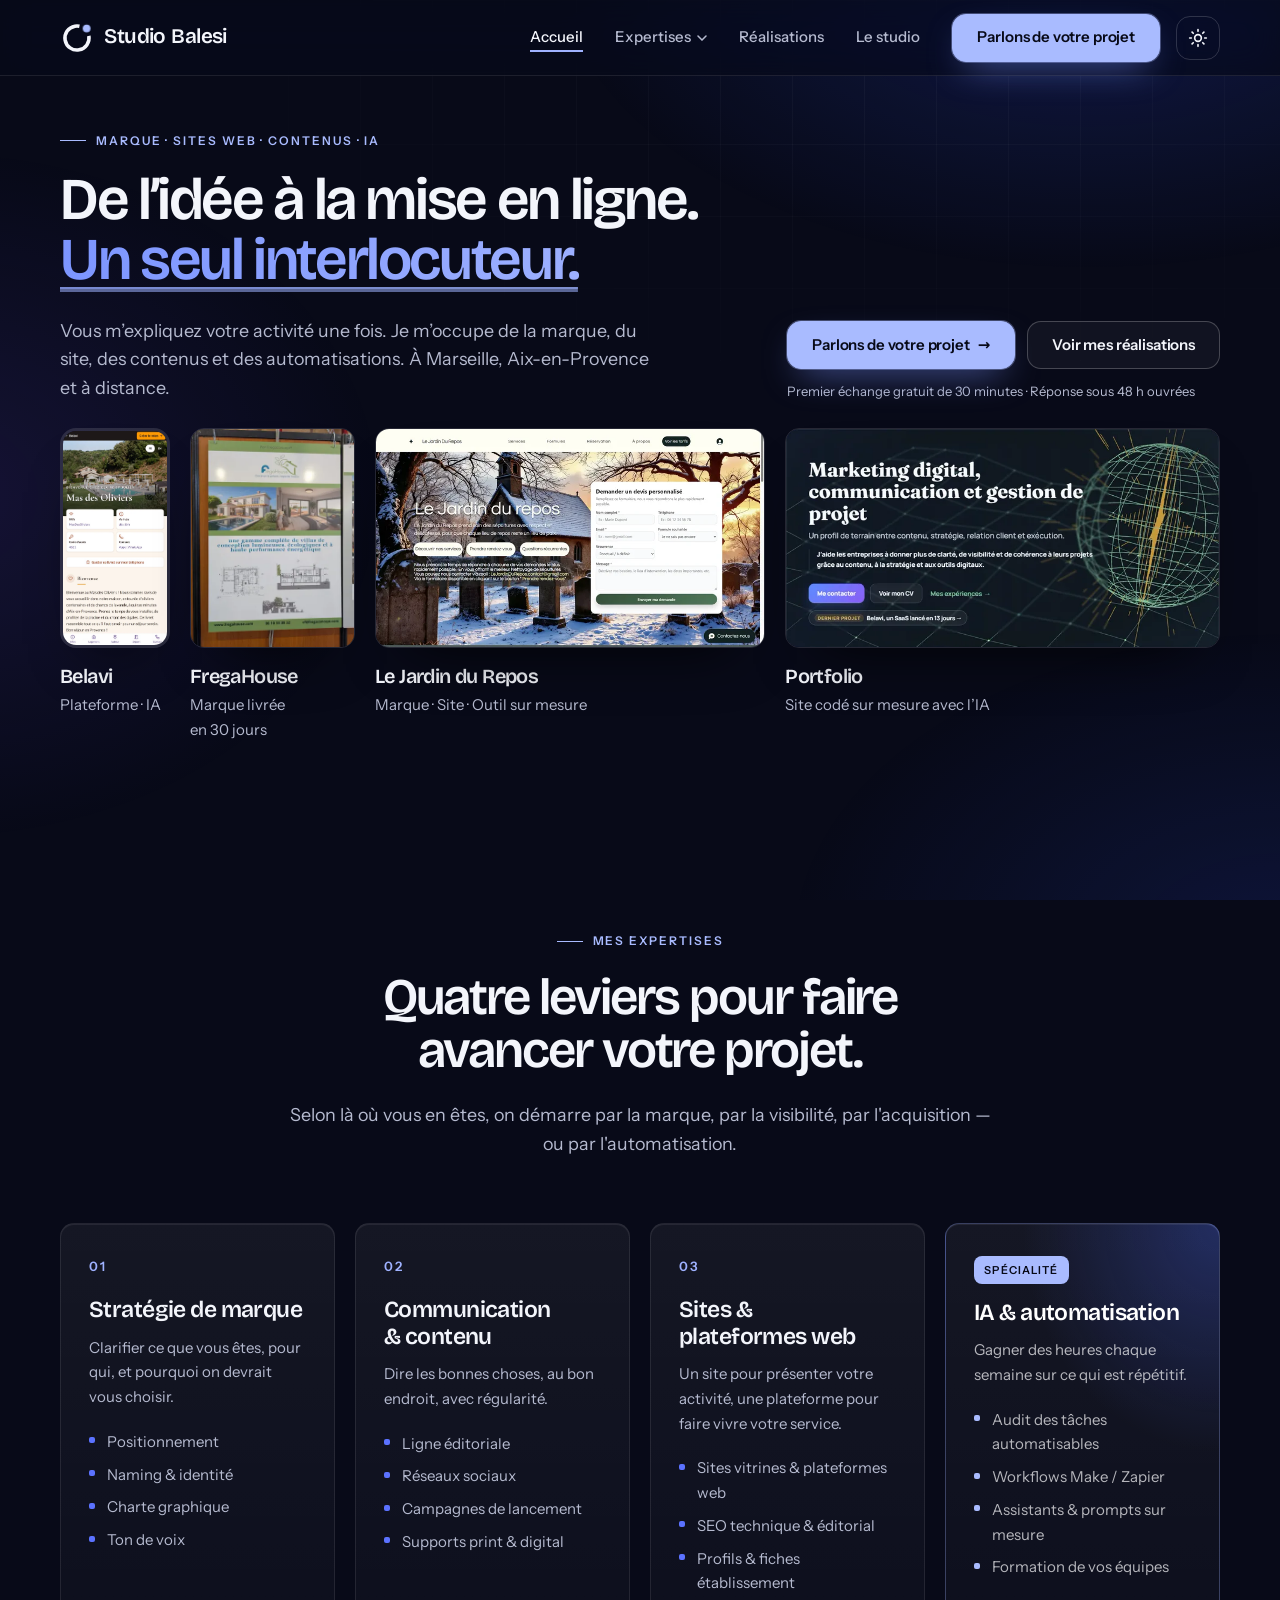
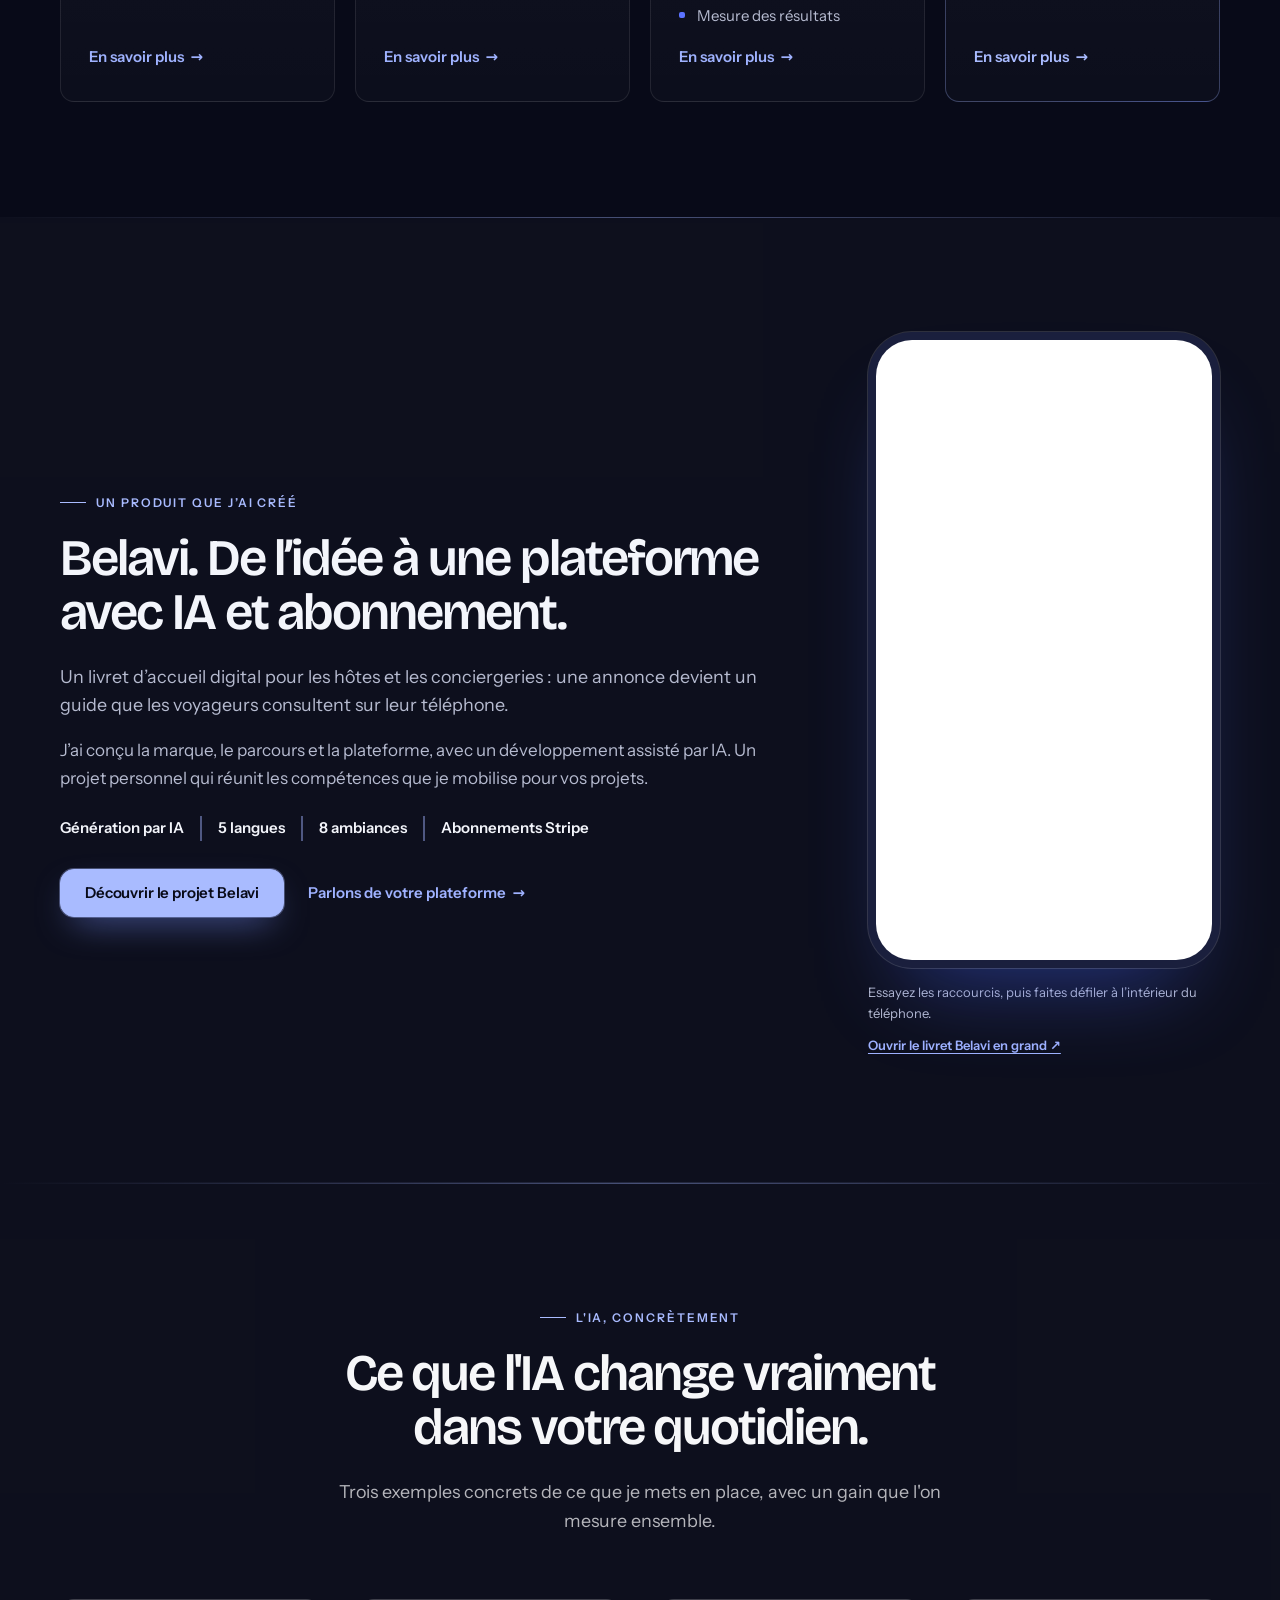
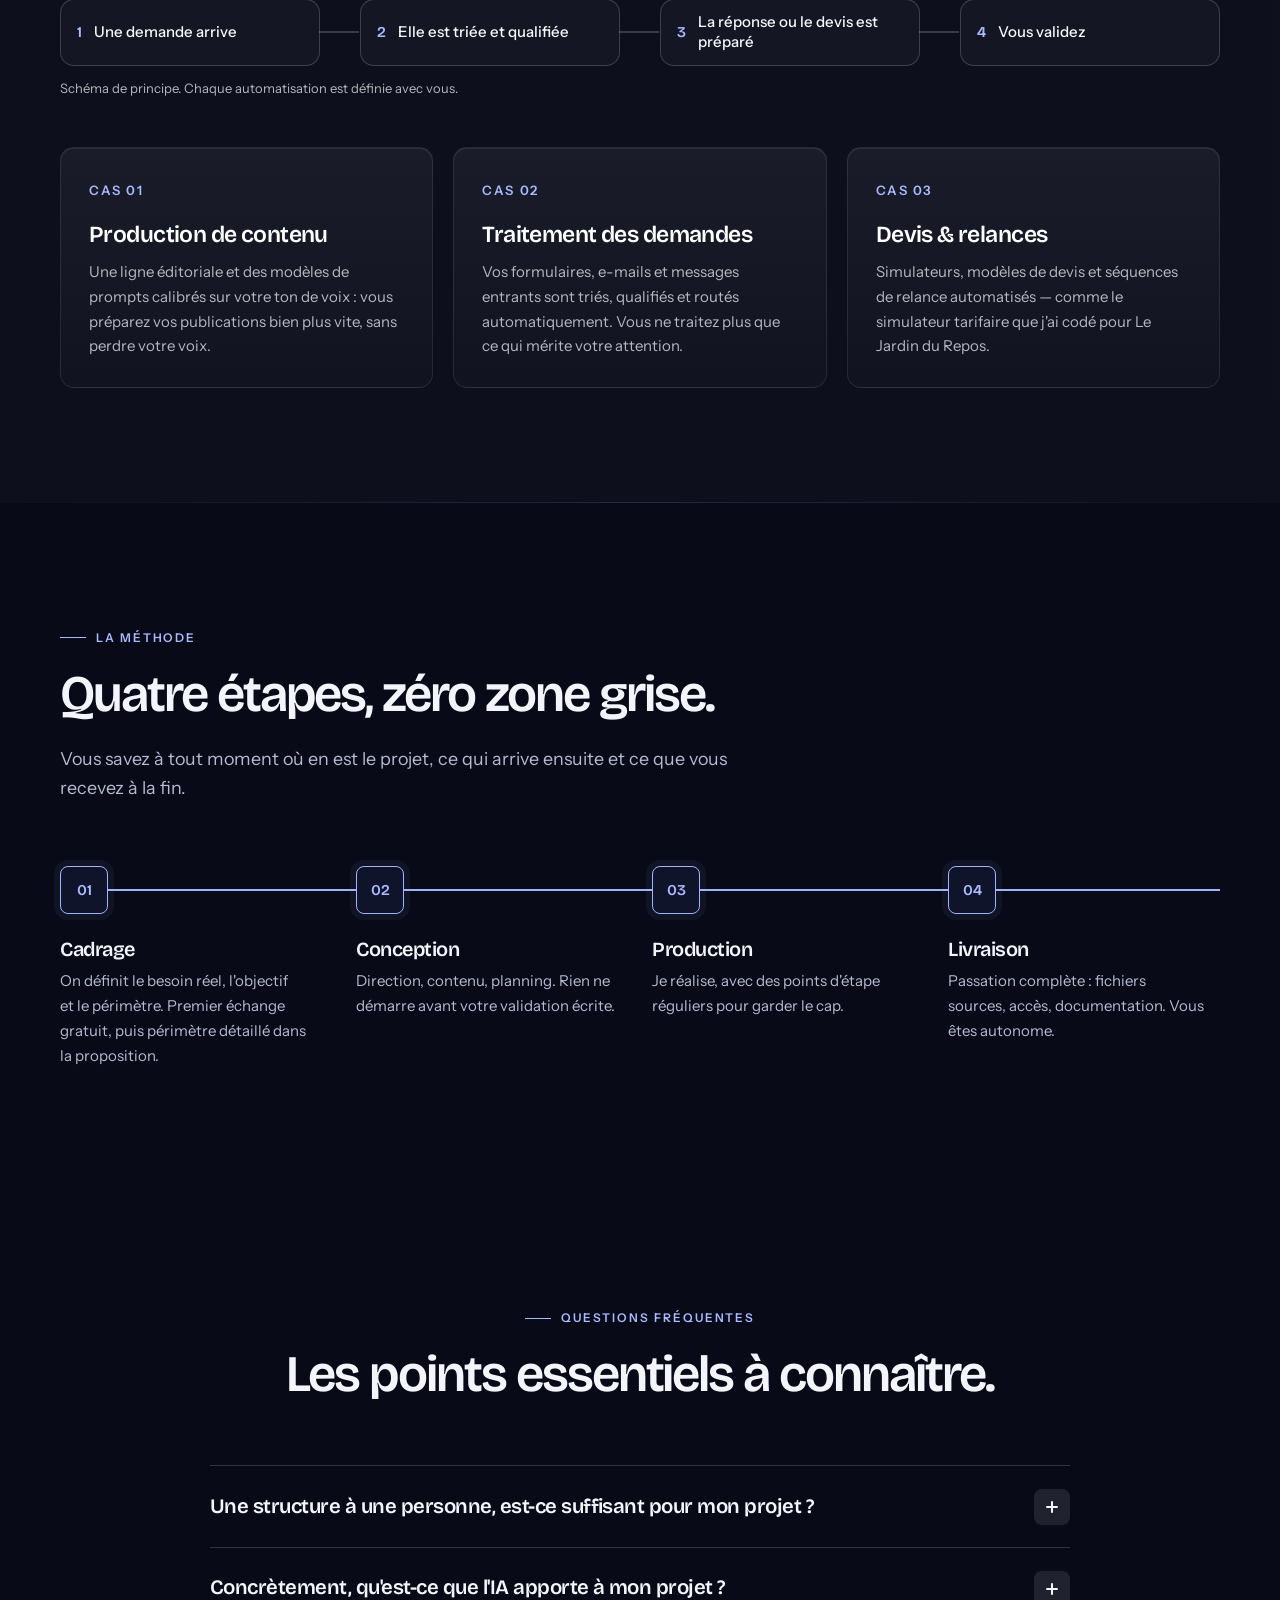
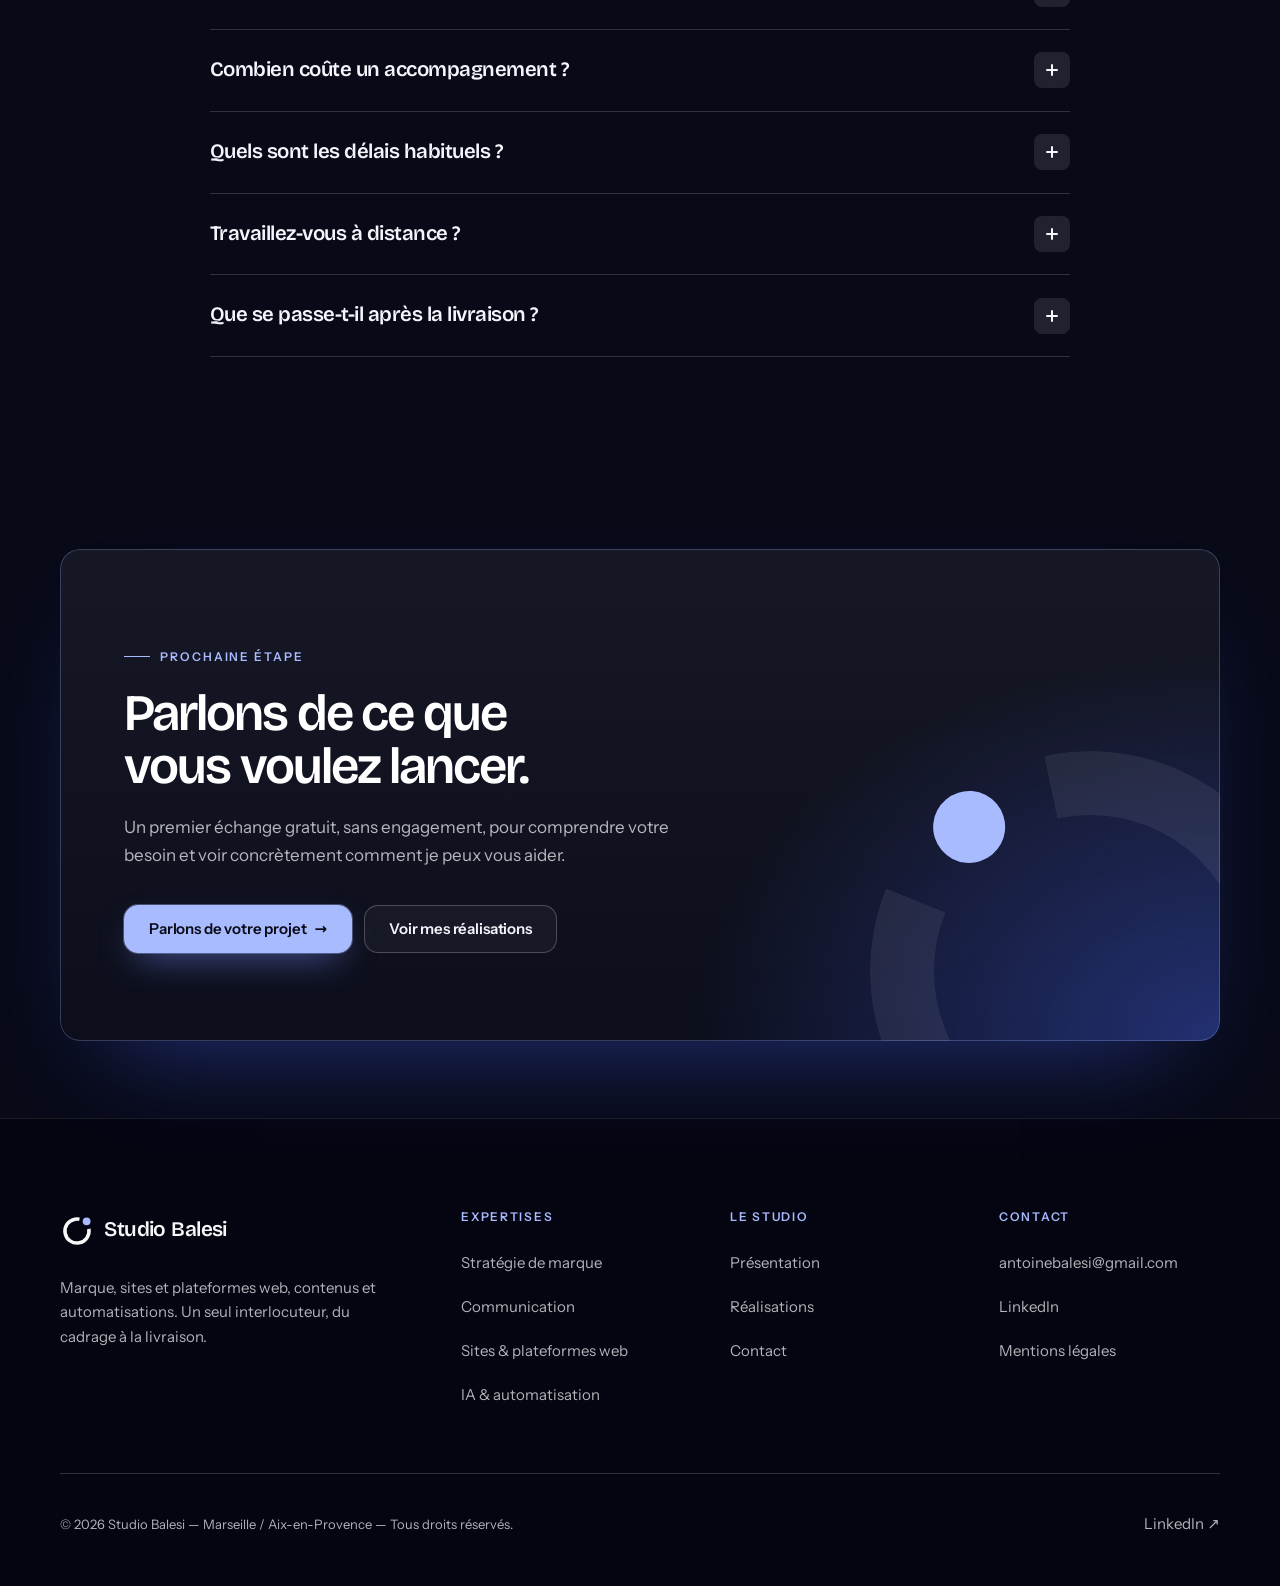
==== index.html @ a63b0336 "feat: section Outils en panneaux avec effet au survol, nouveau titre Co-Authored-By: Claude Fable 5." ====
<!DOCTYPE html>
<html lang="fr">
<head>
  <meta charset="UTF-8">
  <meta name="viewport" content="width=device-width, initial-scale=1">
  <title>Studio Balesi — Marque, sites web &amp; IA à Marseille</title>
  <meta name="description" content="Marque, sites et plateformes web, contenus et automatisations IA. Un seul interlocuteur, du cadrage à la livraison. Marseille, Aix et à distance.">
  <meta name="theme-color" content="#0A0D1F">

  <meta property="og:type" content="website">
  <meta property="og:url" content="https://studiobalesi.fr/">
  <meta property="og:title" content="Studio Balesi — Marque, sites web &amp; IA">
  <meta property="og:description" content="Stratégie de marque, sites et plateformes web, contenus et automatisations IA. Un seul interlocuteur, du cadrage à la livraison.">
  <meta property="og:image" content="https://studiobalesi.fr/assets/images/og-studio-balesi.png">
  <meta property="og:image:width" content="1200">
  <meta property="og:image:height" content="630">
  <meta property="og:image:alt" content="Studio Balesi — De l’idée à la mise en ligne. Un seul interlocuteur.">
  <meta property="og:locale" content="fr_FR">
  <meta property="og:site_name" content="Studio Balesi">
  <meta name="twitter:card" content="summary_large_image">
  <meta name="twitter:image" content="https://studiobalesi.fr/assets/images/og-studio-balesi.png">

  <link rel="icon" type="image/svg+xml" href="favicon.svg">
  <link rel="canonical" href="https://studiobalesi.fr/">

  <link rel="preload" href="assets/fonts/bricolage-grotesque-latin.woff2" as="font" type="font/woff2" crossorigin>
  <link rel="preload" href="assets/fonts/instrument-sans-latin.woff2" as="font" type="font/woff2" crossorigin>
  <link rel="stylesheet" href="assets/css/design-system.css?v=20261121a">
  <link rel="stylesheet" href="assets/css/components.css?v=20261121a">
  <link rel="stylesheet" href="assets/css/pages/home.css?v=20261121a">
  <link rel="stylesheet" href="assets/css/theme-nuit.css?v=20261121a" id="theme-nuit">
  <link rel="stylesheet" href="assets/css/theme-clair.css?v=20261121a">
  <script src="assets/js/theme.js?v=20261121a"></script>

  <script type="application/ld+json">
  {
    "@context": "https://schema.org",
    "@type": "ProfessionalService",
    "name": "Studio Balesi",
    "url": "https://studiobalesi.fr/",
    "@id": "https://studiobalesi.fr/#entreprise",
    "legalName": "Antoine Balesi EI",
    "identifier": { "@type": "PropertyValue", "propertyID": "SIREN", "value": "994187649" },
    "description": "Agence de marketing, communication et stratégie digitale, spécialisée dans l'intégration de l'intelligence artificielle.",
    "areaServed": "France",
    "address": { "@type": "PostalAddress", "addressLocality": "Marseille", "addressRegion": "PACA", "addressCountry": "FR" },
    "founder": { "@type": "Person", "name": "Antoine Balesi" },
    "sameAs": ["https://www.linkedin.com/in/antoine-balesi-203494299"]
  }
  </script>
  <noscript><style>
    .header { position: relative; height: auto; background: var(--nuit); }
    .header__inner { flex-wrap: wrap; padding-block: 1rem; height: auto; }
    .burger, .nav__trigger { display: none; }
    .nav { position: static; display: flex; visibility: visible; clip-path: none; max-height: none; width: 100%; }
    .nav__menu { position: static; display: block; visibility: visible; opacity: 1; transform: none; width: 100%; }
  </style></noscript>
</head>
<body>

<a href="#main" class="skip-link">Aller au contenu principal</a>

<!-- ══════════════════════════════ HEADER ══════════════════════════════ -->
<header class="header header--solid">
  <div class="header__inner">

    <a href="index.html" class="logo logo--light" aria-label="Studio Balesi — Accueil">
      <svg class="logo__mark" viewBox="0 0 48 48" aria-hidden="true"><circle class="logo__ring" cx="24" cy="24" r="17" fill="none" stroke="currentColor" stroke-width="5" stroke-dasharray="86 20.8" transform="rotate(-10 24 24)"/><circle class="logo__dot" cx="37.6" cy="10.4" r="5.5" fill="#2F55FF"/></svg>
      <span class="logo__word">
        <span class="logo__sub">Studio</span>
        <span class="logo__name">Balesi</span>
      </span>
    </a>

    <nav class="nav" id="nav" aria-label="Navigation principale">
      <ul class="nav__list">
        <li class="nav__item"><a href="index.html" class="nav__link">Accueil</a></li>

        <li class="nav__item nav__item--has-menu">
          <button class="nav__trigger nav__link" aria-expanded="false" aria-controls="menu-expertises">
            Expertises
            <svg class="nav__chevron" width="10" height="6" viewBox="0 0 10 6" fill="none" aria-hidden="true">
              <path d="M1 1L5 5L9 1" stroke="currentColor" stroke-width="1.5" stroke-linecap="round"/>
            </svg>
          </button>
          <div class="nav__menu" id="menu-expertises">
            <a href="expertises.html">Toutes les expertises<small>Les quatre offres, la méthode, le budget</small></a>
            <a href="expertises.html#strategie">Stratégie de marque<small>Positionnement, identité, plateforme</small></a>
            <a href="expertises.html#communication">Communication &amp; contenu<small>Ligne éditoriale, réseaux, campagnes</small></a>
            <a href="expertises.html#presence">Sites &amp; plateformes web<small>Sites, plateformes, SEO</small></a>
            <a href="expertises.html#ia">IA &amp; automatisation<small>Workflows, contenus, outils sur mesure</small></a>
          </div>
        </li>

        <li class="nav__item"><a href="realisations.html" class="nav__link">Réalisations</a></li>
        <li class="nav__item"><a href="presentation.html" class="nav__link">Le studio</a></li>
        <li class="nav__item nav__cta"><a href="contact.html" class="btn btn--primary">Parlons de votre projet</a></li>
      </ul>
    </nav>

    <button class="burger" aria-expanded="false" aria-controls="nav" aria-label="Ouvrir le menu">
      <span></span><span></span><span></span>
    </button>

  </div>
</header>

<main id="main">

  <!-- ══════════════════════════════ HÉROS ══════════════════════════════
       Le propos sur toute la largeur, puis trois projets réels. -->
  <section class="home-hero">

    <div class="container home-hero__top">
      <span class="eyebrow">Marque · Sites web · Contenus · IA</span>

      <h1>De l’idée à la mise en ligne. <span class="grad">Un seul interlocuteur.</span></h1>

      <div class="home-hero__row">
        <p class="home-hero__sub">Vous m’expliquez votre activité une fois. Je m’occupe de la marque, du site, des contenus et des automatisations. À Marseille, Aix-en-Provence et à distance.</p>

        <div class="home-hero__actions">
          <a href="contact.html" class="btn btn--primary">
            Parlons de votre projet
            <span class="btn__arrow" aria-hidden="true">→</span>
          </a>
          <a href="realisations.html" class="btn btn--ghost">Voir mes réalisations</a>
          <p class="home-hero__note">Premier échange gratuit de 30 minutes · Réponse sous 48 h ouvrées</p>
        </div>
      </div>
    </div>

    <!-- Quatre projets, chacun dans son format d'origine : aucune image n'est rognée -->
    <ul class="container home-hero__proofs">
      <li class="proof--belavi">
        <a class="hero-proof" href="projet-belavi.html">
          <img src="assets/images/realisations/belavi-livret-mas.webp" srcset="assets/images/realisations/belavi-livret-mas-180.webp 180w, assets/images/realisations/belavi-livret-mas-360.webp 360w, assets/images/realisations/belavi-livret-mas.webp 600w" sizes="(max-width: 800px) 42px, 150px" alt="Livret d’exemple Belavi sur téléphone : le Mas des Oliviers" width="600" height="1200" fetchpriority="high">
          <span class="hero-proof__txt"><strong>Belavi</strong><span>Plateforme · IA</span></span>
        </a>
      </li>
      <li class="proof--frega">
        <a class="hero-proof" href="realisations.html#fregahouse">
          <img src="assets/images/realisations/fregahouse-panneau.webp" srcset="assets/images/realisations/fregahouse-panneau-180.webp 180w, assets/images/realisations/fregahouse-panneau-360.webp 360w, assets/images/realisations/fregahouse-panneau.webp 760w" sizes="(max-width: 800px) 60px, 220px" alt="Panneau de salon FregaHouse, avec le logo, les villas et les plans" width="760" height="1009">
          <span class="hero-proof__txt"><strong>FregaHouse</strong><span>Marque livrée en 30 jours</span></span>
        </a>
      </li>
      <li class="proof--jardin">
        <a class="hero-proof" href="realisations.html#jardin">
          <img src="assets/images/realisations/jardin-site.webp" srcset="assets/images/realisations/jardin-site-360.webp 360w, assets/images/realisations/jardin-site-720.webp 720w, assets/images/realisations/jardin-site.webp 1200w" sizes="(max-width: 800px) 102px, 520px" alt="Page d’accueil du site Le Jardin du Repos" width="1200" height="675">
          <span class="hero-proof__txt"><strong>Le Jardin du Repos</strong><span>Marque · Site · Outil sur mesure</span></span>
        </a>
      </li>
      <li class="proof--portfolio">
        <a class="hero-proof" href="realisations.html#portfolio">
          <img src="assets/images/realisations/portfolio-globe.webp" srcset="assets/images/realisations/portfolio-globe-360.webp 360w, assets/images/realisations/portfolio-globe-720.webp 720w, assets/images/realisations/portfolio-globe.webp 1092w" sizes="(max-width: 800px) 102px, 580px" alt="Haut de la page d’accueil du portfolio d’Antoine Balesi" width="1092" height="551">
          <span class="hero-proof__txt"><strong>Portfolio</strong><span>Site codé sur mesure avec l’IA</span></span>
        </a>
      </li>
    </ul>

  </section>

  <!-- ══════════════════════════ EXPERTISES ══════════════════════════ -->
  <section class="section" id="expertises">
    <div class="container">

      <div class="section-head section-head--center">
        <span class="eyebrow">Mes expertises</span>
        <h2>Quatre leviers pour faire avancer votre projet.</h2>
        <p class="lead">Selon là où vous en êtes, on démarre par la marque, par la visibilité, par l'acquisition — ou par l'automatisation.</p>
      </div>

      <div class="grid grid--4">

        <article class="card expertise-card">
          <span class="card__num">01</span>
          <h3>Stratégie de marque</h3>
          <p>Clarifier ce que vous êtes, pour qui, et pourquoi on devrait vous choisir.</p>
          <ul>
            <li>Positionnement</li>
            <li>Naming &amp; identité</li>
            <li>Charte graphique</li>
            <li>Ton de voix</li>
          </ul>
          <a href="expertises.html#strategie" class="link-arrow">En savoir plus</a>
        </article>

        <article class="card expertise-card">
          <span class="card__num">02</span>
          <h3>Communication &amp; contenu</h3>
          <p>Dire les bonnes choses, au bon endroit, avec régularité.</p>
          <ul>
            <li>Ligne éditoriale</li>
            <li>Réseaux sociaux</li>
            <li>Campagnes de lancement</li>
            <li>Supports print &amp; digital</li>
          </ul>
          <a href="expertises.html#communication" class="link-arrow">En savoir plus</a>
        </article>

        <article class="card expertise-card">
          <span class="card__num">03</span>
          <h3>Sites &amp; plateformes web</h3>
          <p>Un site pour présenter votre activité, une plateforme pour faire vivre votre service.</p>
          <ul>
            <li>Sites vitrines &amp; plateformes web</li>
            <li>SEO technique &amp; éditorial</li>
            <li>Profils &amp; fiches établissement</li>
            <li>Mesure des résultats</li>
          </ul>
          <a href="expertises.html#presence" class="link-arrow">En savoir plus</a>
        </article>

        <article class="card expertise-card expertise-card--ai">
          <span class="badge">Spécialité</span>
          <h3>IA &amp; automatisation</h3>
          <p>Gagner des heures chaque semaine sur ce qui est répétitif.</p>
          <ul>
            <li>Audit des tâches automatisables</li>
            <li>Workflows Make / Zapier</li>
            <li>Assistants &amp; prompts sur mesure</li>
            <li>Formation de vos équipes</li>
          </ul>
          <a href="expertises.html#ia" class="link-arrow">En savoir plus</a>
        </article>

      </div>
    </div>
  </section>

  <!-- ══════════════════════════ BELAVI ══════════════════════════
       Le vrai livret se charge dans le téléphone : d'office sur ordinateur,
       au toucher sur mobile. Sans JavaScript, la capture et le lien restent. -->
  <section class="section section--paper" id="belavi">
    <div class="container belavi-feature">
      <div>
        <span class="eyebrow">Un produit que j’ai créé</span>
        <h2>Belavi. De l’idée à une plateforme avec IA et abonnement.</h2>
        <p class="lead">Un livret d’accueil digital pour les hôtes et les conciergeries : une annonce devient un guide que les voyageurs consultent sur leur téléphone.</p>
        <p>J’ai conçu la marque, le parcours et la plateforme, avec un développement assisté par IA. Un projet personnel qui réunit les compétences que je mobilise pour vos projets.</p>
        <ul class="belavi-facts"><li>Génération par IA</li><li>5 langues</li><li>8 ambiances</li><li>Abonnements Stripe</li></ul>
        <div class="belavi-actions"><a href="projet-belavi.html" class="btn btn--primary">Découvrir le projet Belavi</a><a href="contact.html?projet=plateforme" class="link-arrow">Parlons de votre plateforme</a></div>
      </div>
      <figure class="belavi-preview belavi-preview--live" data-belavi-demo>
        <div class="belavi-phone-shell">
          <img class="belavi-phone-poster" src="assets/images/realisations/belavi-livret-mas.webp" alt="Livret d’exemple Belavi : le Mas des Oliviers, avec le wifi, l’heure d’arrivée et le code d’accès" loading="lazy" width="600" height="1200">
          <button type="button" class="btn btn--primary belavi-demo-btn" hidden>Essayer la démo</button>
          <template><iframe class="belavi-phone" src="https://www.belavi.fr/demo/apercu/provence" title="Livret d’exemple Belavi — Mas des Oliviers, à faire défiler" loading="lazy" width="375" height="620" allow="clipboard-write" aria-describedby="belavi-scroll-hint"></iframe></template>
        </div>
        <figcaption id="belavi-scroll-hint"><span data-belavi-hint hidden>Essayez les raccourcis, puis faites défiler à l’intérieur du téléphone.<br></span><a href="https://www.belavi.fr/l/demo-mas-oliviers" target="_blank" rel="noopener noreferrer">Ouvrir le livret Belavi en grand ↗</a></figcaption>
      </figure>
    </div>
  </section>

  <!-- ══════════════════════════ IA CONCRÈTE ══════════════════════════ -->
  <section class="section is-dark stats-band">
    <div class="container">

      <div class="section-head section-head--center">
        <span class="eyebrow">L'IA, concrètement</span>
        <h2>Ce que l'IA change vraiment dans votre quotidien.</h2>
        <p class="lead">Trois exemples concrets de ce que je mets en place, avec un gain que l'on mesure ensemble.</p>
      </div>

      <figure class="flow" data-flow>
        <ol class="flow__track">
          <li class="flow__node"><span aria-hidden="true">1</span>Une demande arrive</li>
          <li class="flow__node"><span aria-hidden="true">2</span>Elle est triée et qualifiée</li>
          <li class="flow__node"><span aria-hidden="true">3</span>La réponse ou le devis est préparé</li>
          <li class="flow__node"><span aria-hidden="true">4</span>Vous validez</li>
        </ol>
        <figcaption>
          <span>Schéma de principe. Chaque automatisation est définie avec vous.</span>
        </figcaption>
      </figure>

      <div class="grid grid--3">
        <article class="card expertise-card expertise-card--ai">
          <span class="card__num">Cas 01</span>
          <h3>Production de contenu</h3>
          <p>Une ligne éditoriale et des modèles de prompts calibrés sur votre ton de voix&nbsp;: vous préparez vos publications bien plus vite, sans perdre votre voix.</p>
        </article>

        <article class="card expertise-card expertise-card--ai">
          <span class="card__num">Cas 02</span>
          <h3>Traitement des demandes</h3>
          <p>Vos formulaires, e-mails et messages entrants sont triés, qualifiés et routés automatiquement. Vous ne traitez plus que ce qui mérite votre attention.</p>
        </article>

        <article class="card expertise-card expertise-card--ai">
          <span class="card__num">Cas 03</span>
          <h3>Devis &amp; relances</h3>
          <p>Simulateurs, modèles de devis et séquences de relance automatisés — comme le simulateur tarifaire que j'ai codé pour Le Jardin du Repos.</p>
        </article>
      </div>

    </div>
  </section>

  <!-- ══════════════════════════ MÉTHODE ══════════════════════════ -->
  <section class="section">
    <div class="container">

      <div class="section-head">
        <span class="eyebrow">La méthode</span>
        <h2>Quatre étapes, zéro zone grise.</h2>
        <p class="lead">Vous savez à tout moment où en est le projet, ce qui arrive ensuite et ce que vous recevez à la fin.</p>
      </div>

      <div class="steps">
        <div class="step">
          <div class="step__dot">01</div>
          <h3>Cadrage</h3>
          <p>On définit le besoin réel, l'objectif et le périmètre. Premier échange gratuit, puis périmètre détaillé dans la proposition.</p>
        </div>
        <div class="step">
          <div class="step__dot">02</div>
          <h3>Conception</h3>
          <p>Direction, contenu, planning. Rien ne démarre avant votre validation écrite.</p>
        </div>
        <div class="step">
          <div class="step__dot">03</div>
          <h3>Production</h3>
          <p>Je réalise, avec des points d'étape réguliers pour garder le cap.</p>
        </div>
        <div class="step">
          <div class="step__dot">04</div>
          <h3>Livraison</h3>
          <p>Passation complète&nbsp;: fichiers sources, accès, documentation. Vous êtes autonome.</p>
        </div>
      </div>

    </div>
  </section>

  <!-- ══════════════════════════ FAQ ══════════════════════════ -->
  <section class="section">
    <div class="container">

      <div class="section-head section-head--center">
        <span class="eyebrow">Questions fréquentes</span>
        <h2>Les points essentiels à connaître.</h2>
      </div>

      <div class="faq">

        <details class="faq__item" name="faq">
          <summary class="faq__q">
            <span>Une structure à une personne, est-ce suffisant pour mon projet&nbsp;?</span>
            <span class="faq__icon" aria-hidden="true"></span>
          </summary>
          <div class="faq__a"><div>
            <p>Pour une marque, un site, une stratégie de contenu ou une automatisation&nbsp;: oui, et c'est même un avantage — rien ne se perd entre les intervenants. Côté site, je couvre les deux approches&nbsp;: un site codé sur mesure avec l'IA, ou un site Wix que vous modifiez vous-même. Quand un projet demande une compétence que je n'ai pas (tournage, motion design avancé), je le dis au cadrage et je m'entoure du bon profil.</p>
          </div></div>
        </details>

        <details class="faq__item" name="faq">
          <summary class="faq__q">
            <span>Concrètement, qu'est-ce que l'IA apporte à mon projet&nbsp;?</span>
            <span class="faq__icon" aria-hidden="true"></span>
          </summary>
          <div class="faq__a"><div>
            <p>Trois choses mesurables&nbsp;: de la vitesse sur la production de contenu, de l'automatisation sur les tâches répétitives (tri des demandes, relances, devis), et de la constance dans votre communication. Je commence toujours par un audit des tâches automatisables — s'il n'y a rien à gagner, je vous le dis.</p>
          </div></div>
        </details>

        <details class="faq__item" name="faq">
          <summary class="faq__q">
            <span>Combien coûte un accompagnement&nbsp;?</span>
            <span class="faq__icon" aria-hidden="true"></span>
          </summary>
          <div class="faq__a"><div>
            <p>Chaque projet étant différent, je travaille sur devis après un premier échange de cadrage — gratuit et sans engagement. Vous recevez ensuite une proposition claire&nbsp;: périmètre, planning, budget. Vous décidez ensuite, sans pression.</p>
          </div></div>
        </details>

        <details class="faq__item" name="faq">
          <summary class="faq__q">
            <span>Quels sont les délais habituels&nbsp;?</span>
            <span class="faq__icon" aria-hidden="true"></span>
          </summary>
          <div class="faq__a"><div>
            <p>Une identité de marque complète demande 3 à 5 semaines. Un site vitrine, 4 à 8 semaines selon l'ampleur. Une automatisation IA se met en place en 1 à 3 semaines. Le planning est arrêté pendant le cadrage, avant toute production.</p>
          </div></div>
        </details>

        <details class="faq__item" name="faq">
          <summary class="faq__q">
            <span>Travaillez-vous à distance&nbsp;?</span>
            <span class="faq__icon" aria-hidden="true"></span>
          </summary>
          <div class="faq__a"><div>
            <p>Oui. Je suis basé entre Marseille et Aix-en-Provence, où je rencontre volontiers les clients quand c'est utile. Mais la majorité des projets se mènent très bien en visio avec des points d'étape réguliers — la géographie n'a jamais bloqué une livraison.</p>
          </div></div>
        </details>

        <details class="faq__item" name="faq">
          <summary class="faq__q">
            <span>Que se passe-t-il après la livraison&nbsp;?</span>
            <span class="faq__icon" aria-hidden="true"></span>
          </summary>
          <div class="faq__a"><div>
            <p>Vous recevez tous les fichiers sources, les accès et une documentation de passation. Vous êtes autonome pour faire vivre le projet. Si vous préférez déléguer le suivi, on met en place un accompagnement mensuel — mais ce n'est jamais imposé.</p>
          </div></div>
        </details>

      </div>
    </div>
  </section>

  <!-- ══════════════════════════ CTA FINALE ══════════════════════════ -->
  <section class="section section--tight">
    <div class="container">
      <div class="cta is-dark">
        <span class="eyebrow">Prochaine étape</span>
        <h2>Parlons de ce que vous voulez lancer.</h2>
        <p>Un premier échange gratuit, sans engagement, pour comprendre votre besoin et voir concrètement comment je peux vous aider.</p>
        <div class="cta__actions">
          <a href="contact.html" class="btn btn--primary">Parlons de votre projet <span class="btn__arrow" aria-hidden="true">→</span></a>
          <a href="realisations.html" class="btn btn--ghost">Voir mes réalisations</a>
        </div>
      </div>
    </div>
  </section>

</main>

<!-- ══════════════════════════════ FOOTER ══════════════════════════════ -->
<footer class="footer">
  <div class="container">

    <div class="footer__grid">
      <div class="footer__brand">
        <a href="index.html" class="logo logo--light" aria-label="Studio Balesi — Accueil">
          <svg class="logo__mark" viewBox="0 0 48 48" aria-hidden="true"><circle class="logo__ring" cx="24" cy="24" r="17" fill="none" stroke="currentColor" stroke-width="5" stroke-dasharray="86 20.8" transform="rotate(-10 24 24)"/><circle class="logo__dot" cx="37.6" cy="10.4" r="5.5" fill="#2F55FF"/></svg>
          <span class="logo__word">
            <span class="logo__sub">Studio</span>
            <span class="logo__name">Balesi</span>
          </span>
        </a>
        <p>Marque, sites et plateformes web, contenus et automatisations. Un seul interlocuteur, du cadrage à la livraison.</p>
      </div>

      <div class="footer__col">
        <h2>Expertises</h2>
        <ul>
          <li><a href="expertises.html#strategie">Stratégie de marque</a></li>
          <li><a href="expertises.html#communication">Communication</a></li>
          <li><a href="expertises.html#presence">Sites &amp; plateformes web</a></li>
          <li><a href="expertises.html#ia">IA &amp; automatisation</a></li>
        </ul>
      </div>

      <div class="footer__col">
        <h2>Le studio</h2>
        <ul>
          <li><a href="presentation.html">Présentation</a></li>
          <li><a href="realisations.html">Réalisations</a></li>
          <li><a href="contact.html">Contact</a></li>
        </ul>
      </div>

      <div class="footer__col">
        <h2>Contact</h2>
        <ul>
          <li><a href="mailto:antoinebalesi@gmail.com">antoinebalesi@gmail.com</a></li>
          <li><a href="https://www.linkedin.com/in/antoine-balesi-203494299" target="_blank" rel="noopener noreferrer">LinkedIn</a></li>
          <li><a href="mentions-legales.html">Mentions légales</a></li>
        </ul>
      </div>
    </div>

    <div class="footer__bottom">
      <p>© <span data-year>2026</span> Studio Balesi — Marseille / Aix-en-Provence — Tous droits réservés.</p>
      <div class="footer__social">
        <a href="https://www.linkedin.com/in/antoine-balesi-203494299" target="_blank" rel="noopener noreferrer">LinkedIn ↗</a>
      </div>
    </div>

  </div>
</footer>

<script src="assets/js/main.js?v=20261121a" defer></script>
</body>
</html>
---- assets/css/design-system.css ----
/* ============================================================
   design-system.css — Studio Balesi
   Tokens · Reset · Typographie · Layout · Utilitaires
   ============================================================ */

/* ============================================================
   0. POLICES — hébergées sur le site (aucun appel à Google)
   Bricolage Grotesque (titres) et Instrument Sans (texte), fichiers
   variables Google Fonts, licence SIL OFL. Bricolage garde son axe de
   taille optique : les grands titres se resserrent d'eux-mêmes.
   ============================================================ */
@font-face {
  font-family: 'Instrument Sans';
  font-style: normal;
  font-weight: 400 600;
  font-display: swap;
  src: url('../fonts/instrument-sans-latin.woff2') format('woff2');
  unicode-range: U+0000-00FF, U+0131, U+0152-0153, U+02BB-02BC, U+02C6, U+02DA, U+02DC, U+0304, U+0308, U+0329, U+2000-206F, U+20AC, U+2122, U+2191, U+2193, U+2212, U+2215, U+FEFF, U+FFFD;
}
@font-face {
  font-family: 'Instrument Sans';
  font-style: normal;
  font-weight: 400 600;
  font-display: swap;
  src: url('../fonts/instrument-sans-latin-ext.woff2') format('woff2');
  unicode-range: U+0100-02BA, U+02BD-02C5, U+02C7-02CC, U+02CE-02D7, U+02DD-02FF, U+0304, U+0308, U+0329, U+1D00-1DBF, U+1E00-1E9F, U+1EF2-1EFF, U+2020, U+20A0-20AB, U+20AD-20C4, U+2113, U+2C60-2C7F, U+A720-A7FF;
}
@font-face {
  font-family: 'Bricolage Grotesque';
  font-style: normal;
  font-weight: 500 700;
  font-display: swap;
  src: url('../fonts/bricolage-grotesque-latin.woff2') format('woff2');
  unicode-range: U+0000-00FF, U+0131, U+0152-0153, U+02BB-02BC, U+02C6, U+02DA, U+02DC, U+0304, U+0308, U+0329, U+2000-206F, U+20AC, U+2122, U+2191, U+2193, U+2212, U+2215, U+FEFF, U+FFFD;
}
@font-face {
  font-family: 'Bricolage Grotesque';
  font-style: normal;
  font-weight: 500 700;
  font-display: swap;
  src: url('../fonts/bricolage-grotesque-latin-ext.woff2') format('woff2');
  unicode-range: U+0100-02BA, U+02BD-02C5, U+02C7-02CC, U+02CE-02D7, U+02DD-02FF, U+0304, U+0308, U+0329, U+1D00-1DBF, U+1E00-1E9F, U+1EF2-1EFF, U+2020, U+20A0-20AB, U+20AD-20C4, U+2113, U+2C60-2C7F, U+A720-A7FF;
}

/* ============================================================
   1. TOKENS — direction « Cobalt » (refonte de novembre 2026)
   Fond blanc froid, sections sombres bleu nuit, bleu cobalt vif,
   accent bleu ciel sur fond sombre. Contrastes calculés : CLAUDE.md, §4.
   ============================================================ */
:root {
  /* --- Palette --- */
  --givre:     #F6F7F9;  /* fond de page */
  --brume:     #E9ECF2;  /* sections de respiration */
  --nuage:     #EEF0F5;  /* encarts clairs */
  --encre:     #0B0E14;  /* titres — 18.0:1 sur givre */
  --ardoise:   #4A5060;  /* texte courant — 7.5:1 sur givre, 6.8:1 sur brume */
  --cobalt:    #2F55FF;  /* liens et bouton principal — 5.1:1 sur givre, 4.6:1 sur brume, blanc dessus 5.4:1 */
  --pervenche: #5B72FF;  /* filets et puces décoratifs, jamais du texte */
  --nuit:      #0A0D1F;  /* sections sombres — givre 18.0:1 */
  --abime:     #05071A;  /* fond le plus profond */
  --ciel:      #A9BBFF;  /* accent sur fond sombre — 10.3:1 sur nuit */
  --voile:     #C5C9DA;  /* texte secondaire sur nuit — 11.7:1 */

  /* --- Neutres --- */
  --white:  #FFFFFF;
  --line:   rgba(11, 14, 20, 0.10);
  --line-2: rgba(11, 14, 20, 0.20);

  /* --- Sur fond sombre --- */
  --on-dark:        #F6F7F9;
  --on-dark-muted:  rgba(246, 247, 249, 0.72);  /* 9.4:1 sur nuit */
  --on-dark-line:   rgba(246, 247, 249, 0.18);


  /* --- Typographie --- */
  --font-display: 'Bricolage Grotesque', system-ui, -apple-system, sans-serif;
  --font-body:    'Instrument Sans', system-ui, -apple-system, sans-serif;

  /* Échelle fluide */
  --fs-hero:    clamp(2.6rem, 5.8vw, 5.25rem);
  --fs-h2:      clamp(2rem, 4vw, 3.4rem);
  --fs-h3:      clamp(1.25rem, 1.8vw, 1.5rem);
  --fs-lead:    clamp(1.0625rem, 1.4vw, 1.25rem);
  --fs-body:    1.0625rem;
  --fs-sm:      0.9375rem;
  --fs-xs:      0.8125rem;
  --fs-eyebrow: 0.75rem;

  /* --- Rythme --- */
  --section-y: clamp(5rem, 9vw, 8.5rem);
  --gutter:    clamp(1.25rem, 4vw, 2.5rem);
  --maxw:      1240px;
  --maxw-text: 62ch;

  /* --- Formes --- */
  --r-sm:  8px;
  --r-md:  14px;
  --r-lg:  14px;
  --r-xl:  20px;
  --r-pill: 14px;

  /* --- Ombres --- */
  --shadow-sm: 0 2px 8px rgba(11, 14, 20, 0.05);
  --shadow-md: 0 12px 32px -10px rgba(11, 14, 20, 0.16);
  --shadow-lg: 0 30px 60px -20px rgba(11, 14, 20, 0.32);
  --shadow-blue: 0 14px 30px -14px rgba(47, 85, 255, 0.5);

  /* --- Transitions --- */
  --ease-out: cubic-bezier(0.22, 1, 0.36, 1);
  --ease-io:  cubic-bezier(0.65, 0, 0.35, 1);

  --header-h: 76px;
}

/* ============================================================
   2. RESET
   ============================================================ */
*, *::before, *::after { box-sizing: border-box; margin: 0; padding: 0; }

html {
  scroll-behavior: smooth;
  -webkit-text-size-adjust: 100%;
  scroll-padding-top: calc(var(--header-h) + 1.5rem);
}

body {
  background: var(--givre);
  color: var(--encre);
  font-family: var(--font-body);
  font-size: var(--fs-body);
  line-height: 1.65;
  -webkit-font-smoothing: antialiased;
  -moz-osx-font-smoothing: grayscale;
  /* `clip` et non `hidden` : `hidden` ferait du <body> un conteneur de
     défilement, ce qui gèle window.scrollY (parallaxe + header cassés). */
  overflow-x: clip;
}

img, svg, video, canvas { display: block; max-width: 100%; }
a { color: inherit; text-decoration: none; }
ul, ol { list-style: none; }
button { font: inherit; color: inherit; background: none; border: none; cursor: pointer; }
input, textarea, select { font: inherit; color: inherit; }
/* L'attribut hidden doit gagner sur les display: grid/flex des composants
   (sinon le formulaire de contact reste visible après l'envoi). */
[hidden] { display: none !important; }

/* ============================================================
   3. TYPOGRAPHIE
   ============================================================ */
h1, h2, h3, h4 {
  font-family: var(--font-display);
  font-weight: 600;
  line-height: 1;
  letter-spacing: -0.04em;
  color: var(--encre);
  text-wrap: balance;
}

h1 { font-size: var(--fs-hero); }
/* 1.14 plutôt que 1.1 : les titres de section passent souvent sur
   3–4 lignes, où un interlignage trop serré devient illisible. */
h2 { font-size: var(--fs-h2); line-height: 1.04; }
h3 { font-size: var(--fs-h3); line-height: 1.15; letter-spacing: -0.025em; }

p { color: var(--ardoise); text-wrap: pretty; }

/* Mot mis en valeur dans un titre : cobalt sur fond clair, bleu ciel sur
   fond sombre. Plus aucun dégradé. */
.grad {
  color: var(--cobalt);
  background: none;
  -webkit-text-fill-color: currentColor;
}
:is(.is-dark, .page-hero) .grad { color: var(--ciel); }

/* Eyebrow / surtitre */
.eyebrow {
  display: inline-flex;
  align-items: center;
  gap: 0.625rem;
  font-family: var(--font-body);
  font-size: var(--fs-eyebrow);
  font-weight: 600;
  letter-spacing: 0.16em;
  text-transform: uppercase;
  color: var(--cobalt);
  margin-bottom: 1.25rem;
}
.eyebrow::before {
  content: '';
  width: 26px;
  height: 1px;
  background: currentColor;
}
.is-dark .eyebrow { color: var(--ciel); }

.lead {
  font-size: var(--fs-lead);
  line-height: 1.6;
  color: var(--ardoise);
  max-width: var(--maxw-text);
}

/* Respiration titre → chapô, partout et pas seulement dans .section-head */
h1 + .lead,
h2 + .lead,
h3 + .lead { margin-top: 1.5rem; }
/* :where() n'ajoute aucune spécificité : ces valeurs par défaut du mode
   sombre restent à (0,1,0) et n'écrasent donc plus les composants qui
   définissent leur propre couleur (.stat__num, .pitch__stat-num…). */
.is-dark :where(.lead, p) { color: var(--on-dark-muted); }
.is-dark :where(h1, h2, h3) { color: var(--on-dark); }

/* ============================================================
   4. LAYOUT
   ============================================================ */
.container {
  width: 100%;
  max-width: var(--maxw);
  margin-inline: auto;
  padding-inline: var(--gutter);
}

.section { padding-block: var(--section-y); position: relative; }
.section--tight { padding-block: clamp(3.5rem, 6vw, 5.5rem); }
.section--paper { background: var(--brume); }

.is-dark { background: var(--nuit); color: var(--on-dark); }

/* Le contenu passe au-dessus des décors de fond éventuels */
.section > .container { position: relative; z-index: 1; }

.section-head { max-width: 720px; margin-bottom: clamp(2.5rem, 5vw, 4rem); }
.section-head--center { margin-inline: auto; text-align: center; }
.section-head--center .eyebrow { justify-content: center; }
.section-head--center .lead { margin-inline: auto; }

/* ============================================================
   6. ACCESSIBILITÉ
   ============================================================ */
/* Cobalt sur fond clair (5.1:1), bleu ciel sur fond sombre (10,3:1). */
:focus-visible {
  outline: 2px solid var(--cobalt);
  outline-offset: 3px;
  border-radius: 4px;
}
:is(.is-dark, .page-hero, .footer, .header:not(.is-stuck, .header--solid)) :focus-visible {
  outline-color: var(--ciel);
}

.skip-link {
  position: fixed;
  top: 0; left: 0;
  z-index: 999;
  padding: 0.875rem 1.5rem;
  background: var(--nuit);
  color: var(--white);
  font-size: var(--fs-sm);
  font-weight: 600;
  border-radius: 0 0 var(--r-sm) 0;
  transform: translateY(-110%);
  transition: transform 0.25s var(--ease-out);
}
.skip-link:focus { transform: none; outline: none; }

.u-center { text-align: center; }

.sr-only {
  position: absolute;
  width: 1px; height: 1px;
  padding: 0; margin: -1px;
  overflow: hidden;
  clip: rect(0 0 0 0);
  white-space: nowrap;
  border: 0;
}
---- assets/css/components.css ----
/* ============================================================
   components.css — Studio Balesi
   Logo · Boutons · En-tête · Cartes · Chiffres · FAQ · Appel final · Pied · Belavi
   ============================================================ */

/* ============================================================
   LOGO
   Mark SVG (« le repère » : cercle ouvert + point) + mot-marque en texte vivant
   → net à toute taille, thémable, accessible
   ============================================================ */
.logo {
  display: inline-flex;
  align-items: center;
  gap: 0.65rem;
  min-height: 44px;
  color: var(--encre);
  transition: opacity 0.25s var(--ease-out);
}
.logo:hover { opacity: 0.82; }

/* « Le repère » : un cercle ouvert (couleur du texte) et un point,
   cobalt sur fond clair, bleu ciel sur fond sombre */
.logo__mark { width: 34px; height: 34px; flex-shrink: 0; }
.logo__dot { fill: var(--cobalt); }

/* « Studio Balesi » sur une seule ligne */
.logo__word {
  display: flex;
  align-items: baseline;
  gap: 0.28em;
  font-family: var(--font-display);
  font-size: 1.3rem;
  font-weight: 600;
  line-height: 1;
  letter-spacing: -0.03em;
  white-space: nowrap;
}

/* Variante sur fond sombre */
.logo--light { color: var(--on-dark); }
.logo--light .logo__dot { fill: var(--ciel); }

/* ============================================================
   BOUTONS
   Rectangles aux angles doux, aplats francs. Sur fond clair le
   bouton principal est cobalt ; sur fond sombre il passe en bleu ciel.
   ============================================================ */
.btn {
  --btn-bg: var(--encre);
  --btn-fg: var(--white);
  --btn-bd: var(--btn-bg);
  position: relative;
  display: inline-flex;
  align-items: center;
  justify-content: center;
  gap: 0.5rem;
  min-height: 48px;
  max-width: 100%;
  padding: 0.75rem 1.5rem;
  border: 1.5px solid var(--btn-bd);
  border-radius: var(--r-md);
  font-family: var(--font-body);
  font-size: var(--fs-sm);
  font-weight: 600;
  letter-spacing: -0.01em;
  line-height: 1.25;
  white-space: normal;
  text-align: center;
  background: var(--btn-bg);
  color: var(--btn-fg);
  transition: transform 0.22s var(--ease-out), background 0.22s, color 0.22s, border-color 0.22s;
}
.btn:hover { transform: translateY(-2px); }
.btn:active { transform: translateY(0); }

.btn--primary { --btn-bg: var(--cobalt); }
.btn--primary:hover { --btn-bg: var(--encre); }

.btn--ghost {
  --btn-bg: transparent;
  --btn-fg: var(--encre);
  --btn-bd: var(--line-2);
}
.btn--ghost:hover { --btn-bg: var(--encre); --btn-fg: var(--givre); --btn-bd: var(--encre); }

/* Sur fond sombre : bleu ciel pour l'action principale (10,3:1 avec le texte nuit) */
:is(.is-dark, .page-hero, .footer) .btn--primary { --btn-bg: var(--ciel); --btn-fg: var(--nuit); }
:is(.is-dark, .page-hero, .footer) .btn--primary:hover { --btn-bg: var(--givre); }
:is(.is-dark, .page-hero, .footer) .btn--ghost { --btn-fg: var(--on-dark); --btn-bd: var(--on-dark-line); }
:is(.is-dark, .page-hero, .footer) .btn--ghost:hover { --btn-bg: var(--givre); --btn-fg: var(--nuit); --btn-bd: var(--givre); }

.btn__arrow { transition: transform 0.25s var(--ease-out); }
.btn:hover .btn__arrow { transform: translateX(4px); }

/* Lien texte fléché : zone cliquable de 44 px, soulignement qui se trace */
.link-arrow {
  display: inline-flex;
  align-items: center;
  gap: 0.4rem;
  min-height: 44px;
  font-size: var(--fs-sm);
  font-weight: 600;
  color: var(--cobalt);
  background: linear-gradient(currentColor, currentColor) no-repeat left bottom 0.6rem / 0 1.5px;
  transition: background-size 0.3s var(--ease-out);
}
.link-arrow::after { content: '→'; transition: transform 0.25s var(--ease-out); }
.link-arrow:hover { background-size: 100% 1.5px; }
.link-arrow:hover::after { transform: translateX(3px); }
:is(.is-dark, .page-hero, .footer, .expertise-card--ai) .link-arrow { color: var(--ciel); }

/* ============================================================
   HEADER
   Transparent sur le haut de page sombre, puis fond clair au défilement
   ============================================================ */
.header {
  position: fixed;
  top: 0; left: 0; right: 0;
  z-index: 100;
  height: var(--header-h);
  display: flex;
  align-items: center;
  transition: background 0.3s var(--ease-out), border-color 0.3s;
  border-bottom: 1px solid transparent;
}
.header__inner {
  width: 100%;
  max-width: var(--maxw);
  margin-inline: auto;
  padding-inline: var(--gutter);
  display: flex;
  align-items: center;
  justify-content: space-between;
  gap: 2rem;
}

/* État "scrollé" */
.header:is(.is-stuck, .header--solid) {
  background: rgba(246, 247, 249, 0.9);
  backdrop-filter: saturate(160%) blur(14px);
  -webkit-backdrop-filter: saturate(160%) blur(14px);
  border-bottom-color: var(--line);
}
.header:is(.is-stuck, .header--solid) .logo { color: var(--encre); }
.header:is(.is-stuck, .header--solid) .logo__dot { fill: var(--cobalt); }
.header:is(.is-stuck, .header--solid) .nav__link { color: var(--ardoise); }
.header:is(.is-stuck, .header--solid) .nav__link:hover,
.header:is(.is-stuck, .header--solid) .nav__link[aria-current="page"] { color: var(--encre); }
.header:is(.is-stuck, .header--solid) .burger span { background: var(--encre); }

/* Au-dessus du haut de page sombre : tout en clair */
.header:not(.is-stuck, .header--solid) .nav__link { color: var(--voile); }
.header:not(.is-stuck, .header--solid) .nav__link:hover,
.header:not(.is-stuck, .header--solid) .nav__link[aria-current="page"] { color: var(--white); }
.header:not(.is-stuck, .header--solid) .burger span { background: var(--white); }

/* --- Navigation --- */
.nav { display: flex; align-items: center; gap: 2.25rem; }
.nav__list { display: flex; align-items: center; gap: 2rem; }

.nav__link {
  position: relative;
  display: inline-flex;
  align-items: center;
  min-height: 44px;
  font-size: var(--fs-sm);
  font-weight: 500;
  color: var(--ardoise);
  transition: color 0.25s;
}
.nav__link::after {
  content: '';
  position: absolute;
  left: 0; right: 0; bottom: 8px;
  height: 2px;
  background: var(--cobalt);
  transform: scaleX(0);
  transform-origin: left;
  transition: transform 0.3s var(--ease-out);
}
.header:not(.is-stuck, .header--solid) .nav__link::after { background: var(--ciel); }
.nav__link:hover::after,
.nav__link[aria-current="page"]::after { transform: scaleX(1); }

/* --- Dropdown --- */
.nav__item--has-menu { position: relative; }

.nav__trigger { gap: 0.4rem; }
.nav__chevron { transition: transform 0.3s var(--ease-out); }
.nav__trigger[aria-expanded="true"] .nav__chevron { transform: rotate(180deg); }

.nav__menu {
  position: absolute;
  top: calc(100% + 0.5rem);
  left: 50%;
  width: 300px;
  padding: 0.5rem;
  background: var(--white);
  border: 1px solid var(--line);
  border-radius: var(--r-md);
  box-shadow: var(--shadow-lg);
  opacity: 0;
  visibility: hidden;
  transform: translate(-50%, -8px);
  transition: opacity 0.25s var(--ease-out), transform 0.25s var(--ease-out), visibility 0s linear 0.25s;
}
/* Ouverture : visible tout de suite, pour qu'un Tab immédiat atteigne les liens */
.nav__trigger[aria-expanded="true"] + .nav__menu {
  opacity: 1;
  visibility: visible;
  transform: translate(-50%, 0);
  transition: opacity 0.25s var(--ease-out), transform 0.25s var(--ease-out), visibility 0s;
}
.nav__menu a {
  display: block;
  padding: 0.75rem 0.875rem;
  border-radius: var(--r-sm);
  font-size: var(--fs-sm);
  font-weight: 600;
  color: var(--encre);
  transition: background 0.2s, color 0.2s;
}
.nav__menu a small {
  display: block;
  font-size: var(--fs-xs);
  font-weight: 400;
  color: var(--ardoise);
  margin-top: 0.15rem;
}
.nav__menu a:hover { background: var(--nuage); color: var(--cobalt); }

/* Bouton du menu : bleu ciel tant que l'en-tête est sur le fond sombre (ordinateur) */
@media (min-width: 941px) {
  .header:not(.is-stuck, .header--solid) .nav__cta .btn { --btn-bg: var(--ciel); --btn-fg: var(--nuit); }
  .header:not(.is-stuck, .header--solid) .nav__cta .btn:hover { --btn-bg: var(--givre); }
}

/* --- Burger --- */
.burger {
  display: none;
  flex-direction: column;
  gap: 5px;
  padding: 0.5rem;
  margin-right: -0.5rem;
  min-width: 44px; min-height: 44px;
  align-items: center; justify-content: center;
}
.burger span {
  display: block;
  width: 24px; height: 2px;
  border-radius: 2px;
  background: var(--encre);
  transition: transform 0.35s var(--ease-out), opacity 0.25s;
}
.burger[aria-expanded="true"] span:nth-child(1) { transform: translateY(7px) rotate(45deg); }
.burger[aria-expanded="true"] span:nth-child(2) { opacity: 0; }
.burger[aria-expanded="true"] span:nth-child(3) { transform: translateY(-7px) rotate(-45deg); }

@media (max-width: 940px) {
  .burger { display: flex; }

  .nav {
    position: fixed;
    inset: var(--header-h) 0 auto 0;
    flex-direction: column;
    align-items: stretch;
    gap: 0;
    padding: 0.5rem var(--gutter) 2rem;
    background: var(--givre);
    border-bottom: 1px solid var(--line);
    box-shadow: var(--shadow-lg);
    clip-path: inset(0 0 100% 0);
    /* Menu fermé : masqué aussi pour le clavier et les lecteurs d'écran,
       une fois l'animation de fermeture terminée */
    visibility: hidden;
    transition: clip-path 0.4s var(--ease-out), visibility 0s linear 0.4s;
    max-height: calc(100dvh - var(--header-h));
    overflow-y: auto;
  }
  .nav.is-open {
    clip-path: inset(0 0 0 0);
    visibility: visible;
    transition: clip-path 0.4s var(--ease-out), visibility 0s;
  }

  .nav__list { flex-direction: column; align-items: stretch; gap: 0; width: 100%; }
  .nav__item { border-bottom: 1px solid var(--line); }
  .nav__item.nav__cta { border-bottom: 0; }
  .nav__link, .nav__trigger {
    display: flex;
    width: 100%;
    padding-block: 1rem;
    font-family: var(--font-display);
    font-size: 1.25rem;
    font-weight: 600;
    letter-spacing: -0.02em;
    color: var(--encre) !important;
  }
  .nav__link::after { display: none; }
  .nav__trigger { justify-content: space-between; }

  .nav__menu {
    position: static;
    width: 100%;
    opacity: 1;
    visibility: visible;
    transform: none;
    border: none;
    box-shadow: none;
    background: transparent;
    padding: 0 0 0.75rem;
    display: none;
  }
  .nav__trigger[aria-expanded="true"] + .nav__menu { display: block; transform: none; }

  .nav__cta { margin-top: 1.25rem; }
  .nav__cta .btn { width: 100%; }
  /* Le panneau du menu est clair : anneau de focus cobalt, pas bleu ciel */
  .header .nav :focus-visible { outline-color: var(--cobalt); }
}

/* ============================================================
   CARTES
   ============================================================ */
.card {
  position: relative;
  padding: 2rem 1.75rem 1.75rem;
  background: var(--white);
  border: 1px solid var(--line);
  border-radius: var(--r-lg);
  overflow: hidden;
  transition: transform 0.35s var(--ease-out), border-color 0.35s, box-shadow 0.35s var(--ease-out);
}
.card:hover, .card:focus-within {
  transform: translateY(-2px);
  border-color: var(--cobalt);
  box-shadow: var(--shadow-md);
}

.card > * { position: relative; }

.card__num {
  display: inline-block;
  font-family: var(--font-body);
  font-size: var(--fs-xs);
  font-weight: 600;
  letter-spacing: 0.12em;
  text-transform: uppercase;
  color: var(--cobalt);
  margin-bottom: 1.25rem;
}
.card h3 { margin-bottom: 0.75rem; }
.card p { font-size: var(--fs-sm); }
.card .link-arrow { margin-top: 1rem; }

/* --- Carte d'expertise : accueil, Expertises (méthode), Agence (réflexes) --- */
.expertise-card { display: flex; flex-direction: column; }
.expertise-card ul { margin-top: 1.25rem; display: grid; gap: 0.5rem; }
.expertise-card li {
  position: relative;
  padding-left: 1.125rem;
  font-size: var(--fs-sm);
  color: var(--ardoise);
}
.expertise-card li::before {
  content: '';
  position: absolute;
  left: 0; top: 0.5em;
  width: 6px; height: 6px;
  border-radius: 2px;
  background: var(--pervenche);
}
.expertise-card .link-arrow { margin-top: auto; padding-top: 0.75rem; }

/* Variante sombre (carte IA, cartes sur bandes sombres) */
.expertise-card--ai {
  background: var(--nuit);
  border-color: var(--on-dark-line);
}
.expertise-card--ai:hover, .expertise-card--ai:focus-within { border-color: var(--ciel); }
.expertise-card--ai h3 { color: var(--white); }
.expertise-card--ai p, .expertise-card--ai li { color: var(--on-dark-muted); }
.expertise-card--ai .card__num { color: var(--ciel); }
.expertise-card--ai li::before { background: var(--ciel); }
/* Sur une bande déjà sombre, la carte se détache par un voile clair */
.is-dark .expertise-card--ai { background: rgba(246, 247, 249, 0.04); }

.badge {
  display: inline-flex;
  align-self: flex-start;
  align-items: center;
  gap: 0.4rem;
  padding: 0.3rem 0.65rem;
  border-radius: var(--r-sm);
  background: var(--ciel);
  font-size: 0.6875rem;
  font-weight: 600;
  letter-spacing: 0.1em;
  text-transform: uppercase;
  color: var(--nuit);
  margin-bottom: 1rem;
}


.grid { display: grid; gap: 1.25rem; }
.grid--2 { grid-template-columns: repeat(2, 1fr); }
.grid--3 { grid-template-columns: repeat(3, 1fr); }
.grid--4 { grid-template-columns: repeat(4, 1fr); }
@media (max-width: 980px) {
  .grid--3, .grid--4 { grid-template-columns: repeat(2, 1fr); }
}
@media (max-width: 620px) {
  .grid--2, .grid--3, .grid--4 { grid-template-columns: 1fr; }
}

/* ============================================================
   STATS — bande sombre de chiffres (Réalisations)
   ============================================================ */
.stats-band { position: relative; overflow: hidden; }
.stats-band > * { position: relative; }

.stats { display: grid; grid-template-columns: repeat(3, 1fr); gap: 3rem; }
@media (max-width: 780px) { .stats { grid-template-columns: 1fr; gap: 2.5rem; } }

.stat { border-top: 2px solid var(--ciel); padding-top: 1.5rem; }
.stat__num {
  font-family: var(--font-display);
  font-size: clamp(3rem, 6vw, 4.75rem);
  font-weight: 600;
  line-height: 1;
  letter-spacing: -0.05em;
  color: var(--white);
  display: flex;
  align-items: baseline;
  gap: 0.15em;
}
.stat__suffix { font-size: 0.42em; font-weight: 600; color: var(--ciel); letter-spacing: -0.02em; }
.stat__label { margin-top: 1rem; font-size: var(--fs-sm); font-weight: 600; color: var(--on-dark); }
.stat__desc  { margin-top: 0.4rem; font-size: var(--fs-xs); color: var(--on-dark-muted); max-width: 30ch; }

/* ============================================================
   FAQ
   ============================================================ */
.faq { max-width: 860px; margin-inline: auto; }
.faq__item { border-top: 1px solid var(--line-2); }
.faq__item:last-child { border-bottom: 1px solid var(--line-2); }

.faq__q {
  width: 100%;
  display: flex;
  align-items: center;
  justify-content: space-between;
  gap: 1.5rem;
  padding: 1.4rem 0;
  text-align: left;
  font-family: var(--font-display);
  font-size: clamp(1.125rem, 1.6vw, 1.3125rem);
  font-weight: 600;
  line-height: 1.2;
  letter-spacing: -0.025em;
  color: var(--encre);
  cursor: pointer;
  list-style: none;
  transition: color 0.25s;
}
.faq__q::-webkit-details-marker { display: none; }
.faq__q:hover { color: var(--cobalt); }

.faq__icon {
  position: relative;
  flex-shrink: 0;
  width: 36px; height: 36px;
  border-radius: var(--r-sm);
  background: var(--brume);
  transition: background 0.3s var(--ease-out), transform 0.3s var(--ease-out);
}
.faq__icon::before, .faq__icon::after {
  content: '';
  position: absolute;
  top: 50%; left: 50%;
  width: 12px; height: 2px;
  border-radius: 2px;
  background: var(--encre);
  transform: translate(-50%, -50%);
  transition: transform 0.3s var(--ease-out), background 0.3s;
}
.faq__icon::after { transform: translate(-50%, -50%) rotate(90deg); }

.faq__item[open] > .faq__q .faq__icon { background: var(--cobalt); }
.faq__item[open] > .faq__q .faq__icon::before,
.faq__item[open] > .faq__q .faq__icon::after { background: var(--white); }
.faq__item[open] > .faq__q .faq__icon::after { transform: translate(-50%, -50%) rotate(0deg); }

.faq__a { display: block; }
.faq__a > div { overflow: hidden; }
.faq__a p { padding-bottom: 1.75rem; padding-right: clamp(0rem, 6vw, 3.5rem); max-width: 68ch; }

/* ============================================================
   APPEL FINAL — partagé par l'accueil et les pages internes
   Le motif du logo (cercle ouvert + point bleu ciel) en très grand.
   ============================================================ */
.cta {
  position: relative;
  padding: clamp(3rem, 7vw, 5.5rem) clamp(1.5rem, 5vw, 4.5rem);
  border-radius: var(--r-xl);
  background: var(--nuit);
  overflow: hidden;
}
/* Géométrie du motif : le rayon se mesure au milieu du trait */
.cta {
  --ring-size: 440px;
  --ring-border: 64px;
  --ring-right: -90px;
  --ring-bottom: -150px;
  --ring-dot: 72px;
  --ring-radius: calc((var(--ring-size) - var(--ring-border)) / 2);
}
/* Le cercle, ouvert en haut à gauche comme sur le logo */
.cta::before {
  content: '';
  position: absolute;
  right: var(--ring-right); bottom: var(--ring-bottom);
  width: var(--ring-size); height: var(--ring-size);
  border: var(--ring-border) solid rgba(246, 247, 249, 0.07);
  border-radius: 50%;
  -webkit-mask: conic-gradient(from -68deg, transparent 0 56deg, #000 56deg);
          mask: conic-gradient(from -68deg, transparent 0 56deg, #000 56deg);
  pointer-events: none;
}
/* Le point bleu ciel, logé dans l'ouverture. Il pivote autour du centre du cercle. */
.cta::after {
  content: '';
  position: absolute;
  right: calc(var(--ring-right) + (var(--ring-size) - var(--ring-dot)) / 2);
  bottom: calc(var(--ring-bottom) + var(--ring-size) / 2 + var(--ring-radius) - var(--ring-dot) / 2);
  width: var(--ring-dot); height: var(--ring-dot);
  border-radius: 50%;
  background: var(--ciel);
  transform-origin: 50% calc(50% + var(--ring-radius));
  transform: rotate(-40deg);
  pointer-events: none;
}
.cta > * { position: relative; z-index: 1; }
.cta h2 { color: var(--white); max-width: 16ch; }
.cta p { margin: 1.25rem 0 2.25rem; max-width: 50ch; color: var(--on-dark-muted); }
.cta__actions { display: flex; flex-wrap: wrap; gap: 0.75rem; }
@media (max-width: 900px) {
  .cta { --ring-size: 320px; --ring-border: 46px; --ring-right: -150px; --ring-bottom: -200px; }
  .cta::after { display: none; }
}

/* ============================================================
   FOOTER
   ============================================================ */
.footer {
  position: relative;
  background: var(--abime);
  color: var(--on-dark);
  padding-block: clamp(4rem, 7vw, 6rem) 2.5rem;
  overflow: hidden;
}
.footer > * { position: relative; }

.footer__grid {
  display: grid;
  grid-template-columns: 1.6fr 1fr 1fr 1fr;
  gap: 3rem;
  padding-bottom: 3.5rem;
  border-bottom: 1px solid var(--on-dark-line);
}
@media (max-width: 900px) { .footer__grid { grid-template-columns: 1fr 1fr; gap: 2.5rem; } }
@media (max-width: 520px) { .footer__grid { grid-template-columns: 1fr; } }

.footer__brand p {
  margin-top: 1.25rem;
  font-size: var(--fs-sm);
  color: var(--on-dark-muted);
  max-width: 34ch;
}

.footer__col h2 {
  font-family: var(--font-body);
  font-size: var(--fs-eyebrow);
  font-weight: 600;
  line-height: 1.4;
  letter-spacing: 0.14em;
  text-transform: uppercase;
  color: var(--ciel);
  margin-bottom: 1rem;
}
.footer__col a {
  display: inline-flex;
  align-items: center;
  min-height: 44px;
  font-size: var(--fs-sm);
  color: var(--on-dark-muted);
  overflow-wrap: anywhere;
  transition: color 0.25s;
}
.footer__col a:hover { color: var(--white); }

.footer__bottom {
  display: flex;
  align-items: center;
  justify-content: space-between;
  flex-wrap: wrap;
  gap: 0.5rem 1rem;
  margin-top: 1.75rem;
}
.footer__bottom p { font-size: var(--fs-xs); color: var(--on-dark-muted); }
.footer__social { display: flex; gap: 1.5rem; }
.footer__social a {
  display: inline-flex;
  align-items: center;
  min-height: 44px;
  font-size: var(--fs-sm);
  color: var(--on-dark-muted);
  transition: color 0.25s;
}
.footer__social a:hover { color: var(--ciel); }

/* ============================================================
   BELAVI — preuve produit, partagée entre accueil et étude de cas
   ============================================================ */
.belavi-feature { display: grid; grid-template-columns: minmax(0, 1.35fr) minmax(336px, .65fr); gap: clamp(2rem, 6vw, 6rem); align-items: center; }
.belavi-feature h2 { margin-bottom: 1.5rem; }
.belavi-feature p + p { margin-top: 1rem; }
.belavi-actions { display: flex; flex-wrap: wrap; align-items: center; gap: 0.75rem 1.5rem; margin-top: 1.75rem; }
/* Faits vérifiés : du texte séparé par des filets, pas de faux boutons */
.belavi-facts { display: flex; flex-wrap: wrap; gap: 0.4rem 0; margin: 1.5rem 0; padding: 0; list-style: none; }
.belavi-facts li { padding: 0 1rem; border-left: 2px solid var(--pervenche); font-size: var(--fs-sm); font-weight: 600; color: var(--encre); }
.belavi-facts li:first-child { padding-left: 0; border-left: 0; }
.belavi-preview { width: 100%; max-width: 310px; margin: 0 auto; }
.belavi-preview img, .belavi-preview video { display: block; width: 100%; height: auto; border: 6px solid var(--encre); border-radius: 1.75rem; box-shadow: var(--shadow-lg); }
.belavi-preview img { max-height: 540px; object-fit: cover; object-position: top; }
.belavi-preview--live { max-width: 391px; }
.belavi-phone-shell { padding: 8px; border-radius: 2.75rem; background: var(--encre); box-shadow: var(--shadow-lg); }
.belavi-phone { display: block; width: 100%; height: 700px; border: 0; border-radius: 2.25rem; background: #fff; }
.belavi-phone:focus-visible { outline: 3px solid var(--cobalt); outline-offset: 4px; }
/* Démo au toucher : capture réelle, bouton, puis le vrai livret */
.belavi-phone-shell { position: relative; }
.belavi-phone-poster { display: block; width: 100%; height: 620px; object-fit: cover; object-position: top; border-radius: 2.25rem; }
[data-belavi-demo] .belavi-phone { height: 620px; }
.belavi-demo-btn { position: absolute; left: 50%; bottom: 1.75rem; transform: translateX(-50%); white-space: nowrap; box-shadow: 0 12px 30px -8px rgba(11, 14, 20, 0.55); }
.belavi-demo-btn:hover { transform: translateX(-50%) translateY(-2px); }
@media (max-width: 940px) {
  .belavi-phone-poster { height: auto; aspect-ratio: 4 / 5; }
  [data-belavi-demo] .belavi-phone { height: 560px; }
}
.belavi-preview figcaption, .belavi-editor figcaption { margin-top: .85rem; font-size: var(--fs-xs); color: var(--ardoise); line-height: 1.6; }
.belavi-preview figcaption a { display: inline-flex; align-items: center; min-height: 44px; color: var(--cobalt); font-weight: 600; text-decoration: underline; text-underline-offset: 3px; }
.belavi-journey { display: grid; grid-template-columns: repeat(3, minmax(0, 1fr)); gap: 2rem; list-style: none; padding: 0; }
.belavi-journey strong { display: block; font-family: var(--font-display); font-size: 1.25rem; letter-spacing: -0.025em; color: var(--encre); margin-bottom: .75rem; }
.belavi-editor { max-width: 900px; margin: 3rem auto 0; }
.belavi-editor img { width: 100%; height: auto; border: 1px solid var(--line); border-radius: var(--r-md); }
.belavi-technical { margin-top: 2rem; font-size: var(--fs-sm); color: var(--ardoise); max-width: 72ch; }
@media (max-width: 940px) {
  .belavi-feature, .belavi-journey { grid-template-columns: minmax(0, 1fr); }
  .belavi-actions .btn { width: 100%; }
  .belavi-preview { max-width: 270px; }
  .belavi-preview--live { max-width: 391px; }
}

/* ============================================================
   DIVERS — petits éléments partagés
   ============================================================ */
.page-hero .eyebrow { color: var(--ciel); }
.contact__intro { margin-bottom: 1.5rem; }
.contact__intro a { color: var(--cobalt); text-decoration: underline; overflow-wrap: anywhere; }
@media (max-width: 620px) {
  .section { padding-block: 3.5rem; }
  .cta { padding: 2.5rem 1.25rem; }
  .cta__actions .btn { width: 100%; }
  .belavi-phone { height: 620px; }
}

/* ============================================================
   BOUTON DE THÈME — clair / sombre (ajouté par main.js)
   Le soleil propose le thème clair, la lune le retour au sombre.
   ============================================================ */
.theme-toggle {
  flex: none;
  display: inline-grid;
  place-items: center;
  width: 44px; height: 44px;
  border: 1px solid var(--line-2);
  border-radius: var(--r-md);
  color: var(--encre);
  cursor: pointer;
  transition: background-color 0.25s, border-color 0.25s, transform 0.25s var(--ease-out);
}
.theme-toggle:hover { border-color: currentColor; transform: rotate(12deg); }
.theme-toggle__lune { display: none; }
[data-theme="clair"] .theme-toggle__soleil { display: none; }
[data-theme="clair"] .theme-toggle__lune { display: block; }
/* Au-dessus d'un haut de page sombre, le bouton passe en clair */
.header:not(.is-stuck, .header--solid) .theme-toggle { color: #fff; border-color: rgba(255, 255, 255, 0.3); }
/* Sans en-tête (page 404) : le bouton flotte en haut à droite */
.theme-toggle--flottant { position: fixed; top: 1rem; right: 1rem; z-index: 10; margin: 0 !important; }
@media (min-width: 941px) {
  .header__inner .nav { margin-left: auto; }
  .theme-toggle { margin-left: -1rem; }
}
@media (max-width: 940px) {
  .theme-toggle { margin-left: auto; margin-right: -1.25rem; }
}

/* ============================================================
   MOUVEMENT — partagé par toutes les pages
   Règles : le texte n'attend jamais une animation ; tout est visible
   sans JavaScript ; la règle « mouvement réduit » ci-dessous coupe tout.
   ============================================================ */

/* Logo de l'en-tête : le cercle se trace, puis le point se pose (une fois) */
.header .logo__ring { animation: logo-draw 0.9s var(--ease-out) both; }
.header .logo__dot {
  transform-box: fill-box;
  transform-origin: center;
  animation: logo-dot 0.5s 0.55s var(--ease-out) both;
  transition: transform 0.3s var(--ease-out);
}
.logo:hover .logo__dot { transform: scale(1.25); }
@keyframes logo-draw { from { stroke-dashoffset: 86; } }
@keyframes logo-dot { from { transform: scale(0); } }

/* Images : elles finissent de se découvrir à l'entrée dans la fenêtre.
   Classes posées par main.js ; l'image reste visible aux 5/6 avant. */
:is(.offer2__shots, .project__shot, .belavi-editor img).is-armed {
  clip-path: inset(0 0 16% 0 round var(--r-md));
  transform: translateY(18px);
}
:is(.offer2__shots, .project__shot, .belavi-editor img).is-armed.is-inview {
  clip-path: inset(0 0 0 0 round var(--r-md));
  transform: none;
  transition: clip-path 0.9s var(--ease-out), transform 0.9s var(--ease-out);
}

/* Appel final : le cercle apparaît, le point en fait le tour puis se loge
   dans l'ouverture (2,6 s, une seule fois, à l'entrée dans la fenêtre) */
.cta.is-armed::before { opacity: 0; }
.cta.is-armed::after { transform: rotate(-400deg); }
.cta.is-armed.is-inview::before { opacity: 1; transition: opacity 0.8s; }
.cta.is-armed.is-inview::after { transform: rotate(-40deg); transition: transform 2.6s var(--ease-io); }

/* Schéma d'automatisation (accueil) : une impulsion passe d'étape en étape.
   L'animation ne démarre qu'avec JavaScript, quand le schéma entre dans la fenêtre. */
.flow { margin-bottom: clamp(2rem, 4vw, 3rem); }
.flow__track {
  --flow-gap: 2.5rem;
  display: grid;
  grid-template-columns: repeat(4, 1fr);
  gap: var(--flow-gap);
  list-style: none;
  padding: 0;
}
.flow__node {
  position: relative;
  display: flex;
  align-items: center;
  gap: 0.75rem;
  min-height: 64px;
  padding: 0.75rem 1rem;
  border: 1px solid var(--on-dark-line);
  border-radius: var(--r-md);
  font-size: var(--fs-sm);
  font-weight: 500;
  line-height: 1.35;
  color: var(--on-dark);
}
.flow__node span { font-family: var(--font-display); font-weight: 600; color: var(--ciel); }
/* Le lien vers l'étape suivante, et l'impulsion qui le parcourt */
.flow__node:not(:last-child)::after {
  content: '';
  position: absolute;
  left: 100%; top: 50%;
  width: var(--flow-gap); height: 2px;
  margin-top: -1px;
  background: var(--on-dark-line);
}
.flow__node:not(:last-child)::before {
  content: '';
  position: absolute;
  left: 100%; top: 50%;
  width: 10px; height: 10px;
  margin: -5px 0 0 -5px;
  border-radius: 50%;
  background: var(--ciel);
  opacity: 0;
  z-index: 1;
}
/* Une seule lecture, de 4,7 s : pas de boucle, donc pas besoin de bouton pause */
.flow.is-running .flow__node { animation: flow-node 4.8s linear 1; }
.flow.is-running .flow__node::before { animation: flow-dot-x 4.8s linear 1; }
.flow.is-running .flow__node:nth-child(2), .flow.is-running .flow__node:nth-child(2)::before { animation-delay: 1.1s; }
.flow.is-running .flow__node:nth-child(3), .flow.is-running .flow__node:nth-child(3)::before { animation-delay: 2.2s; }
.flow.is-running .flow__node:nth-child(4) { animation-delay: 3.3s; }
/* Le halo passe par une ombre, pour ne pas toucher au fond ni au filet de l'étape */
@keyframes flow-node {
  0%, 22% { box-shadow: 0 0 0 1.5px var(--ciel), inset 0 0 0 100px rgba(169, 187, 255, 0.09); }
  30%, 100% { box-shadow: 0 0 0 1.5px transparent, inset 0 0 0 100px transparent; }
}
@keyframes flow-dot-x {
  0%, 12% { opacity: 0; transform: none; }
  14% { opacity: 1; transform: none; }
  24% { opacity: 1; transform: translateX(var(--flow-gap)); }
  26%, 100% { opacity: 0; transform: translateX(var(--flow-gap)); }
}
@keyframes flow-dot-y {
  0%, 12% { opacity: 0; transform: none; }
  14% { opacity: 1; transform: none; }
  24% { opacity: 1; transform: translateY(var(--flow-gap)); }
  26%, 100% { opacity: 0; transform: translateY(var(--flow-gap)); }
}
.flow figcaption {
  display: flex;
  flex-wrap: wrap;
  align-items: center;
  justify-content: space-between;
  gap: 0.25rem 1.5rem;
  margin-top: 0.75rem;
  font-size: var(--fs-xs);
  color: var(--on-dark-muted);
}
@media (max-width: 860px) {
  .flow__track { --flow-gap: 1.25rem; grid-template-columns: 1fr; }
  .flow__node { min-height: 52px; }
  .flow__node:not(:last-child)::after { left: 1.5rem; top: 100%; width: 2px; height: var(--flow-gap); margin: 0 0 0 -1px; }
  .flow__node:not(:last-child)::before { left: 1.5rem; top: 100%; }
  .flow.is-running .flow__node::before { animation-name: flow-dot-y; }
}

/* ============================================================
   MOUVEMENT RÉDUIT — réglage système respecté partout
   ============================================================ */
@media (prefers-reduced-motion: reduce) {
  html { scroll-behavior: auto; }
  *, *::before, *::after { animation: none !important; transition: none !important; }
  .card:hover, .card:focus-within, .btn:hover, .btn__arrow, [data-reveal] { transform: none !important; }
}
---- assets/css/pages/home.css ----
/* ============================================================
   pages/home.css — Studio Balesi · Accueil
   Héros · Méthode
   ============================================================ */

/* ============================================================
   HÉROS — le propos sur toute la largeur, puis trois projets réels.
   Tout est visible sans JavaScript.
   ============================================================ */
.home-hero {
  padding-top: var(--header-h);
  background: var(--givre);
}
.home-hero__top { padding-top: clamp(2rem, 5vh, 3rem); }
.home-hero .eyebrow { margin-bottom: 1.25rem; }
.home-hero h1 {
  font-size: clamp(2.125rem, 4vw + 0.5rem, 4.5rem);
  margin-bottom: clamp(1.25rem, 2.4vw, 1.75rem);
}
/* La seconde phrase passe toujours à la ligne, d'un seul bloc… */
.home-hero h1 .grad { display: block; }
/* …et se souligne de bleu ciel une fois la page chargée (le texte, lui, est là d'emblée) */
.home-hero h1 .grad {
  text-decoration: underline 0.09em var(--ciel);
  text-underline-offset: 0.14em;
  text-decoration-skip-ink: none;
  animation: underline-in 0.7s 0.5s var(--ease-out) both;
}
@keyframes underline-in { from { text-decoration-color: transparent; } }
.home-hero__row {
  display: flex;
  flex-wrap: wrap;
  align-items: flex-end;
  justify-content: space-between;
  gap: 1.5rem 3rem;
}
.home-hero__sub {
  font-size: var(--fs-lead);
  line-height: 1.6;
  color: var(--ardoise);
  max-width: 50ch;
}
.home-hero__actions { display: grid; grid-template-columns: auto auto; justify-content: start; gap: 0.75rem; }
/* Ce qui se passe après le clic, dit au moment où l'on hésite */
.home-hero__note { grid-column: 1 / -1; font-size: var(--fs-xs); color: var(--ardoise); }

/* Les quatre projets : une rangée où chaque image garde son format
   d'origine (téléphone, panneau, captures d'écran). La largeur de chaque
   case est proportionnelle au format : toutes les images ont donc la même
   hauteur, et aucune n'est rognée. */
.home-hero__proofs {
  display: flex;
  align-items: flex-start;
  gap: 1.25rem;
  list-style: none;
  padding-block: clamp(1.25rem, 2vw, 1.75rem) clamp(2.5rem, 5vw, 4rem);
}
.home-hero__proofs li { flex: var(--ratio) 1 0; min-width: 0; }
.proof--belavi    { --ratio: 0.5; }     /* 600 × 1200 */
.proof--frega     { --ratio: 0.7532; }  /* 760 × 1009 */
.proof--jardin    { --ratio: 1.7778; }  /* 1200 × 675 */
.proof--portfolio { --ratio: 1.9819; }  /* 1092 × 551 */
.hero-proof { display: block; color: inherit; }
.hero-proof img {
  display: block;
  width: 100%;
  height: auto;
  aspect-ratio: var(--ratio);
  object-fit: cover;
  border: 1px solid var(--line);
  border-radius: var(--r-md);
  transition: transform 0.4s var(--ease-out);
  /* Elles montent en place une fois, sans jamais être masquées */
  animation: proof-rise 0.9s 0.1s var(--ease-out) both;
}
/* Le livret Belavi se présente comme un téléphone */
.proof--belavi img { border: 3px solid #1B2040; border-radius: 16px; }
.home-hero__proofs li:nth-child(2) img { animation-delay: 0.2s; }
.home-hero__proofs li:nth-child(3) img { animation-delay: 0.3s; }
.home-hero__proofs li:nth-child(4) img { animation-delay: 0.4s; }
@keyframes proof-rise { from { transform: translateY(24px); } }
.hero-proof:hover img { transform: translateY(-4px); }
.hero-proof__txt { display: block; padding-top: 0.75rem; }
.hero-proof__txt strong {
  display: block;
  font-family: var(--font-display);
  font-size: 1.25rem;
  font-weight: 600;
  letter-spacing: -0.03em;
  color: var(--encre);
}
.hero-proof__txt span { display: block; font-size: var(--fs-sm); color: var(--ardoise); text-wrap: balance; }
.hero-proof:hover strong { color: var(--cobalt); }

/* Étroit : quatre lignes compactes. La vignette montre l'image entière,
   posée sur un fond, au lieu de la rogner. */
@media (max-width: 800px) {
  .home-hero__proofs { display: block; }
  .hero-proof {
    display: grid;
    grid-template-columns: 112px 1fr;
    align-items: center;
    gap: 1rem;
    padding: 0.75rem 0;
    border-top: 1px solid var(--line);
  }
  .hero-proof img, .proof--belavi img {
    width: 112px;
    height: 84px;
    aspect-ratio: auto;
    object-fit: contain;
    padding: 5px;
    background: var(--nuage);
    border: 1px solid var(--line);
    border-radius: var(--r-sm);
  }
  .hero-proof__txt { padding-top: 0; }
  .hero-proof:hover img { transform: none; }
}
@media (max-width: 540px) {
  .home-hero__actions { width: 100%; grid-template-columns: 1fr; }
  .home-hero__actions .btn { width: 100%; }
}

/* Les cartes d'expertise (.expertise-card, --ai, .badge) servent aussi
   aux pages internes : elles vivent dans components.css. */

/* ============================================================
   MÉTHODE — quatre étapes sur une ligne
   ============================================================ */
.steps { position: relative; display: grid; grid-template-columns: repeat(4, 1fr); gap: 1.5rem; }
.steps::before {
  content: '';
  position: absolute;
  top: 24px; left: 0; right: 0;
  height: 1px;
  background: var(--line-2);
}
.step { position: relative; }
.step__dot {
  position: relative;
  z-index: 1;
  width: 48px; height: 48px;
  border-radius: var(--r-sm);
  background: var(--white);
  border: 1.5px solid var(--cobalt);
  display: grid;
  place-items: center;
  font-family: var(--font-display);
  font-size: var(--fs-sm);
  font-weight: 600;
  color: var(--cobalt);
  margin-bottom: 1.5rem;
  transition: border-color 0.35s;
}
.step h3 { font-size: 1.25rem; margin-bottom: 0.5rem; }
.step p { font-size: var(--fs-sm); }

@media (max-width: 900px) {
  .steps { grid-template-columns: repeat(2, 1fr); gap: 2.5rem 1.5rem; }
  .steps::before { display: none; }
}
@media (max-width: 540px) {
  .steps { grid-template-columns: 1fr; gap: 1.75rem; }
  .step { padding-left: 4rem; }
  .step__dot { position: absolute; left: 0; top: 0; width: 42px; height: 42px; margin: 0; }
  .steps::before { display: block; left: 21px; top: 0; bottom: 0; right: auto; width: 1px; height: auto; }
}

/* La ligne se trace à l'entrée dans la fenêtre (classes posées par main.js).
   Décoratif : sans JavaScript ou en mouvement réduit, la ligne est déjà
   pleine et les pastilles déjà cerclées de cobalt. */
.steps::after {
  content: '';
  position: absolute;
  top: 23px; left: 0; right: 0;
  height: 2px;
  background: var(--cobalt);
  transform-origin: left center;
}
.steps.is-armed::after { transform: scaleX(0); }
.steps.is-armed .step__dot { border-color: var(--line-2); }
.steps.is-armed.is-inview::after { transform: scaleX(1); transition: transform 1.6s var(--ease-out); }
.steps.is-armed.is-inview .step__dot { border-color: var(--cobalt); }
.steps.is-armed.is-inview .step:nth-child(2) .step__dot { transition-delay: 0.4s; }
.steps.is-armed.is-inview .step:nth-child(3) .step__dot { transition-delay: 0.8s; }
.steps.is-armed.is-inview .step:nth-child(4) .step__dot { transition-delay: 1.2s; }
@media (max-width: 900px) { .steps::after { display: none; } }
@media (max-width: 540px) {
  .steps::after { display: block; left: 20.5px; top: 0; bottom: 0; right: auto; width: 2px; height: auto; transform-origin: center top; }
  .steps.is-armed::after { transform: scaleY(0); }
  .steps.is-armed.is-inview::after { transform: scaleY(1); }
}

/* Fenêtres basses (ordinateurs portables) : le héros se resserre pour que
   la rangée de projets et ses légendes tiennent dans le premier écran */
@media (min-width: 801px) and (max-height: 780px) {
  .home-hero__top { padding-top: 1.5rem; }
  .home-hero .eyebrow { margin-bottom: 0.875rem; }
  .home-hero h1 { font-size: clamp(2.125rem, 3.4vw + 0.4rem, 3.5rem); margin-bottom: 1rem; }
  .home-hero__proofs { padding-top: 1rem; }
  .hero-proof__txt { padding-top: 0.5rem; }
}
---- assets/css/theme-nuit.css ----
/* ============================================================
   theme-nuit.css — Studio Balesi · essai « tout sombre »
   Chargé en dernier. Il redéfinit les couleurs de base, puis ajoute
   la profondeur : halos fixes, surfaces en verre, reliefs au survol.
   Aucune animation en boucle ; le contenu reste visible sans JavaScript.
   ============================================================ */

/* ---------- 1. Couleurs de base ---------- */
:root {
  --givre:   #080A18;  /* fond de page */
  --brume:   #0C0F22;  /* sections de respiration */
  --nuage:   #111530;  /* encarts */
  --encre:   #F3F5FB;  /* titres — 18:1 sur le fond */
  --ardoise: #B6BBD0;  /* texte courant — 10:1 sur le fond */
  --cobalt:  #9FB2FF;  /* liens et repères — 9,5:1 sur le fond */
  --nuit:    #0C0F22;
  --white:   #10142B;  /* surface des cartes */
  --line:    rgba(255, 255, 255, 0.09);
  --line-2:  rgba(255, 255, 255, 0.16);

  --surface:        rgba(255, 255, 255, 0.035);
  --surface-hover:  rgba(255, 255, 255, 0.06);
  --glow:           rgba(72, 104, 255, 0.45);

  --shadow-sm: 0 2px 8px rgba(0, 0, 0, 0.3);
  --shadow-md: 0 24px 50px -24px var(--glow);
  --shadow-lg: 0 40px 80px -30px rgba(0, 0, 0, 0.8);

  color-scheme: dark;
}

html { background: var(--givre); }
body { background: transparent; }

/* ---------- 2. Profondeur : deux halos fixes derrière la page ---------- */
body::before {
  content: '';
  position: fixed;
  inset: 0;
  z-index: -1;
  pointer-events: none;
  background:
    radial-gradient(60vw 50vh at 85% -5%, rgba(47, 85, 255, 0.22), transparent 70%),
    radial-gradient(50vw 55vh at -5% 55%, rgba(110, 80, 255, 0.13), transparent 70%),
    radial-gradient(55vw 50vh at 100% 105%, rgba(47, 85, 255, 0.14), transparent 70%);
}

/* Les sections ne se distinguent plus par clair/sombre, mais par un voile
   et un filet lumineux */
.section--paper, .is-dark { background: rgba(255, 255, 255, 0.022); }
.section--paper, .section.is-dark { position: relative; }
:is(.section--paper, .section.is-dark)::before {
  content: '';
  position: absolute;
  top: 0; left: 0; right: 0;
  height: 1px;
  background: linear-gradient(90deg, transparent, rgba(159, 178, 255, 0.4), transparent);
}
:is(.section--paper, .section.is-dark)::after {
  content: '';
  position: absolute;
  bottom: 0; left: 0; right: 0;
  height: 1px;
  background: linear-gradient(90deg, transparent, rgba(159, 178, 255, 0.16), transparent);
}

/* ---------- 3. En-tête ---------- */
.header:is(.is-stuck, .header--solid) {
  background: rgba(8, 10, 24, 0.72);
  backdrop-filter: saturate(160%) blur(16px);
  -webkit-backdrop-filter: saturate(160%) blur(16px);
}
.header .logo__dot, .logo .logo__dot { fill: var(--ciel) !important; }
.header:not(.is-stuck, .header--solid) .nav__link:hover,
.header:not(.is-stuck, .header--solid) .nav__link[aria-current="page"] { color: #fff; }
.header:not(.is-stuck, .header--solid) .burger span { background: #fff; }

/* ---------- 4. Boutons ---------- */
.btn { --btn-bg: transparent; --btn-fg: var(--encre); }
.btn--primary,
:is(.is-dark, .page-hero, .footer) .btn--primary,
.header .nav__cta .btn {
  --btn-bg: var(--ciel);
  --btn-fg: #080A18;
  box-shadow: 0 0 0 1px rgba(169, 187, 255, 0.35), 0 14px 36px -14px rgba(120, 146, 255, 0.75);
}
.btn--primary:hover,
:is(.is-dark, .page-hero, .footer) .btn--primary:hover,
.header .nav__cta .btn:hover { --btn-bg: #fff; --btn-fg: #080A18; }
.btn--ghost,
:is(.is-dark, .page-hero, .footer) .btn--ghost {
  --btn-bg: rgba(255, 255, 255, 0.04);
  --btn-fg: var(--encre);
  --btn-bd: rgba(255, 255, 255, 0.22);
}
.btn--ghost:hover,
:is(.is-dark, .page-hero, .footer) .btn--ghost:hover {
  --btn-bg: rgba(255, 255, 255, 0.1);
  --btn-fg: #fff;
  --btn-bd: rgba(255, 255, 255, 0.45);
}

/* ---------- 5. Titres : le mot mis en valeur prend un dégradé froid ---------- */
.grad, :is(.is-dark, .page-hero) .grad {
  color: var(--ciel);
  background: linear-gradient(95deg, #7C95FF 0%, #C4D0FF 100%);
  -webkit-background-clip: text;
          background-clip: text;
  -webkit-text-fill-color: transparent;
}
.home-hero h1 .grad { text-decoration-color: rgba(159, 178, 255, 0.55); }
.eyebrow, .is-dark .eyebrow { color: var(--ciel); }

/* ---------- 6. Cartes : surfaces en verre, relief au survol ---------- */
.card, .expertise-card--ai, .is-dark .expertise-card--ai {
  background: linear-gradient(180deg, rgba(255, 255, 255, 0.055), rgba(255, 255, 255, 0.02));
  border-color: var(--line);
  box-shadow: inset 0 1px 0 rgba(255, 255, 255, 0.07);
}
.card:hover, .card:focus-within,
.expertise-card--ai:hover, .expertise-card--ai:focus-within {
  transform: translateY(-4px);
  border-color: rgba(159, 178, 255, 0.55);
  box-shadow: inset 0 1px 0 rgba(255, 255, 255, 0.12), 0 28px 60px -28px var(--glow);
}
.expertise-card--ai h3, .cta h2 { color: #fff; }
/* La carte « Spécialité » garde un halo propre */
.expertise-card--ai {
  background:
    radial-gradient(120% 80% at 100% 0%, rgba(72, 104, 255, 0.28), transparent 60%),
    linear-gradient(180deg, rgba(255, 255, 255, 0.055), rgba(255, 255, 255, 0.02));
  border-color: rgba(159, 178, 255, 0.3);
}
.badge { color: #080A18; }

/* ---------- 7. Héros de l'accueil ---------- */
.home-hero { position: relative; background: transparent; overflow: hidden; }
/* Une trame fine qui s'efface vers le bas */
.home-hero::before {
  content: '';
  position: absolute;
  inset: 0;
  pointer-events: none;
  background-image:
    linear-gradient(rgba(255, 255, 255, 0.045) 1px, transparent 1px),
    linear-gradient(90deg, rgba(255, 255, 255, 0.045) 1px, transparent 1px);
  background-size: 72px 72px;
  -webkit-mask-image: radial-gradient(80% 70% at 70% 0%, #000 0%, transparent 75%);
          mask-image: radial-gradient(80% 70% at 70% 0%, #000 0%, transparent 75%);
}
.home-hero > * { position: relative; }
.hero-proof img {
  border-color: rgba(255, 255, 255, 0.12);
  box-shadow: 0 30px 60px -34px rgba(0, 0, 0, 0.9);
}
.hero-proof:hover img {
  border-color: rgba(159, 178, 255, 0.6);
  box-shadow: 0 30px 70px -30px var(--glow);
}
.hero-proof:hover strong { color: #fff; }
@media (max-width: 800px) { .hero-proof { border-top-color: var(--line); } }

/* ---------- 8. Belavi : le cadre du téléphone reste sombre ---------- */
.belavi-phone-shell { background: #1A1F3D; box-shadow: 0 0 0 1px rgba(255, 255, 255, 0.14), 0 50px 90px -40px var(--glow); }
.belavi-preview img, .belavi-preview video { border-color: #1A1F3D; }
.belavi-phone-shell .belavi-phone-poster { border: 0; }
.belavi-facts li { border-left-color: rgba(159, 178, 255, 0.45); }

/* ---------- 9. Méthode ---------- */
.steps::before { background: linear-gradient(90deg, rgba(159, 178, 255, 0.5), rgba(159, 178, 255, 0.08)); }
.step__dot {
  background: #10142B;
  border-color: rgba(159, 178, 255, 0.6);
  color: var(--ciel);
  box-shadow: 0 0 0 6px rgba(159, 178, 255, 0.06);
}

/* ---------- 10. Schéma d'automatisation ---------- */
.flow__node { background: rgba(255, 255, 255, 0.03); }

/* ---------- 11. FAQ ---------- */
.faq__icon { background: rgba(255, 255, 255, 0.1) !important; }
.faq__icon::before, .faq__icon::after { background: var(--encre) !important; }
.faq__item[open] > .faq__q .faq__icon { background: var(--ciel) !important; }
.faq__item[open] > .faq__q .faq__icon::before,
.faq__item[open] > .faq__q .faq__icon::after { background: #080A18 !important; }
.faq__item[open] { background: linear-gradient(90deg, rgba(159, 178, 255, 0.05), transparent 70%); }

/* ---------- 12. Appel final ---------- */
.cta {
  background:
    radial-gradient(70% 120% at 100% 100%, rgba(72, 104, 255, 0.38), transparent 65%),
    linear-gradient(180deg, rgba(255, 255, 255, 0.06), rgba(255, 255, 255, 0.02));
  box-shadow: inset 0 0 0 1px rgba(159, 178, 255, 0.28), 0 50px 100px -50px var(--glow);
}

/* ---------- 13. Pied de page ---------- */
.footer { background: rgba(3, 4, 14, 0.7); border-top: 1px solid var(--line); }
.footer__col a:hover { color: #fff; }

/* ---------- 14. Lien d'évitement et sélection ---------- */
.skip-link { color: #fff; }
::selection { background: rgba(120, 146, 255, 0.45); color: #fff; }

/* ---------- 15. Pages internes ---------- */
/* Les logos des projets sont dessinés pour un fond clair : ils le gardent */
.project__shot--logo, .offer2__logo { background: #F6F7F9; }
.offer2__logo { box-shadow: 0 18px 40px -18px rgba(0, 0, 0, 0.9); }
/* Les chiffres du bilan */
.stat__num { color: #fff; }
/* Les panneaux d'outils : même verre que les cartes */
.tools__col { background: linear-gradient(180deg, rgba(255, 255, 255, 0.055), rgba(255, 255, 255, 0.02)); box-shadow: inset 0 1px 0 rgba(255, 255, 255, 0.07); }
.tools__col:hover { border-color: rgba(159, 178, 255, 0.55); box-shadow: inset 0 1px 0 rgba(255, 255, 255, 0.12), 0 28px 60px -28px var(--glow); }
.tools__col li:hover { background: rgba(255, 255, 255, 0.06); }
.tools__col img { background: #F6F7F9; border-color: transparent; }
/* Captures et photos : un liseré pour les détacher du fond */
.offer2__shots, .project__shot { box-shadow: 0 0 0 1px rgba(255, 255, 255, 0.1), 0 30px 60px -34px rgba(0, 0, 0, 0.9); }
/* Haut de page interne : le halo remplace l'aplat */
.page-hero { background: transparent; border-bottom: 1px solid var(--line); }
/* Champs de formulaire */
.form input, .form select, .form textarea,
form input:not([type="checkbox"]):not([type="radio"]), form select, form textarea {
  background: rgba(255, 255, 255, 0.04);
  border-color: rgba(255, 255, 255, 0.18);
  color: var(--encre);
}
form select option { background: #10142B; color: var(--encre); }
form ::placeholder { color: rgba(182, 187, 208, 0.75); }
---- assets/css/theme-clair.css ----
/* ============================================================
   theme-clair.css — Studio Balesi · thème clair
   Le site est sombre par défaut (theme-nuit.css). Quand le visiteur
   choisit le thème clair, theme.js neutralise la feuille sombre et pose
   data-theme="clair" sur <html> : ces règles prennent alors le relais.
   Tout est clair, sans bande sombre ; mêmes effets que le thème sombre,
   en version douce. Aucune animation en boucle.
   ============================================================ */

/* ---------- 1. Les anciennes couleurs « sur fond sombre » deviennent claires ---------- */
:root[data-theme="clair"] {
  --nuit:           #EEF1F9;  /* les anciennes bandes sombres : un voile bleuté */
  --abime:          #E9ECF4;  /* pied de page */
  --ciel:           #2F55FF;  /* l'accent redevient le cobalt — 5,1:1 sur givre */
  --voile:          #4A5060;
  --on-dark:        #0B0E14;
  --on-dark-muted:  #4A5060;
  --on-dark-line:   rgba(11, 14, 20, 0.14);

  --glow:      rgba(47, 85, 255, 0.28);
  --shadow-md: 0 24px 48px -28px var(--glow);

  color-scheme: light;
}

[data-theme="clair"] { background: var(--givre); }
[data-theme="clair"] body { background: transparent; }

/* ---------- 2. Profondeur : halos pâles fixes derrière la page ---------- */
[data-theme="clair"] body::before {
  content: '';
  position: fixed;
  inset: 0;
  z-index: -1;
  pointer-events: none;
  background:
    radial-gradient(60vw 50vh at 88% -8%, rgba(47, 85, 255, 0.13), transparent 70%),
    radial-gradient(50vw 55vh at -6% 55%, rgba(120, 96, 255, 0.08), transparent 70%),
    radial-gradient(55vw 50vh at 100% 105%, rgba(47, 85, 255, 0.09), transparent 70%);
}

/* Les sections se distinguent par un voile et un filet, plus par clair/sombre */
[data-theme="clair"] .section--paper { background: rgba(255, 255, 255, 0.55); }
[data-theme="clair"] .is-dark { background: rgba(47, 85, 255, 0.045); color: var(--encre); }
[data-theme="clair"] :is(.section--paper, .section.is-dark) { position: relative; }
[data-theme="clair"] :is(.section--paper, .section.is-dark)::before {
  content: '';
  position: absolute;
  top: 0; left: 0; right: 0;
  height: 1px;
  background: linear-gradient(90deg, transparent, rgba(47, 85, 255, 0.28), transparent);
}

/* ---------- 3. En-tête ---------- */
[data-theme="clair"] .header:is(.is-stuck, .header--solid) { background: rgba(246, 247, 249, 0.78); }
[data-theme="clair"] .header:not(.is-stuck, .header--solid) .nav__link:hover,
[data-theme="clair"] .header:not(.is-stuck, .header--solid) .nav__link[aria-current="page"] { color: var(--encre); }
[data-theme="clair"] .header:not(.is-stuck, .header--solid) .burger span { background: var(--encre); }
[data-theme="clair"] .header:not(.is-stuck, .header--solid) .theme-toggle { color: var(--encre); border-color: var(--line-2); }

/* ---------- 4. Boutons : un seul style partout ---------- */
[data-theme="clair"] .btn--primary,
[data-theme="clair"] .header .nav__cta .btn {
  --btn-bg: #2F55FF;
  --btn-fg: #fff;
  box-shadow: 0 14px 30px -14px rgba(47, 85, 255, 0.7);
}
[data-theme="clair"] .btn--primary:hover,
[data-theme="clair"] .header .nav__cta .btn:hover { --btn-bg: var(--encre); --btn-fg: #fff; }
[data-theme="clair"] .btn--ghost {
  --btn-bg: rgba(255, 255, 255, 0.7);
  --btn-fg: var(--encre);
  --btn-bd: var(--line-2);
}
[data-theme="clair"] .btn--ghost:hover { --btn-bg: var(--encre); --btn-fg: #fff; --btn-bd: var(--encre); }

/* ---------- 5. Titres ---------- */
[data-theme="clair"] .grad {
  color: var(--cobalt);
  background: linear-gradient(95deg, #2F55FF 0%, #6680FF 100%);
  -webkit-background-clip: text;
          background-clip: text;
  -webkit-text-fill-color: transparent;
}
[data-theme="clair"] .home-hero h1 .grad { text-decoration-color: rgba(47, 85, 255, 0.3); }

/* ---------- 6. Cartes : blanches, relief doux, halo au survol ---------- */
[data-theme="clair"] :is(.card, .is-dark .expertise-card--ai) {
  background: #fff;
  border-color: var(--line);
  box-shadow: 0 18px 40px -30px rgba(20, 30, 80, 0.35);
}
[data-theme="clair"] .card:is(:hover, :focus-within) {
  transform: translateY(-4px);
  border-color: rgba(47, 85, 255, 0.55);
  box-shadow: 0 28px 56px -28px var(--glow);
}
/* La carte « Spécialité » : blanche, cerclée de cobalt, avec son halo */
[data-theme="clair"] .expertise-card--ai {
  background:
    radial-gradient(120% 80% at 100% 0%, rgba(47, 85, 255, 0.14), transparent 60%),
    #fff;
  border-color: rgba(47, 85, 255, 0.4);
}
[data-theme="clair"] .expertise-card--ai h3 { color: var(--encre); }
[data-theme="clair"] .badge { color: #fff; }
[data-theme="clair"] .stat__num { color: var(--encre); }

/* ---------- 7. Héros de l'accueil ---------- */
[data-theme="clair"] .home-hero { position: relative; background: transparent; overflow: hidden; }
[data-theme="clair"] .home-hero::before {
  content: '';
  position: absolute;
  inset: 0;
  pointer-events: none;
  background-image:
    linear-gradient(rgba(11, 14, 20, 0.045) 1px, transparent 1px),
    linear-gradient(90deg, rgba(11, 14, 20, 0.045) 1px, transparent 1px);
  background-size: 72px 72px;
  -webkit-mask-image: radial-gradient(80% 70% at 70% 0%, #000 0%, transparent 75%);
          mask-image: radial-gradient(80% 70% at 70% 0%, #000 0%, transparent 75%);
}
[data-theme="clair"] .home-hero > * { position: relative; }
[data-theme="clair"] .hero-proof img { box-shadow: 0 24px 46px -30px rgba(20, 30, 80, 0.5); }
[data-theme="clair"] .hero-proof:hover img { border-color: rgba(47, 85, 255, 0.6); box-shadow: 0 28px 56px -28px var(--glow); }

/* ---------- 8. Hauts de page internes et 404 ---------- */
[data-theme="clair"] .page-hero { background: transparent; border-bottom: 1px solid var(--line); }
[data-theme="clair"] .page-hero__decor::before { border-color: rgba(47, 85, 255, 0.07); }
[data-theme="clair"] .lost { background: transparent; }
[data-theme="clair"] .lost p:not(.lost__code) { color: var(--ardoise); }

/* ---------- 9. Méthode, schéma, FAQ ---------- */
[data-theme="clair"] .step__dot { box-shadow: 0 0 0 6px rgba(47, 85, 255, 0.06); }
[data-theme="clair"] .flow__node { background: #fff; }
[data-theme="clair"] .faq__item[open] { background: linear-gradient(90deg, rgba(47, 85, 255, 0.05), transparent 70%); }

/* ---------- 10. Appel final : un panneau bleuté, toujours le point fort ---------- */
[data-theme="clair"] .cta {
  background:
    radial-gradient(70% 120% at 100% 100%, rgba(47, 85, 255, 0.26), transparent 65%),
    linear-gradient(180deg, #F3F5FF, #E6EBFF);
  box-shadow: inset 0 0 0 1px rgba(47, 85, 255, 0.22), 0 40px 80px -50px var(--glow);
}
[data-theme="clair"] .cta h2 { color: var(--encre); }
[data-theme="clair"] .cta::before { border-color: rgba(47, 85, 255, 0.1); }

/* ---------- 11. Images, pied de page, lien d'évitement ---------- */
[data-theme="clair"] :is(.offer2__shots, .project__shot) { box-shadow: 0 24px 46px -32px rgba(20, 30, 80, 0.45); }
[data-theme="clair"] .footer { border-top: 1px solid var(--line); }
[data-theme="clair"] .footer__col a:hover, [data-theme="clair"] .footer__social a:hover { color: var(--cobalt); }
[data-theme="clair"] .skip-link { background: var(--encre); color: #fff; }

/* ---------- 12. Outils ---------- */
[data-theme="clair"] .tools__col { background: #fff; box-shadow: 0 18px 40px -30px rgba(20, 30, 80, 0.35); }
[data-theme="clair"] .tools__col:hover { border-color: rgba(47, 85, 255, 0.55); box-shadow: 0 28px 56px -28px var(--glow); }
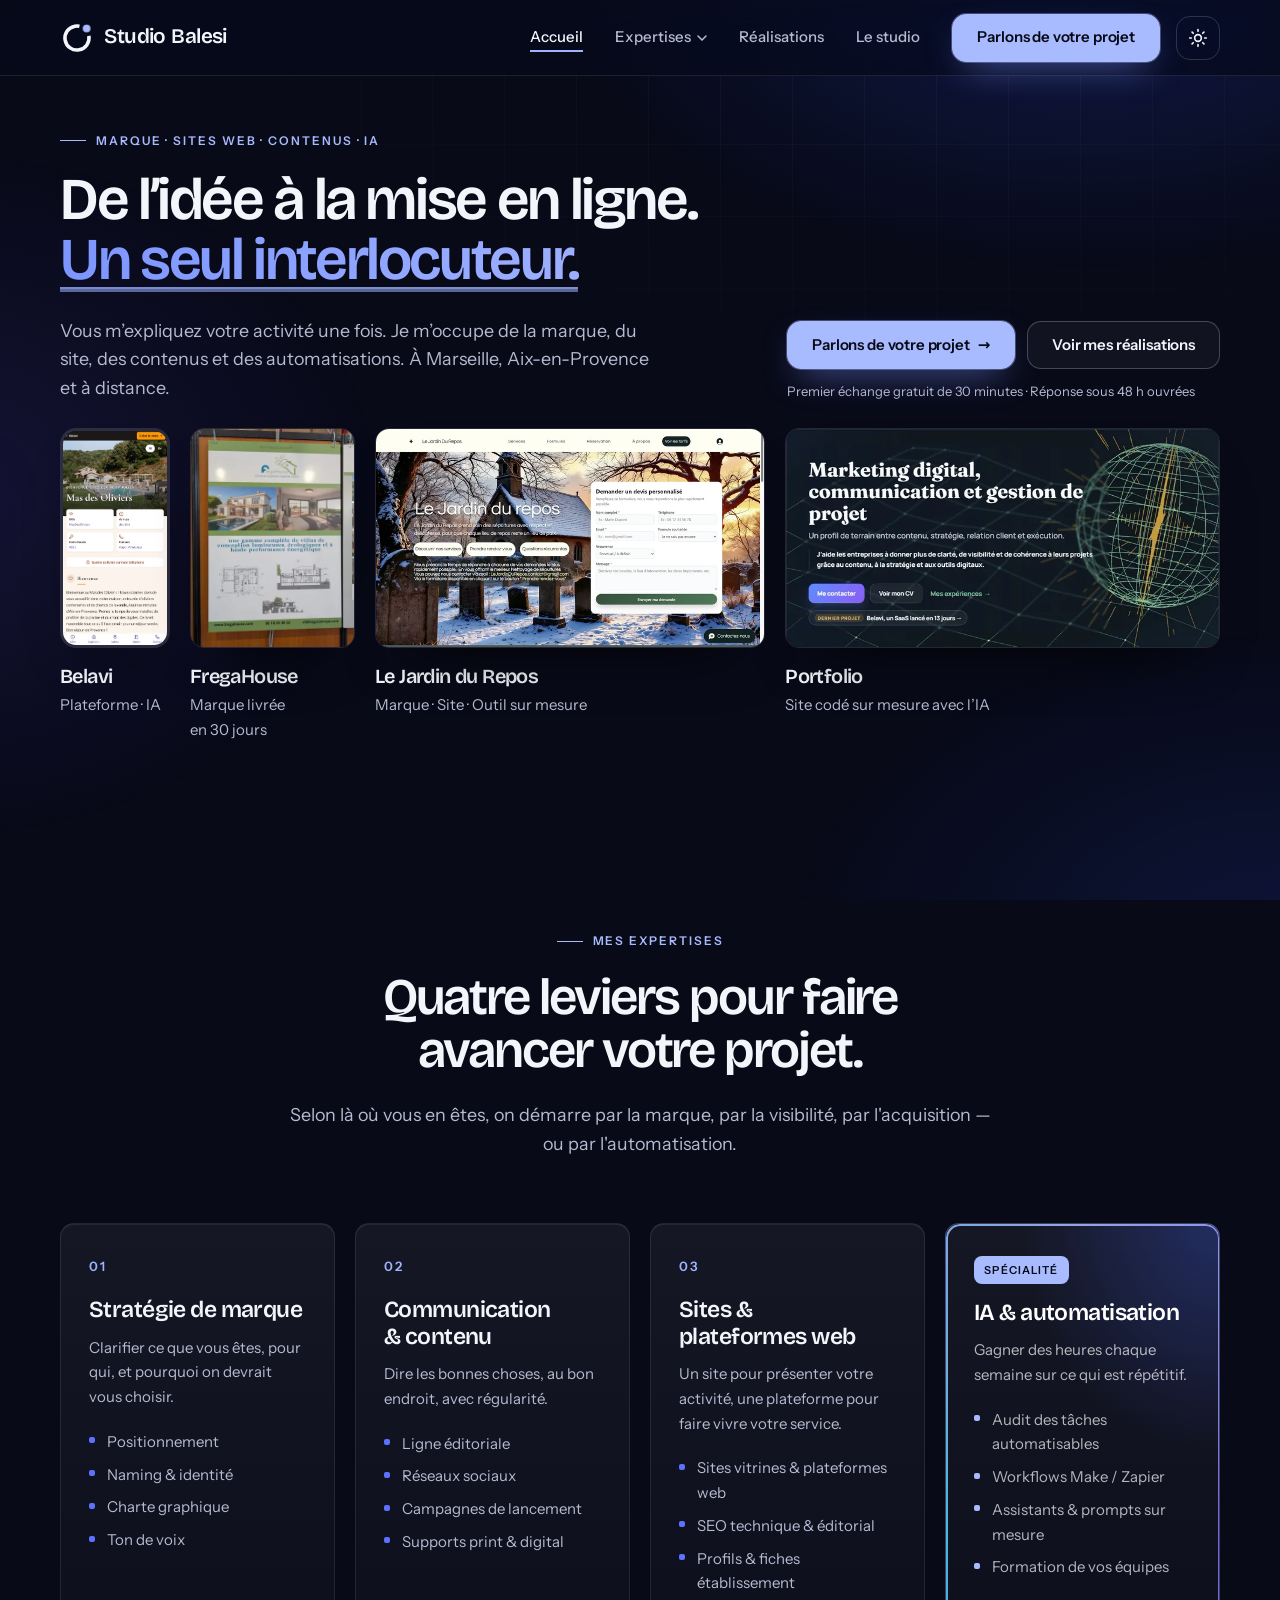
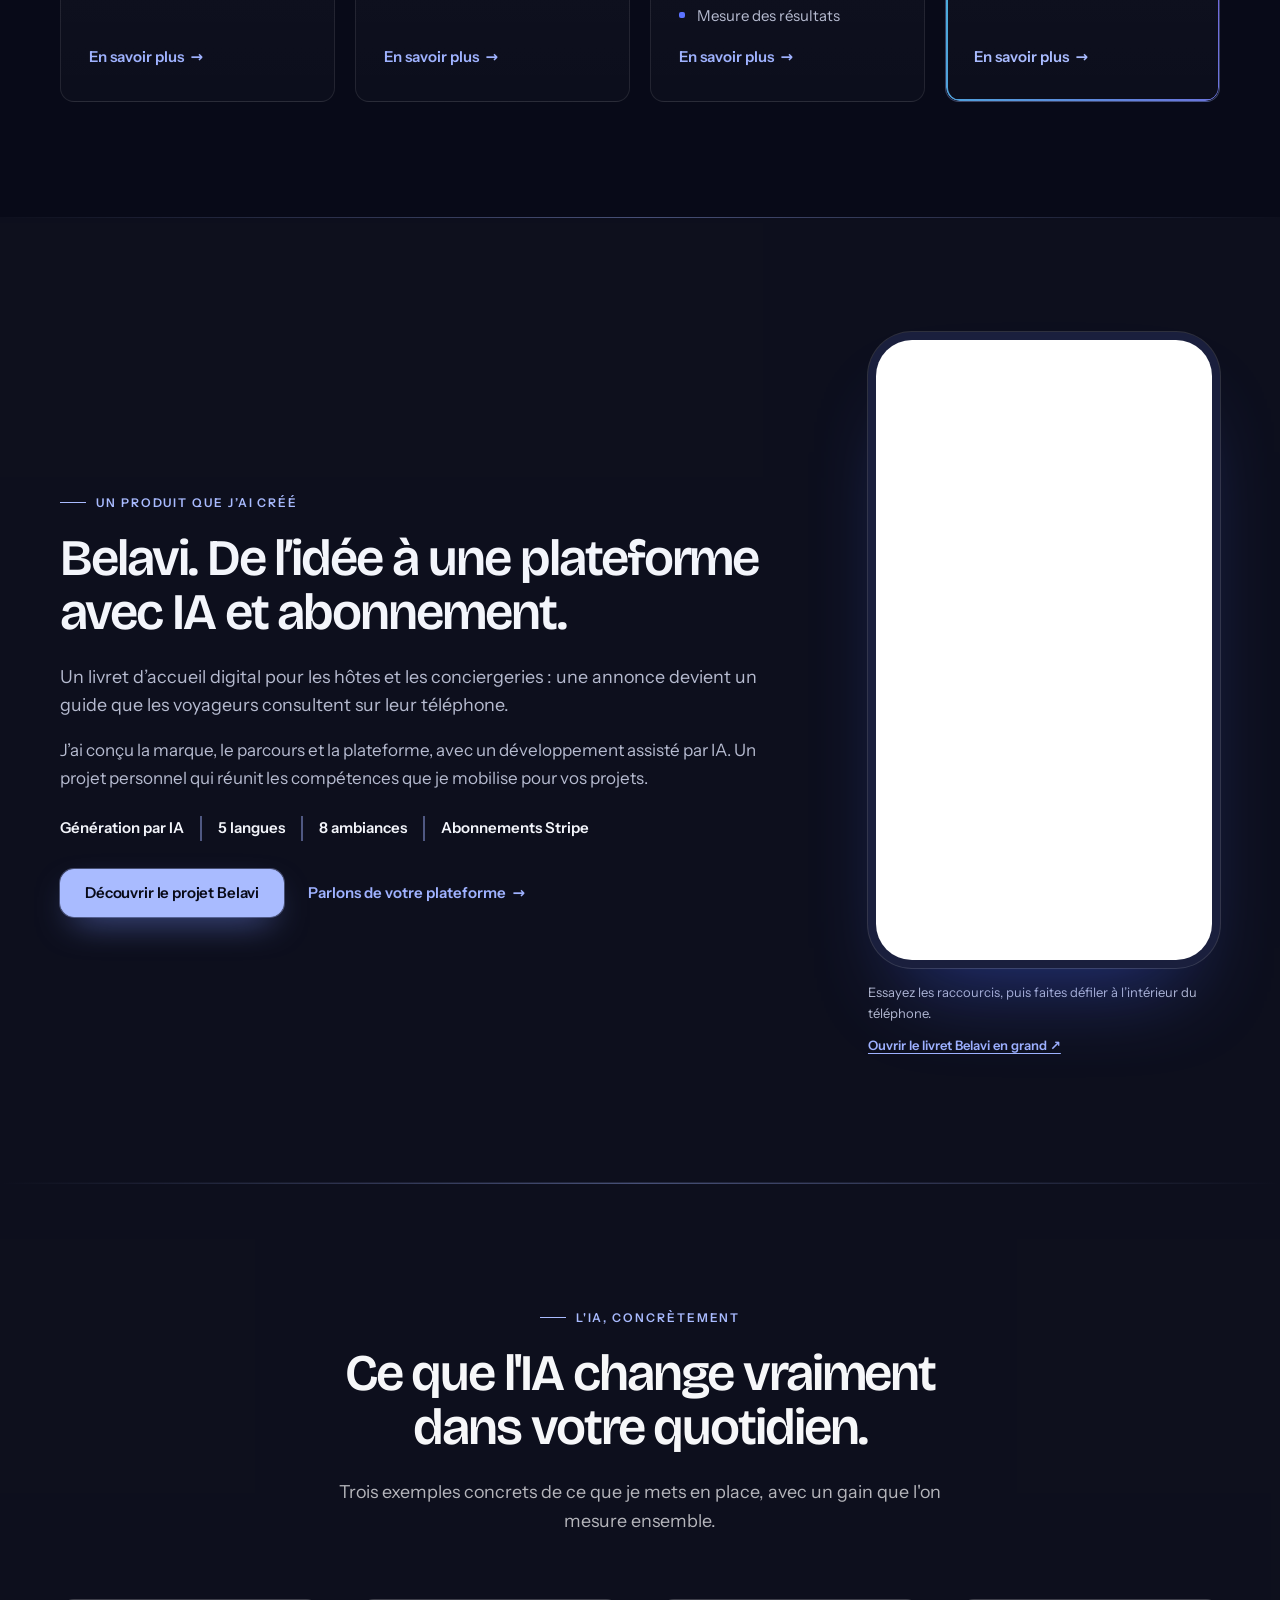
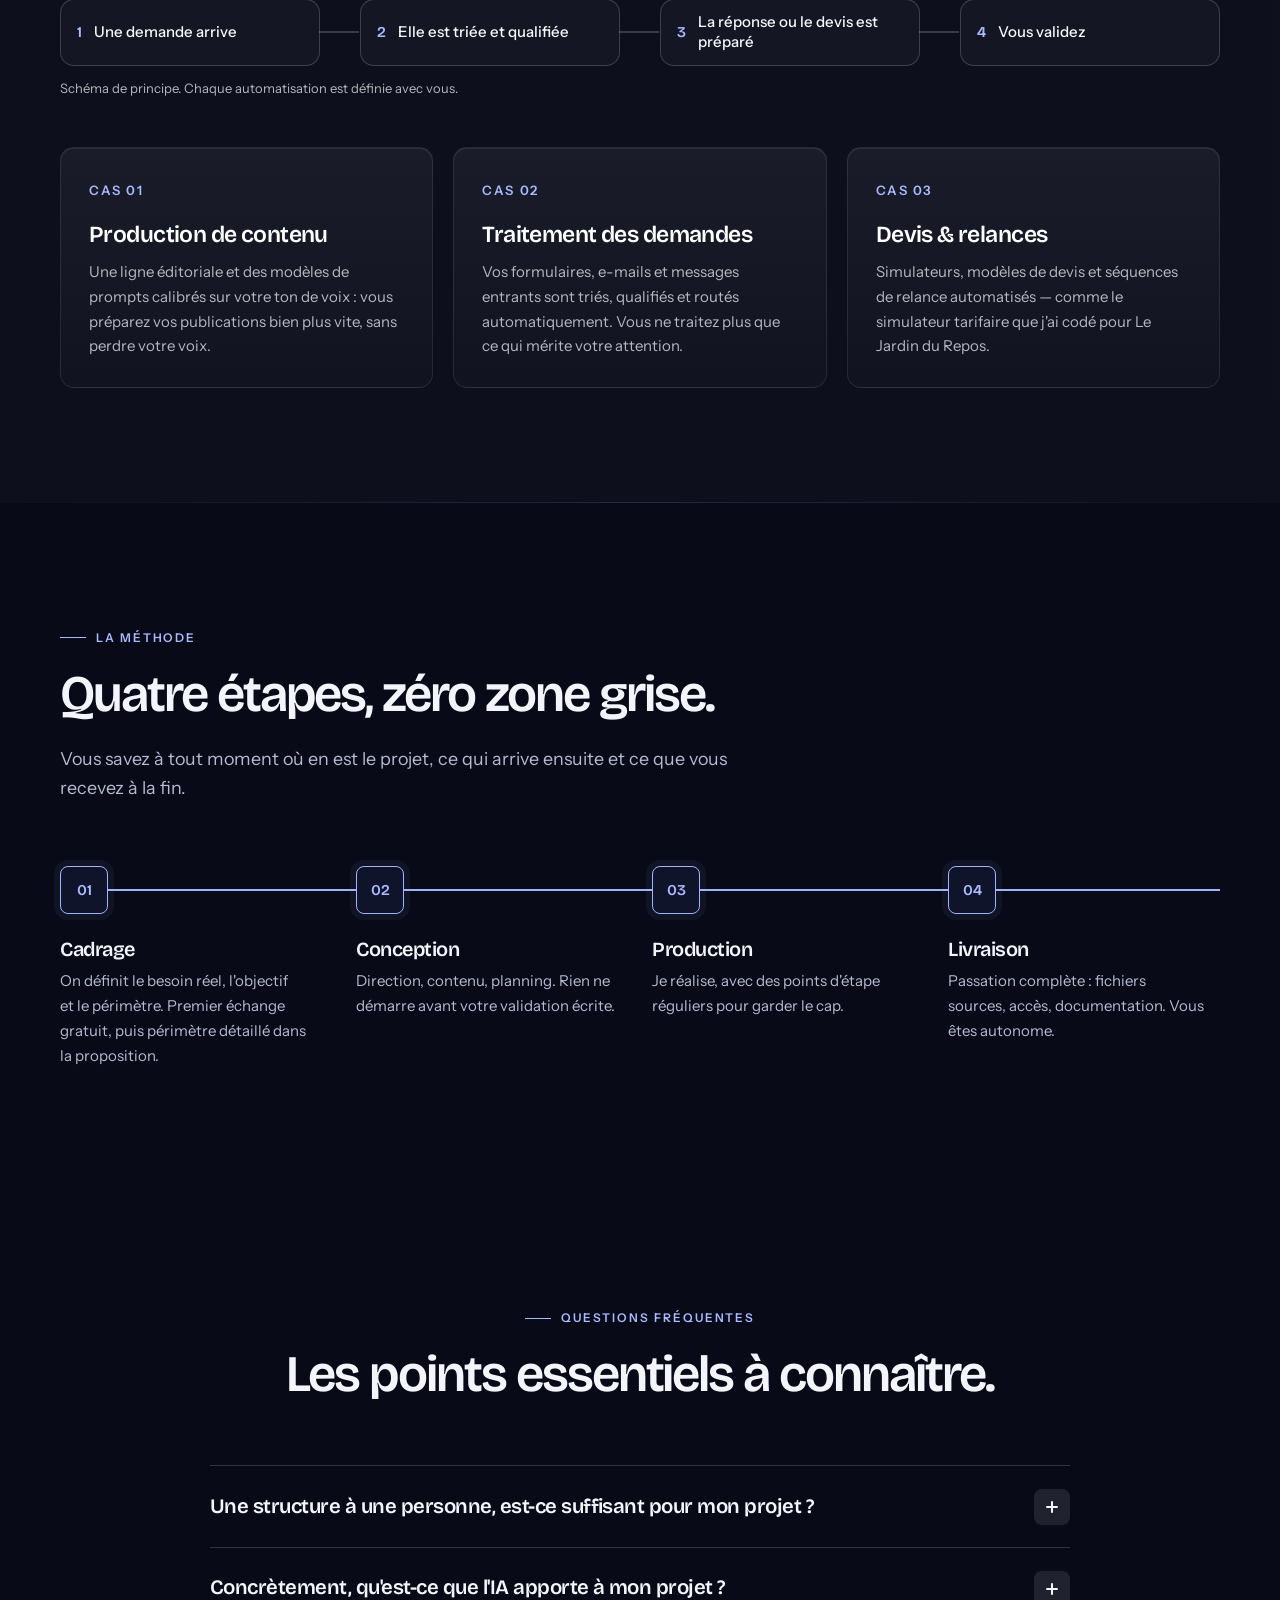
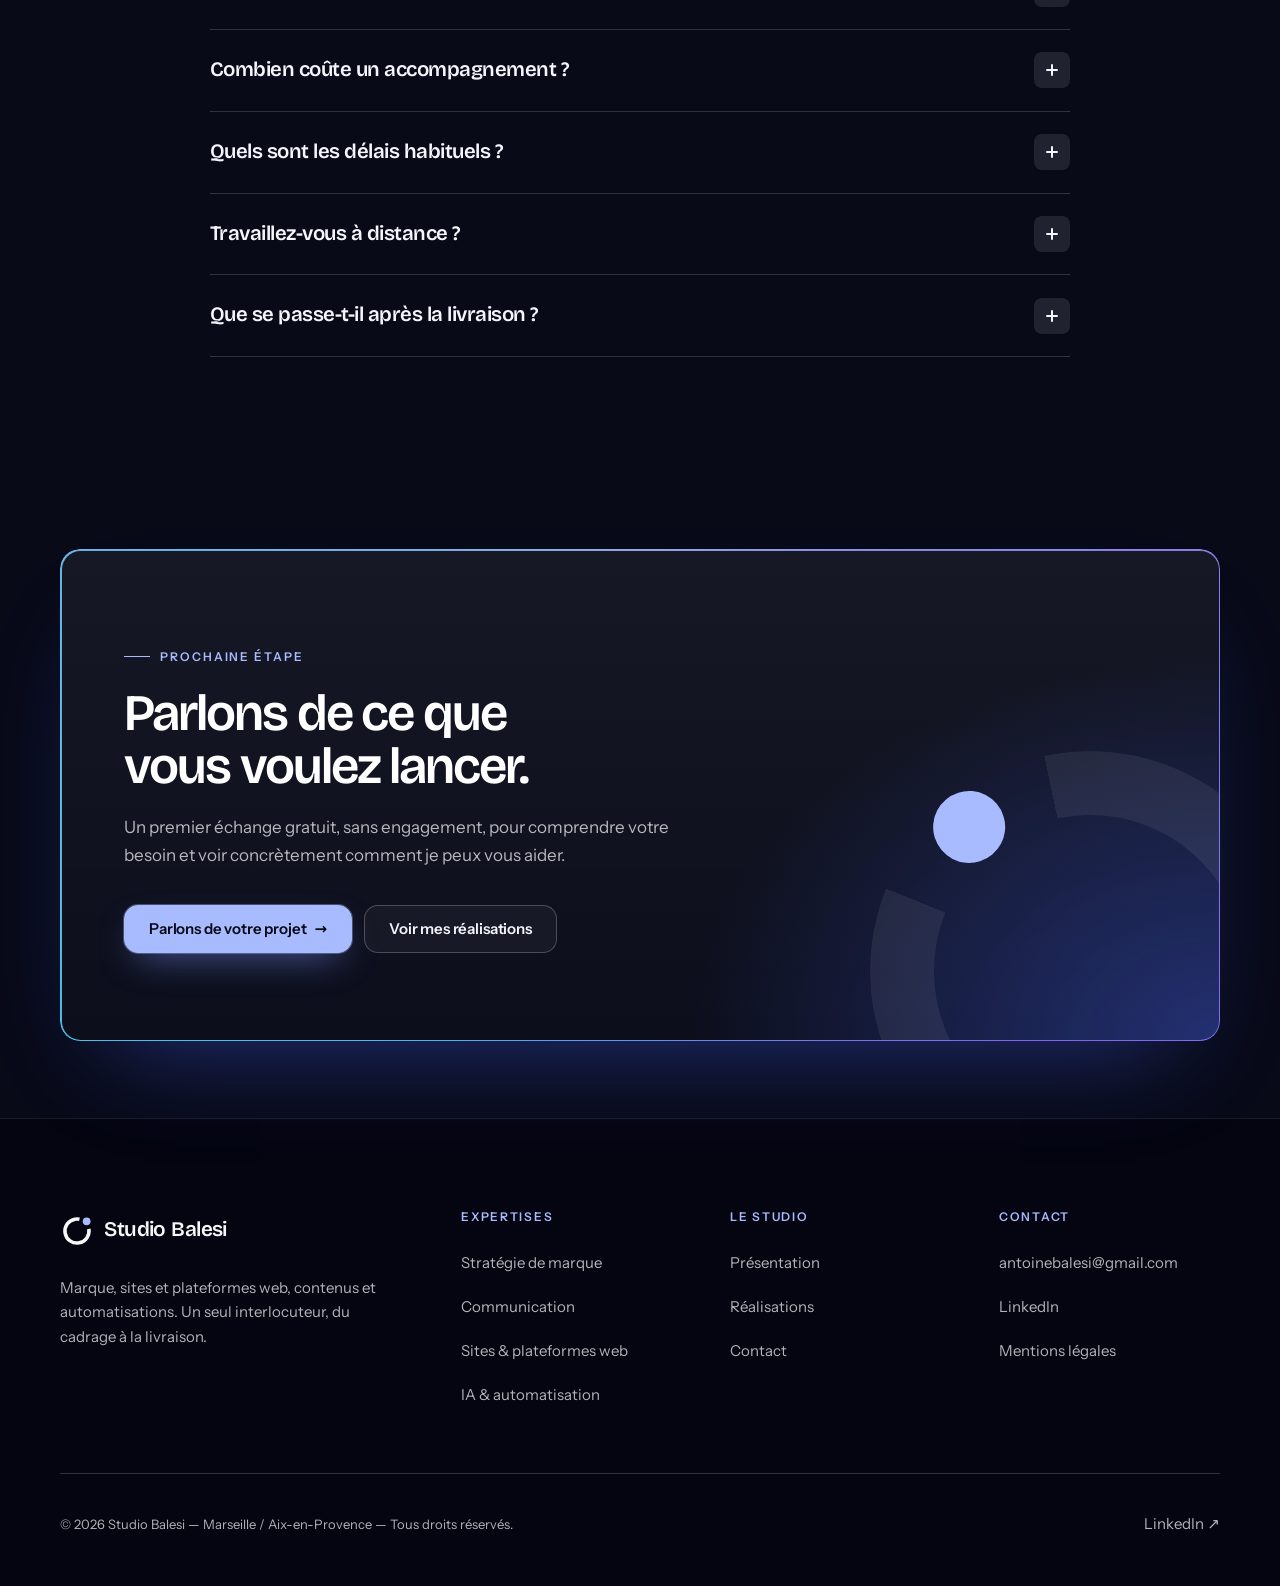
==== commit de07a05d: "feat: bordure lumineuse tournante sur les cartes et les blocs mis en avant Co-Authored-By: Claude Fa" ====
--- a/index.html
+++ b/index.html
@@ -25,12 +25,12 @@
 
   <link rel="preload" href="assets/fonts/bricolage-grotesque-latin.woff2" as="font" type="font/woff2" crossorigin>
   <link rel="preload" href="assets/fonts/instrument-sans-latin.woff2" as="font" type="font/woff2" crossorigin>
-  <link rel="stylesheet" href="assets/css/design-system.css?v=20261121a">
-  <link rel="stylesheet" href="assets/css/components.css?v=20261121a">
-  <link rel="stylesheet" href="assets/css/pages/home.css?v=20261121a">
-  <link rel="stylesheet" href="assets/css/theme-nuit.css?v=20261121a" id="theme-nuit">
-  <link rel="stylesheet" href="assets/css/theme-clair.css?v=20261121a">
-  <script src="assets/js/theme.js?v=20261121a"></script>
+  <link rel="stylesheet" href="assets/css/design-system.css?v=20261121c">
+  <link rel="stylesheet" href="assets/css/components.css?v=20261121c">
+  <link rel="stylesheet" href="assets/css/pages/home.css?v=20261121c">
+  <link rel="stylesheet" href="assets/css/theme-nuit.css?v=20261121c" id="theme-nuit">
+  <link rel="stylesheet" href="assets/css/theme-clair.css?v=20261121c">
+  <script src="assets/js/theme.js?v=20261121c"></script>
 
   <script type="application/ld+json">
   {
@@ -211,7 +211,7 @@
           <a href="expertises.html#presence" class="link-arrow">En savoir plus</a>
         </article>
 
-        <article class="card expertise-card expertise-card--ai">
+        <article class="card expertise-card expertise-card--ai vedette">
           <span class="badge">Spécialité</span>
           <h3>IA &amp; automatisation</h3>
           <p>Gagner des heures chaque semaine sur ce qui est répétitif.</p>
@@ -412,6 +412,7 @@
   <section class="section section--tight">
     <div class="container">
       <div class="cta is-dark">
+        <span class="cta__lueur" aria-hidden="true"></span>
         <span class="eyebrow">Prochaine étape</span>
         <h2>Parlons de ce que vous voulez lancer.</h2>
         <p>Un premier échange gratuit, sans engagement, pour comprendre votre besoin et voir concrètement comment je peux vous aider.</p>
@@ -480,6 +481,6 @@
   </div>
 </footer>
 
-<script src="assets/js/main.js?v=20261121a" defer></script>
+<script src="assets/js/main.js?v=20261121c" defer></script>
 </body>
 </html>
--- a/assets/css/components.css
+++ b/assets/css/components.css
@@ -675,6 +675,51 @@
 }
 
 /* ============================================================
+   BORDURE LUMINEUSE — un dégradé tournant qui suit le contour
+   Deux usages :
+   · au survol ou au focus clavier, sur les cartes et les panneaux ;
+   · sur les trois blocs mis en avant (.vedette et l'appel final), où elle
+     est visible en permanence et fait un seul tour à l'entrée dans la
+     fenêtre.
+   Elle ne tourne en continu que pendant le survol : aucune animation sans
+   fin ne démarre toute seule. Le mouvement réduit la fige (règle globale).
+   ============================================================ */
+@property --lueur-angle { syntax: '<angle>'; inherits: false; initial-value: 0deg; }
+@keyframes lueur-tourne { to { --lueur-angle: 360deg; } }
+
+:root { --lueur-1: #2F55FF; --lueur-2: #7C5CFF; --lueur-3: #22B8E6; }
+
+:is(.tools__col, .offer2__bar) { position: relative; }
+:is(.card, .tools__col, .offer2__bar, .contact__aside)::before,
+.cta__lueur {
+  content: '';
+  position: absolute;
+  inset: 0;
+  padding: 1.5px;
+  border-radius: inherit;
+  pointer-events: none;
+  background: conic-gradient(from var(--lueur-angle), var(--lueur-1), var(--lueur-2), var(--lueur-3), var(--lueur-1));
+  /* On ne garde que l'anneau : le centre est découpé */
+  -webkit-mask: linear-gradient(#000 0 0) content-box, linear-gradient(#000 0 0);
+  -webkit-mask-composite: xor;
+          mask: linear-gradient(#000 0 0) content-box exclude, linear-gradient(#000 0 0);
+  opacity: 0;
+  transition: opacity 0.35s;
+}
+/* Survol ou focus clavier : la bordure s'allume et tourne tant qu'on y reste */
+:is(.card, .tools__col, .offer2__bar, .contact__aside):is(:hover, :focus-within)::before,
+.cta:is(:hover, :focus-within) .cta__lueur {
+  opacity: 1;
+  animation: lueur-tourne 4s linear infinite;
+}
+/* Blocs mis en avant : la bordure reste visible, et fait un tour à l'arrivée */
+.vedette::before, .cta__lueur { opacity: 0.85; }
+.vedette.is-armed.is-inview::before,
+.cta.is-armed.is-inview .cta__lueur { animation: lueur-tourne 4s linear 1; }
+.vedette.is-armed.is-inview:is(:hover, :focus-within)::before,
+.cta.is-armed.is-inview:is(:hover, :focus-within) .cta__lueur { animation: lueur-tourne 4s linear infinite; }
+
+/* ============================================================
    BOUTON DE THÈME — clair / sombre (ajouté par main.js)
    Le soleil propose le thème clair, la lune le retour au sombre.
    ============================================================ */
--- a/assets/css/theme-nuit.css
+++ b/assets/css/theme-nuit.css
@@ -226,3 +226,6 @@
 }
 form select option { background: #10142B; color: var(--encre); }
 form ::placeholder { color: rgba(182, 187, 208, 0.75); }
+
+/* ---------- 16. Bordure lumineuse : couleurs plus claires sur fond sombre ---------- */
+:root { --lueur-1: #A9BBFF; --lueur-2: #8B6CFF; --lueur-3: #4FD8FF; }
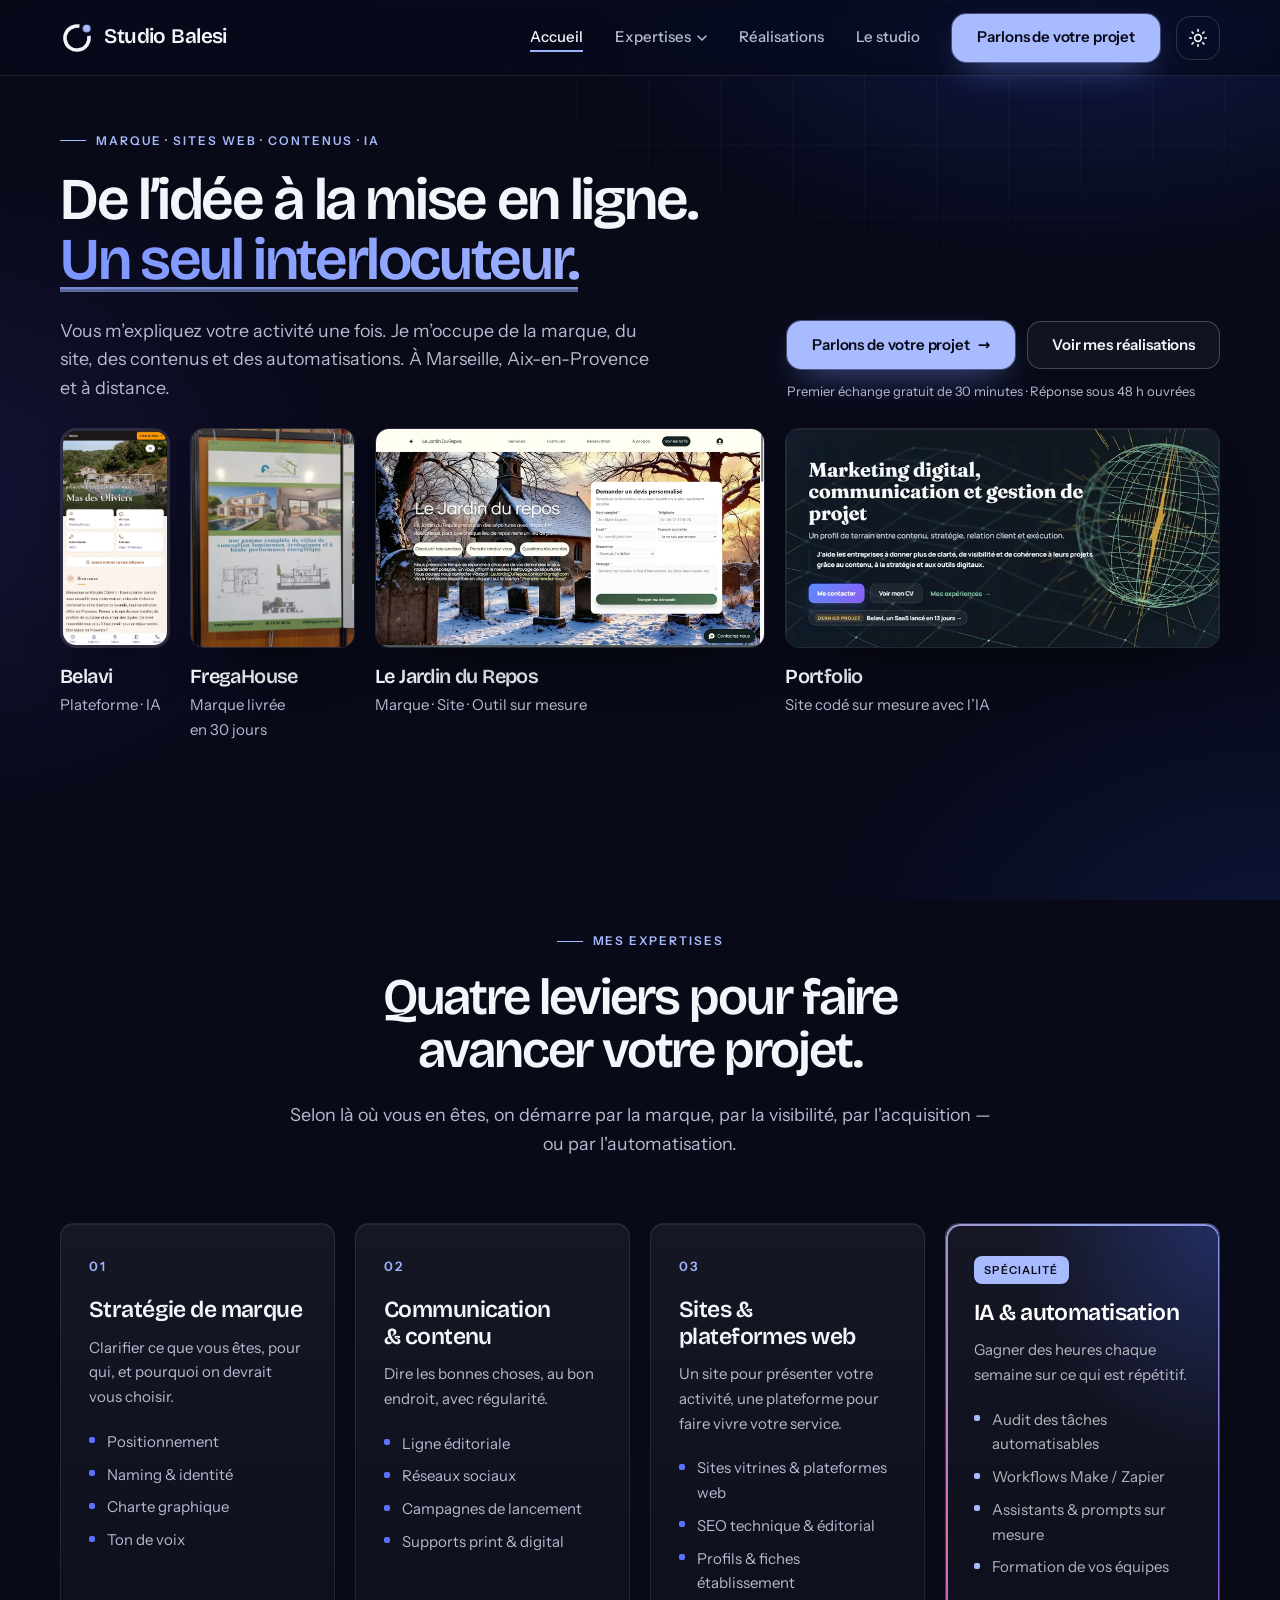
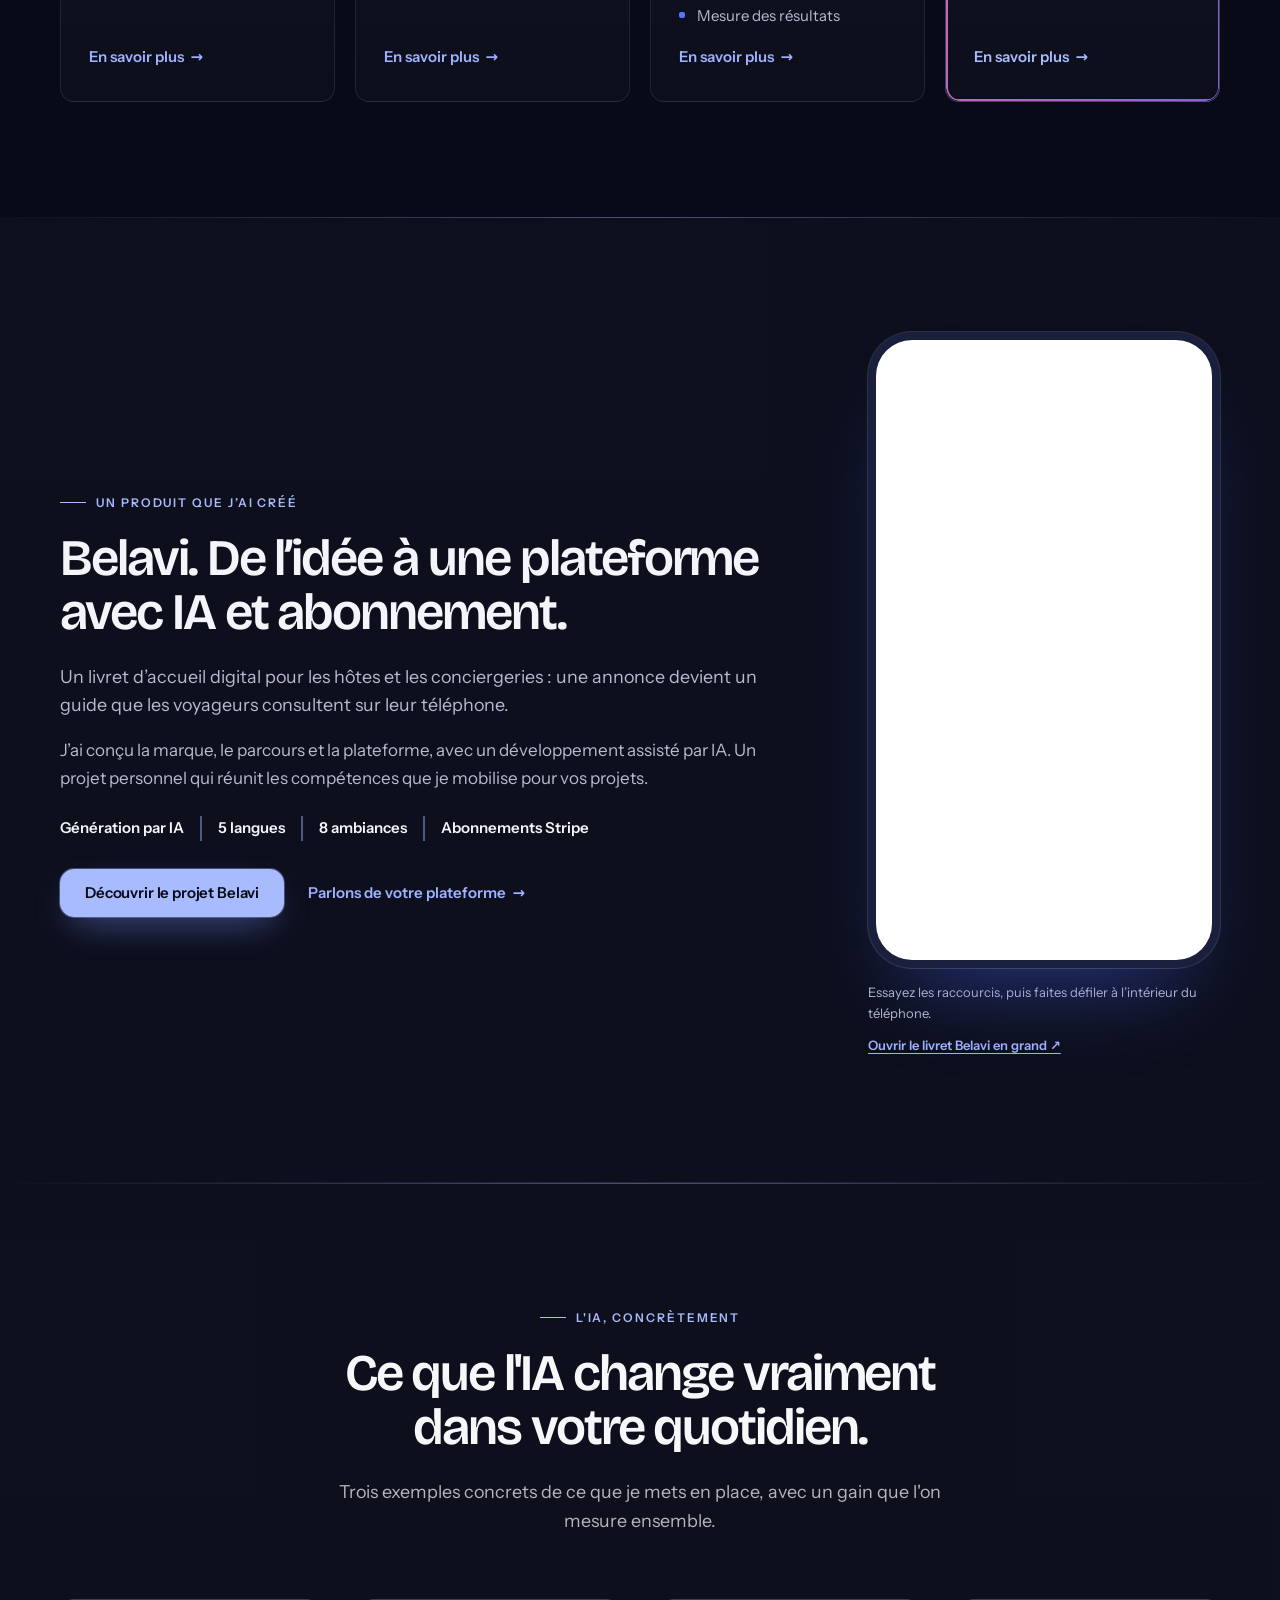
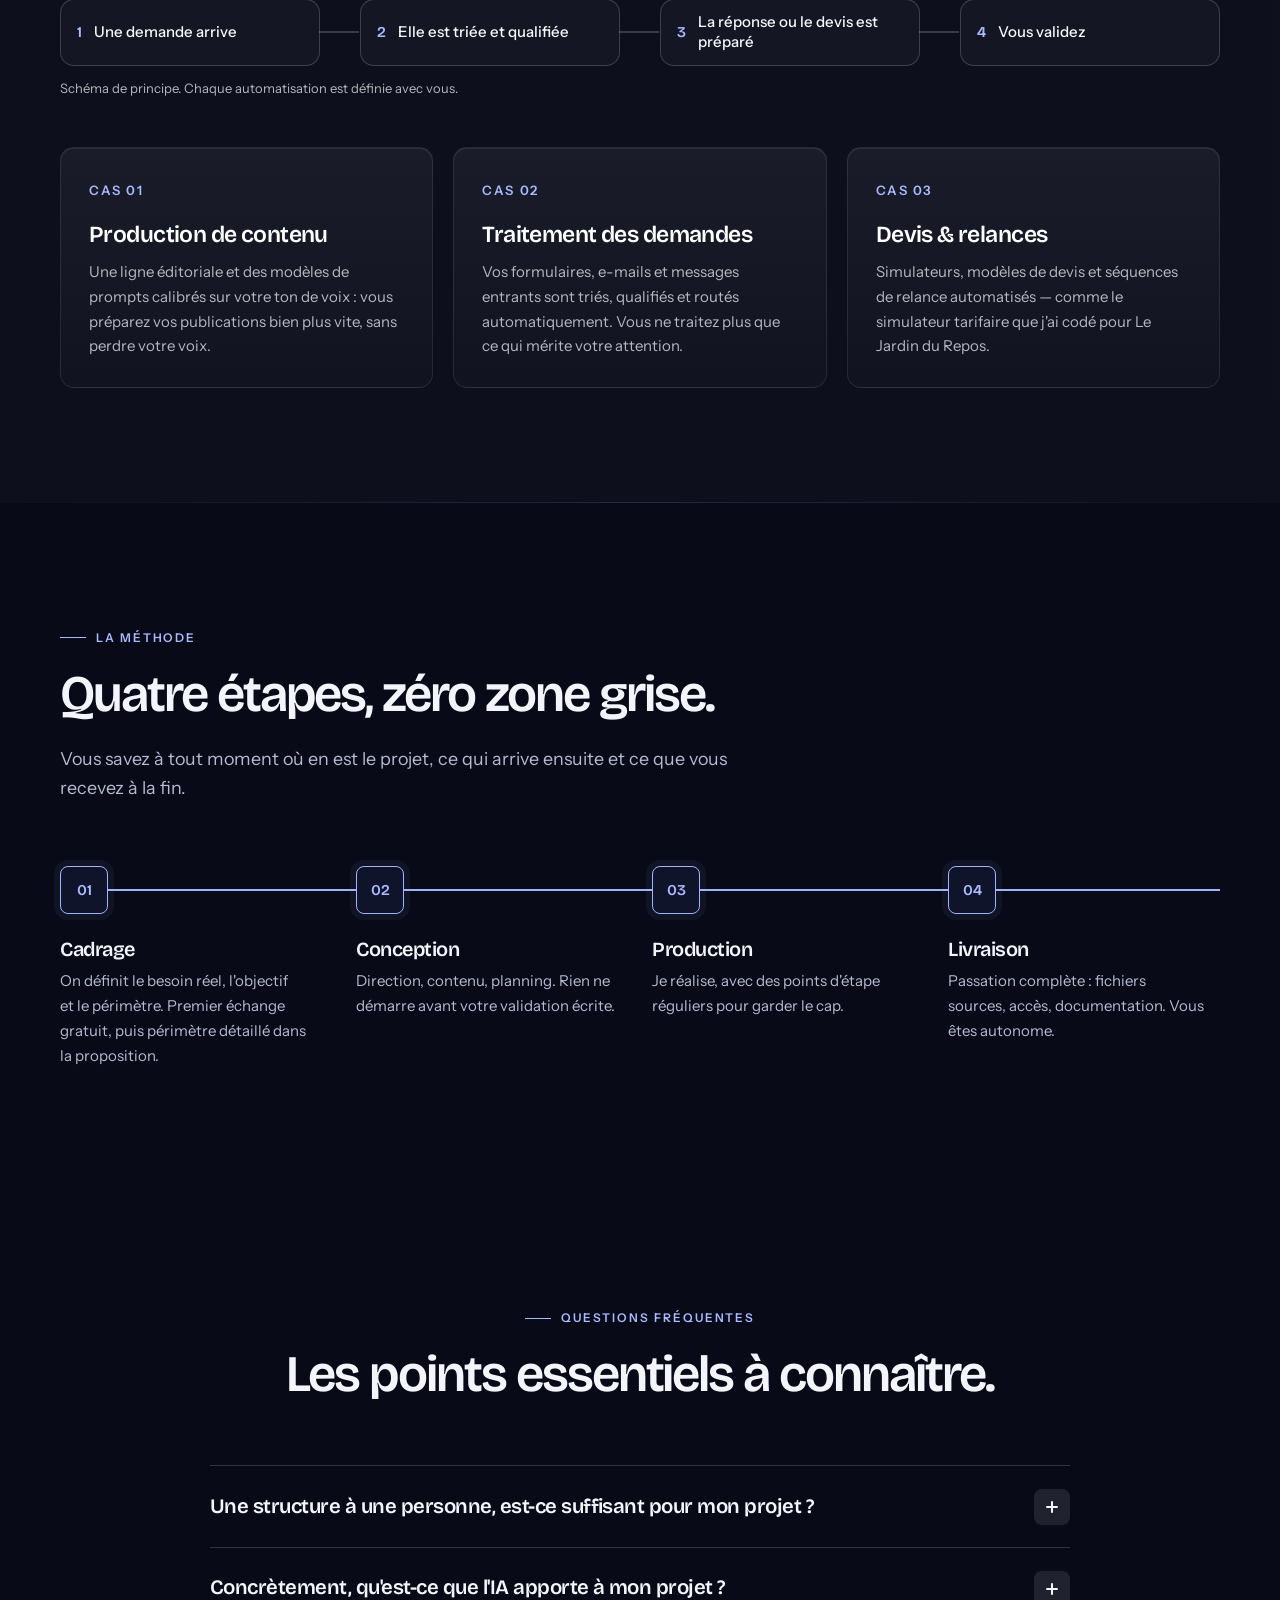
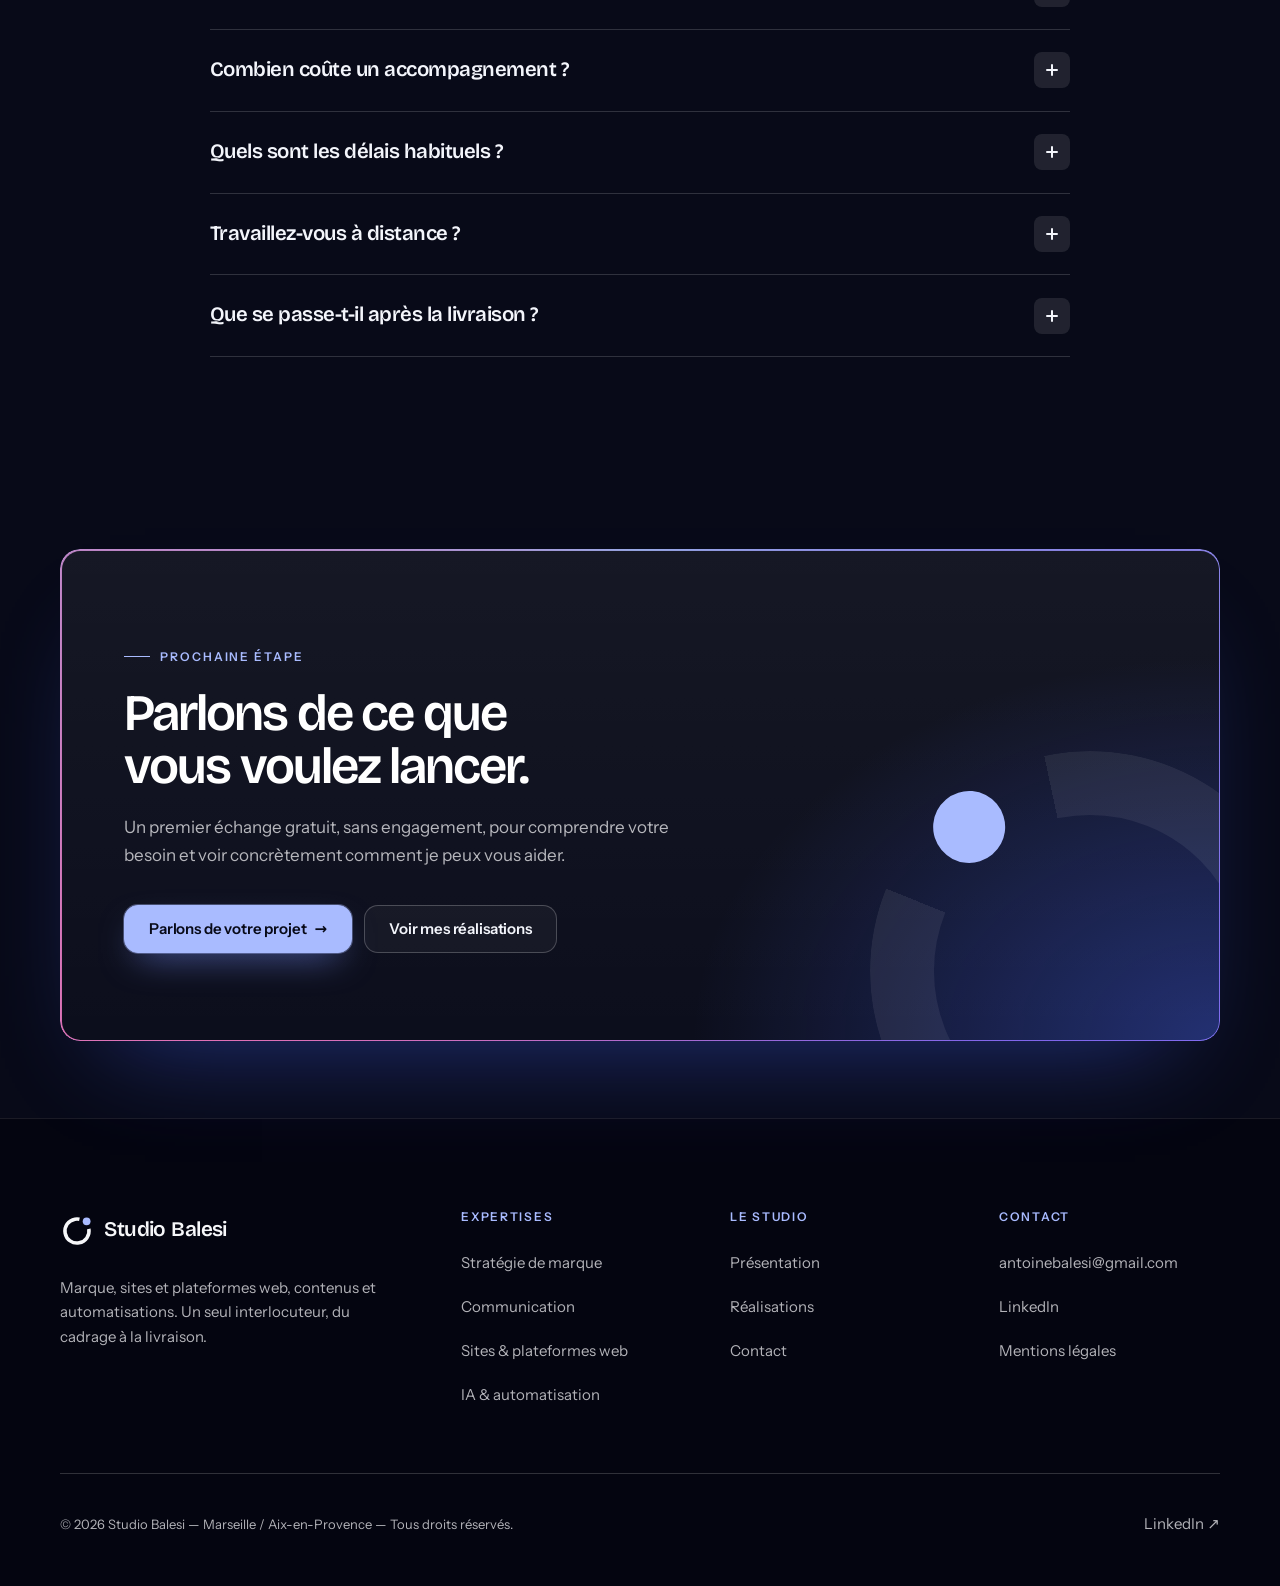
==== commit 46809ef0: "feat: rose a la place du cyan dans la bordure lumineuse Co-Authored-By: Claude Fable 5.2 <noreply@an" ====
--- a/index.html
+++ b/index.html
@@ -25,12 +25,12 @@
 
   <link rel="preload" href="assets/fonts/bricolage-grotesque-latin.woff2" as="font" type="font/woff2" crossorigin>
   <link rel="preload" href="assets/fonts/instrument-sans-latin.woff2" as="font" type="font/woff2" crossorigin>
-  <link rel="stylesheet" href="assets/css/design-system.css?v=20261121c">
-  <link rel="stylesheet" href="assets/css/components.css?v=20261121c">
-  <link rel="stylesheet" href="assets/css/pages/home.css?v=20261121c">
-  <link rel="stylesheet" href="assets/css/theme-nuit.css?v=20261121c" id="theme-nuit">
-  <link rel="stylesheet" href="assets/css/theme-clair.css?v=20261121c">
-  <script src="assets/js/theme.js?v=20261121c"></script>
+  <link rel="stylesheet" href="assets/css/design-system.css?v=20261121d">
+  <link rel="stylesheet" href="assets/css/components.css?v=20261121d">
+  <link rel="stylesheet" href="assets/css/pages/home.css?v=20261121d">
+  <link rel="stylesheet" href="assets/css/theme-nuit.css?v=20261121d" id="theme-nuit">
+  <link rel="stylesheet" href="assets/css/theme-clair.css?v=20261121d">
+  <script src="assets/js/theme.js?v=20261121d"></script>
 
   <script type="application/ld+json">
   {
@@ -481,6 +481,6 @@
   </div>
 </footer>
 
-<script src="assets/js/main.js?v=20261121c" defer></script>
+<script src="assets/js/main.js?v=20261121d" defer></script>
 </body>
 </html>
--- a/assets/css/components.css
+++ b/assets/css/components.css
@@ -687,7 +687,7 @@
 @property --lueur-angle { syntax: '<angle>'; inherits: false; initial-value: 0deg; }
 @keyframes lueur-tourne { to { --lueur-angle: 360deg; } }
 
-:root { --lueur-1: #2F55FF; --lueur-2: #7C5CFF; --lueur-3: #22B8E6; }
+:root { --lueur-1: #2F55FF; --lueur-2: #7C5CFF; --lueur-3: #E84FA6; }
 
 :is(.tools__col, .offer2__bar) { position: relative; }
 :is(.card, .tools__col, .offer2__bar, .contact__aside)::before,
--- a/assets/css/theme-nuit.css
+++ b/assets/css/theme-nuit.css
@@ -228,4 +228,4 @@
 form ::placeholder { color: rgba(182, 187, 208, 0.75); }
 
 /* ---------- 16. Bordure lumineuse : couleurs plus claires sur fond sombre ---------- */
-:root { --lueur-1: #A9BBFF; --lueur-2: #8B6CFF; --lueur-3: #4FD8FF; }
+:root { --lueur-1: #A9BBFF; --lueur-2: #8B6CFF; --lueur-3: #FF7AC6; }
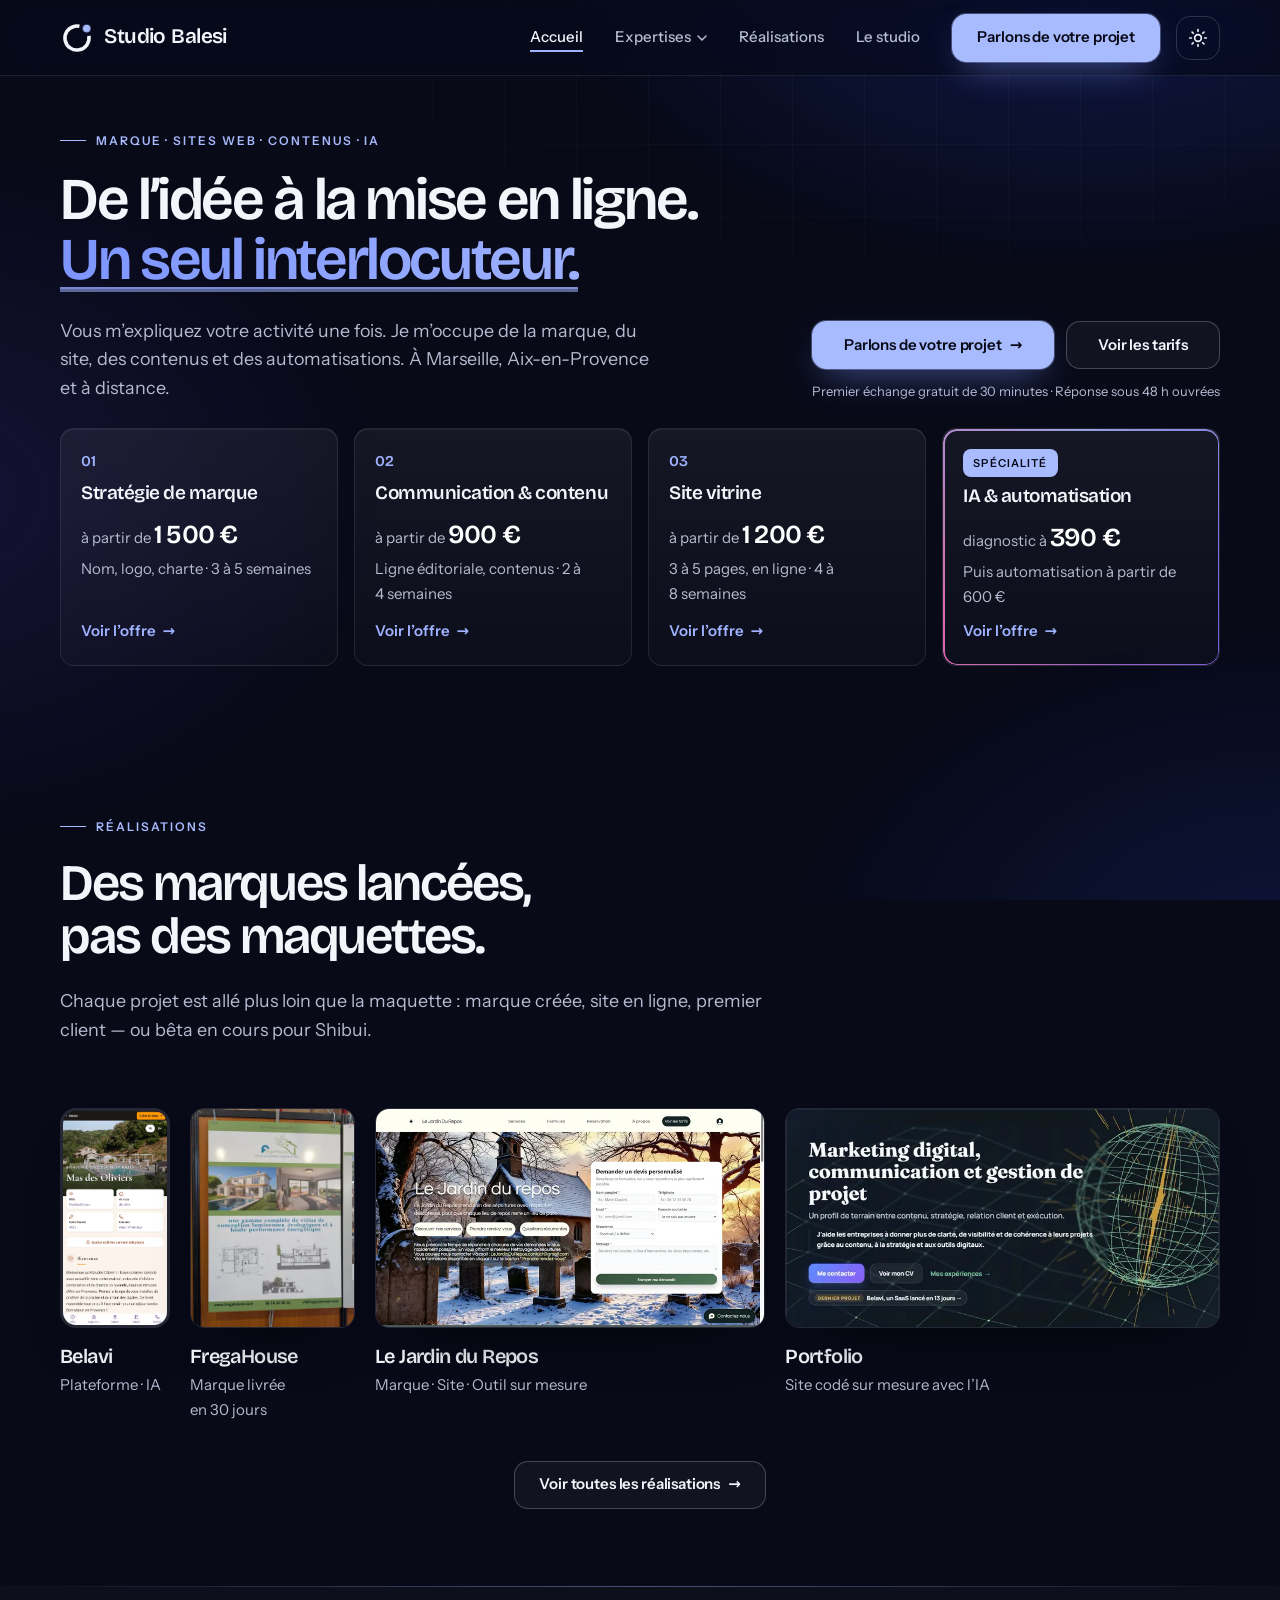
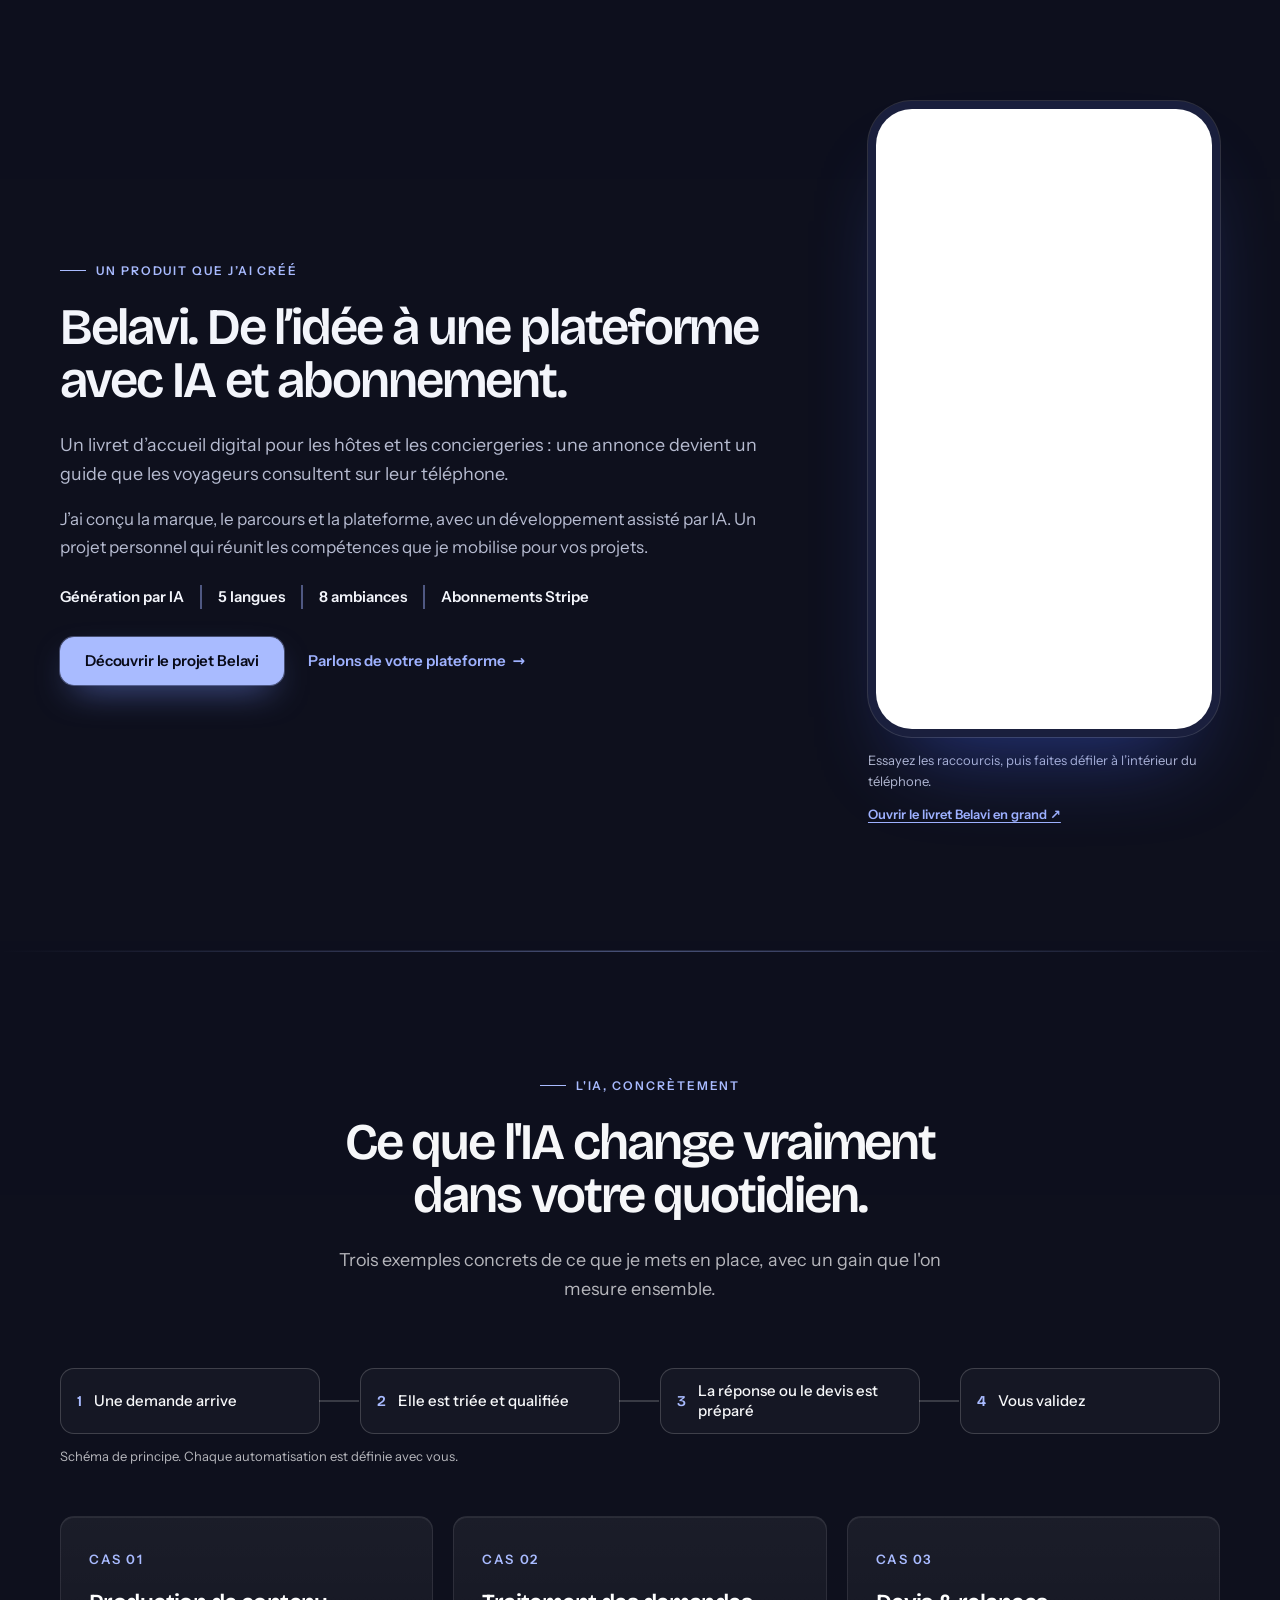
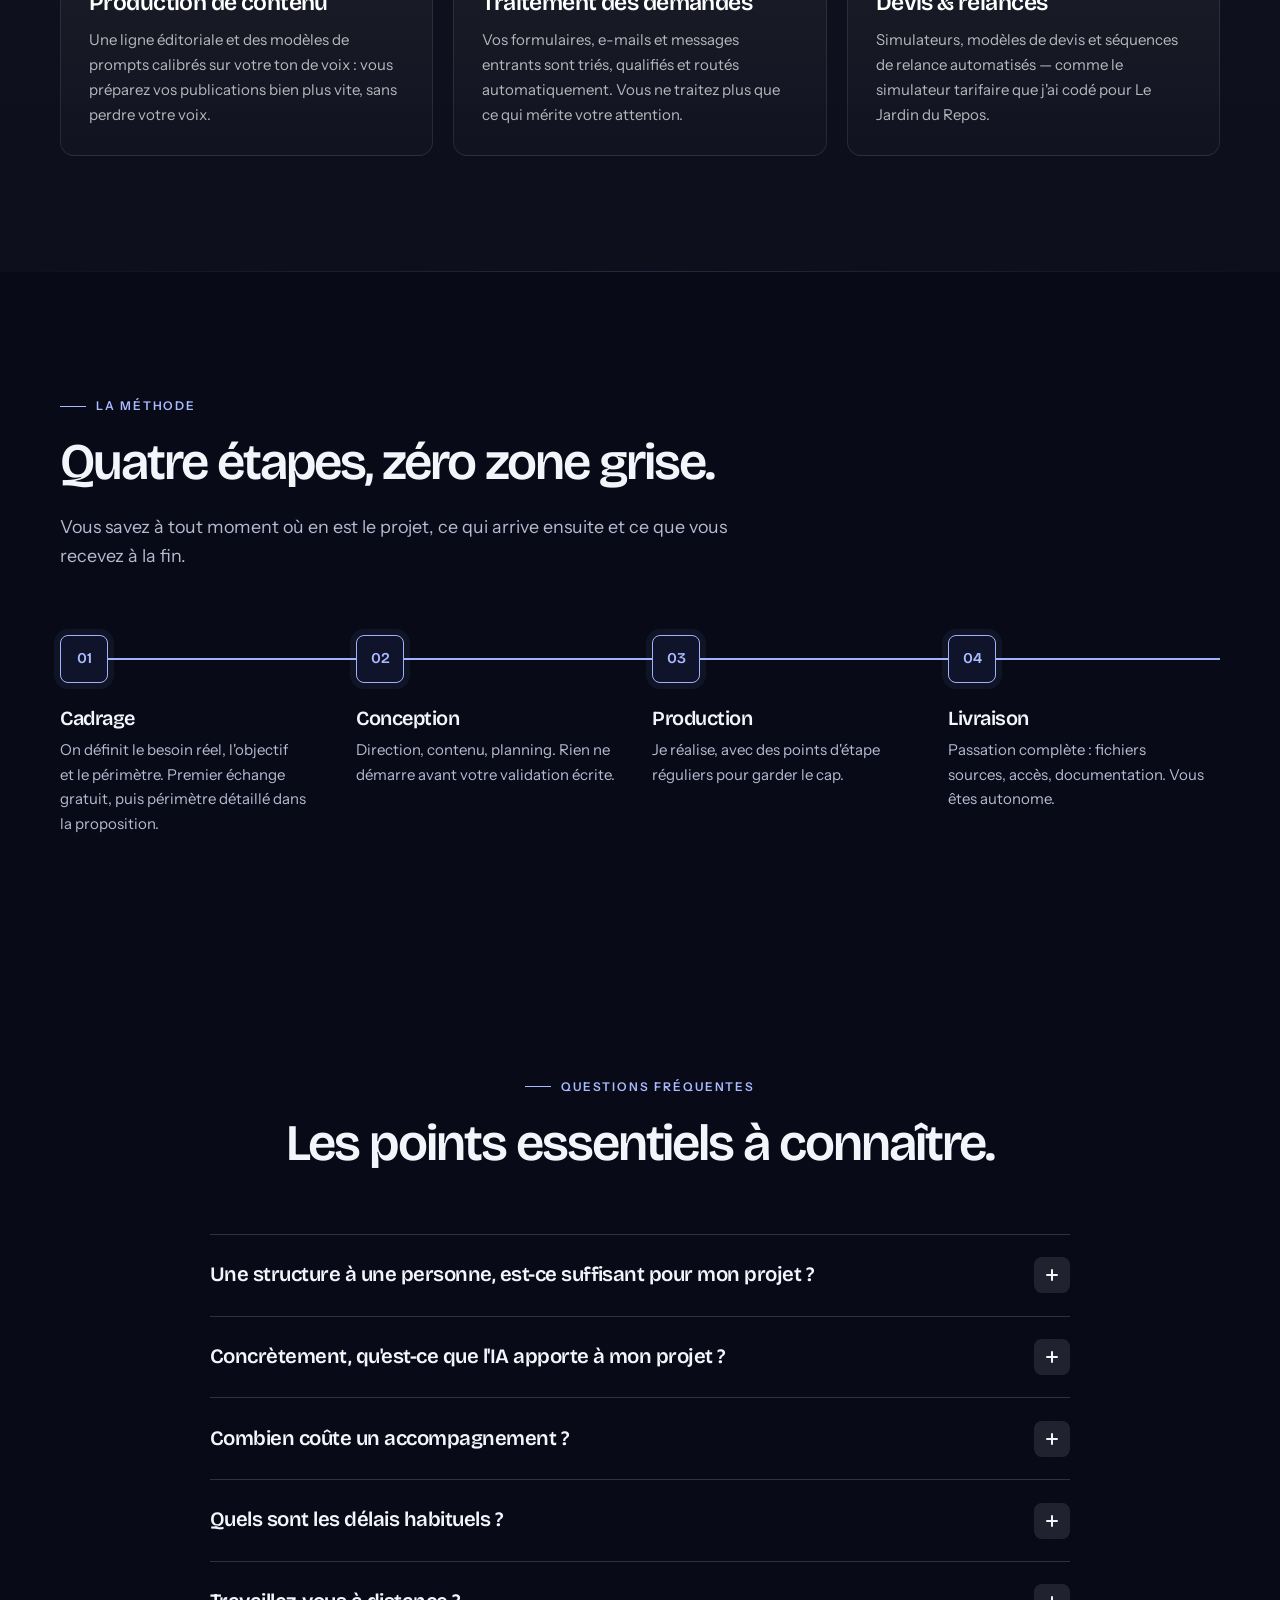
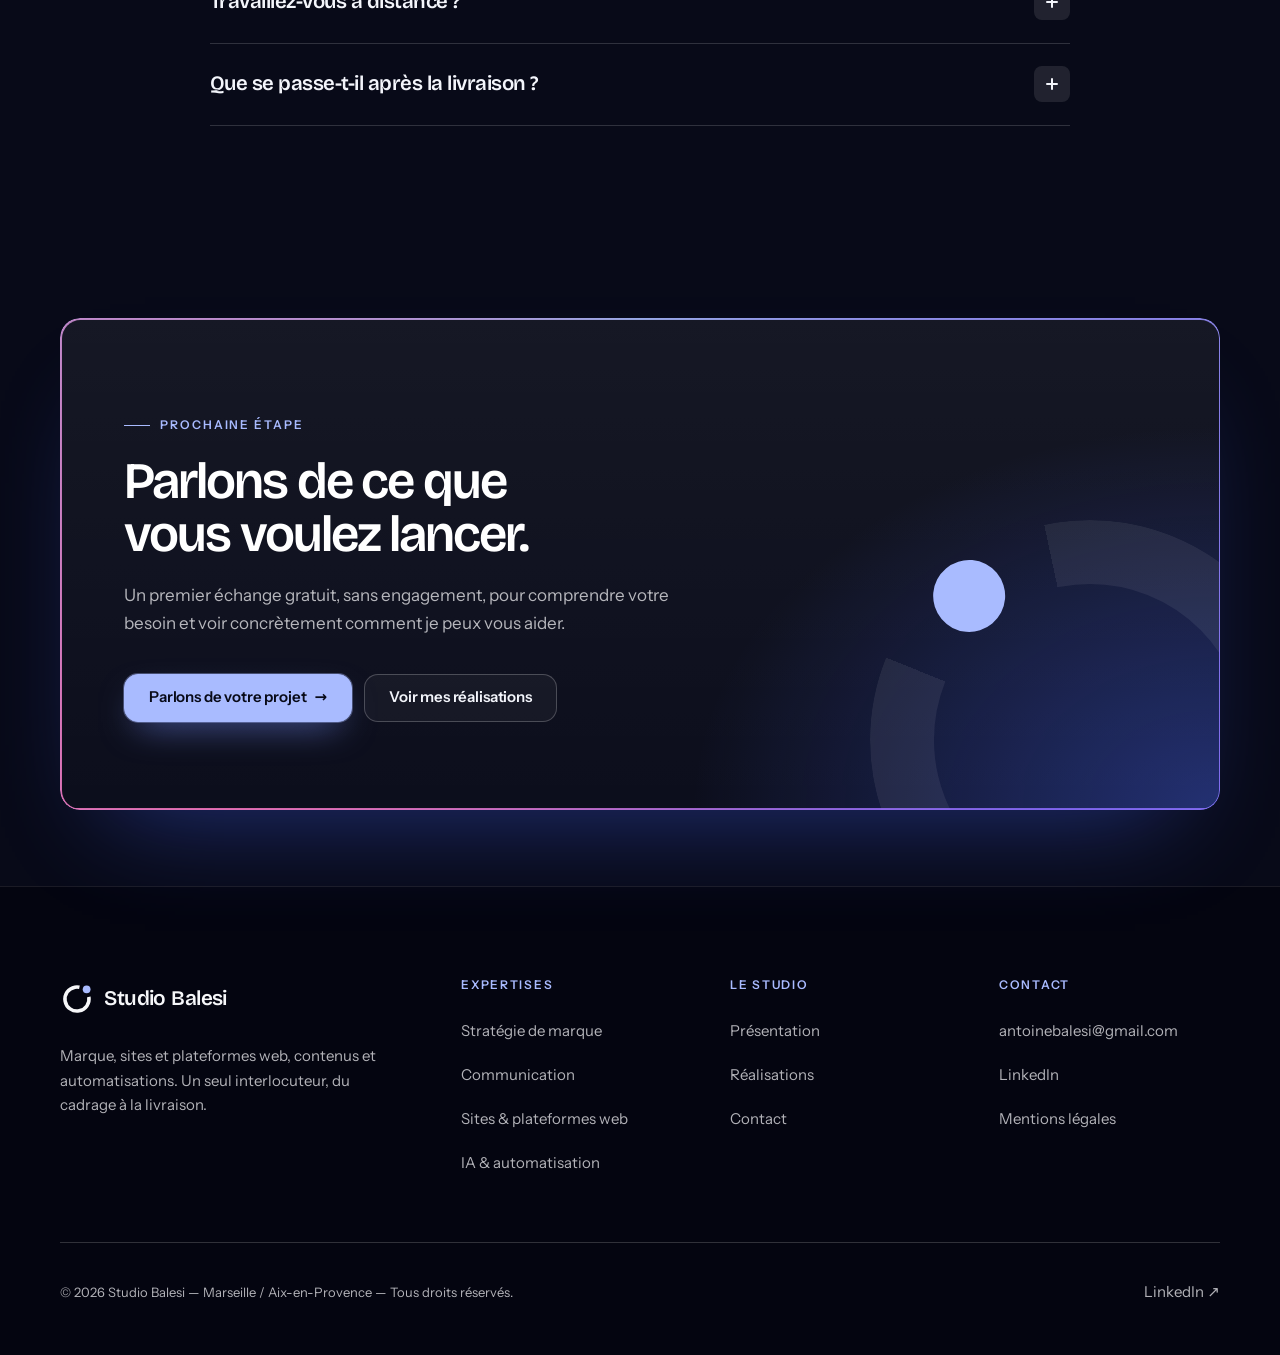
==== commit 0bc130c2: "feat: l'accueil presente les quatre offres et leur prix, projets en preuve Co-Authored-By: Claude Fa" ====
--- a/index.html
+++ b/index.html
@@ -25,12 +25,12 @@
 
   <link rel="preload" href="assets/fonts/bricolage-grotesque-latin.woff2" as="font" type="font/woff2" crossorigin>
   <link rel="preload" href="assets/fonts/instrument-sans-latin.woff2" as="font" type="font/woff2" crossorigin>
-  <link rel="stylesheet" href="assets/css/design-system.css?v=20261121d">
-  <link rel="stylesheet" href="assets/css/components.css?v=20261121d">
-  <link rel="stylesheet" href="assets/css/pages/home.css?v=20261121d">
-  <link rel="stylesheet" href="assets/css/theme-nuit.css?v=20261121d" id="theme-nuit">
-  <link rel="stylesheet" href="assets/css/theme-clair.css?v=20261121d">
-  <script src="assets/js/theme.js?v=20261121d"></script>
+  <link rel="stylesheet" href="assets/css/design-system.css?v=20261121f">
+  <link rel="stylesheet" href="assets/css/components.css?v=20261121f">
+  <link rel="stylesheet" href="assets/css/pages/home.css?v=20261121f">
+  <link rel="stylesheet" href="assets/css/theme-nuit.css?v=20261121f" id="theme-nuit">
+  <link rel="stylesheet" href="assets/css/theme-clair.css?v=20261121f">
+  <script src="assets/js/theme.js?v=20261121f"></script>
 
   <script type="application/ld+json">
   {
@@ -108,7 +108,7 @@
 <main id="main">
 
   <!-- ══════════════════════════════ HÉROS ══════════════════════════════
-       Le propos sur toute la largeur, puis trois projets réels. -->
+       Le propos sur toute la largeur, puis les quatre offres et leur prix. -->
   <section class="home-hero">
 
     <div class="container home-hero__top">
@@ -124,9 +124,62 @@
             Parlons de votre projet
             <span class="btn__arrow" aria-hidden="true">→</span>
           </a>
-          <a href="realisations.html" class="btn btn--ghost">Voir mes réalisations</a>
+          <a href="expertises.html#tarifs" class="btn btn--ghost">Voir les tarifs</a>
           <p class="home-hero__note">Premier échange gratuit de 30 minutes · Réponse sous 48 h ouvrées</p>
         </div>
+      </div>
+    </div>
+
+    <!-- Les quatre offres et leur prix de départ : ce que l'on peut acheter, dès le premier écran -->
+    <ul class="container home-offres" id="expertises">
+      <li>
+        <a class="card offre" href="expertises.html#strategie">
+          <span class="offre__num" aria-hidden="true">01</span>
+          <h2 class="offre__titre">Stratégie de marque</h2>
+          <p class="offre__prix">à partir de <strong>1 500 €</strong></p>
+          <p class="offre__detail">Nom, logo, charte · 3 à 5 semaines</p>
+          <span class="offre__lien">Voir l’offre</span>
+        </a>
+      </li>
+      <li>
+        <a class="card offre" href="expertises.html#communication">
+          <span class="offre__num" aria-hidden="true">02</span>
+          <h2 class="offre__titre">Communication &amp; contenu</h2>
+          <p class="offre__prix">à partir de <strong>900 €</strong></p>
+          <p class="offre__detail">Ligne éditoriale, contenus · 2 à 4 semaines</p>
+          <span class="offre__lien">Voir l’offre</span>
+        </a>
+      </li>
+      <li>
+        <a class="card offre" href="expertises.html#presence">
+          <span class="offre__num" aria-hidden="true">03</span>
+          <h2 class="offre__titre">Site vitrine</h2>
+          <p class="offre__prix">à partir de <strong>1 200 €</strong></p>
+          <p class="offre__detail">3 à 5 pages, en ligne · 4 à 8 semaines</p>
+          <span class="offre__lien">Voir l’offre</span>
+        </a>
+      </li>
+      <li>
+        <a class="card offre vedette" href="expertises.html#ia">
+          <span class="badge">Spécialité</span>
+          <h2 class="offre__titre">IA &amp; automatisation</h2>
+          <p class="offre__prix">diagnostic à <strong>390 €</strong></p>
+          <p class="offre__detail">Puis automatisation à partir de 600 €</p>
+          <span class="offre__lien">Voir l’offre</span>
+        </a>
+      </li>
+    </ul>
+
+  </section>
+
+  <!-- ══════════════════════════ PREUVES ══════════════════════════
+       Les projets réels, sous les offres : ils prouvent, ils ne sont plus le sujet. -->
+  <section class="section section--tight" id="realisations">
+    <div class="container">
+      <div class="section-head">
+        <span class="eyebrow">Réalisations</span>
+        <h2>Des marques lancées, pas des maquettes.</h2>
+        <p class="lead">Chaque projet est allé plus loin que la maquette&nbsp;: marque créée, site en ligne, premier client — ou bêta en cours pour Shibui.</p>
       </div>
     </div>
 
@@ -134,97 +187,32 @@
     <ul class="container home-hero__proofs">
       <li class="proof--belavi">
         <a class="hero-proof" href="projet-belavi.html">
-          <img src="assets/images/realisations/belavi-livret-mas.webp" srcset="assets/images/realisations/belavi-livret-mas-180.webp 180w, assets/images/realisations/belavi-livret-mas-360.webp 360w, assets/images/realisations/belavi-livret-mas.webp 600w" sizes="(max-width: 800px) 42px, 150px" alt="Livret d’exemple Belavi sur téléphone : le Mas des Oliviers" width="600" height="1200" fetchpriority="high">
+          <img src="assets/images/realisations/belavi-livret-mas.webp" srcset="assets/images/realisations/belavi-livret-mas-180.webp 180w, assets/images/realisations/belavi-livret-mas-360.webp 360w, assets/images/realisations/belavi-livret-mas.webp 600w" sizes="(max-width: 800px) 42px, 150px" alt="Livret d’exemple Belavi sur téléphone : le Mas des Oliviers" width="600" height="1200" loading="lazy">
           <span class="hero-proof__txt"><strong>Belavi</strong><span>Plateforme · IA</span></span>
         </a>
       </li>
       <li class="proof--frega">
         <a class="hero-proof" href="realisations.html#fregahouse">
-          <img src="assets/images/realisations/fregahouse-panneau.webp" srcset="assets/images/realisations/fregahouse-panneau-180.webp 180w, assets/images/realisations/fregahouse-panneau-360.webp 360w, assets/images/realisations/fregahouse-panneau.webp 760w" sizes="(max-width: 800px) 60px, 220px" alt="Panneau de salon FregaHouse, avec le logo, les villas et les plans" width="760" height="1009">
+          <img src="assets/images/realisations/fregahouse-panneau.webp" srcset="assets/images/realisations/fregahouse-panneau-180.webp 180w, assets/images/realisations/fregahouse-panneau-360.webp 360w, assets/images/realisations/fregahouse-panneau.webp 760w" sizes="(max-width: 800px) 60px, 220px" alt="Panneau de salon FregaHouse, avec le logo, les villas et les plans" loading="lazy" width="760" height="1009">
           <span class="hero-proof__txt"><strong>FregaHouse</strong><span>Marque livrée en 30 jours</span></span>
         </a>
       </li>
       <li class="proof--jardin">
         <a class="hero-proof" href="realisations.html#jardin">
-          <img src="assets/images/realisations/jardin-site.webp" srcset="assets/images/realisations/jardin-site-360.webp 360w, assets/images/realisations/jardin-site-720.webp 720w, assets/images/realisations/jardin-site.webp 1200w" sizes="(max-width: 800px) 102px, 520px" alt="Page d’accueil du site Le Jardin du Repos" width="1200" height="675">
+          <img src="assets/images/realisations/jardin-site.webp" srcset="assets/images/realisations/jardin-site-360.webp 360w, assets/images/realisations/jardin-site-720.webp 720w, assets/images/realisations/jardin-site.webp 1200w" sizes="(max-width: 800px) 102px, 520px" alt="Page d’accueil du site Le Jardin du Repos" loading="lazy" width="1200" height="675">
           <span class="hero-proof__txt"><strong>Le Jardin du Repos</strong><span>Marque · Site · Outil sur mesure</span></span>
         </a>
       </li>
       <li class="proof--portfolio">
         <a class="hero-proof" href="realisations.html#portfolio">
-          <img src="assets/images/realisations/portfolio-globe.webp" srcset="assets/images/realisations/portfolio-globe-360.webp 360w, assets/images/realisations/portfolio-globe-720.webp 720w, assets/images/realisations/portfolio-globe.webp 1092w" sizes="(max-width: 800px) 102px, 580px" alt="Haut de la page d’accueil du portfolio d’Antoine Balesi" width="1092" height="551">
+          <img src="assets/images/realisations/portfolio-globe.webp" srcset="assets/images/realisations/portfolio-globe-360.webp 360w, assets/images/realisations/portfolio-globe-720.webp 720w, assets/images/realisations/portfolio-globe.webp 1092w" sizes="(max-width: 800px) 102px, 580px" alt="Haut de la page d’accueil du portfolio d’Antoine Balesi" loading="lazy" width="1092" height="551">
           <span class="hero-proof__txt"><strong>Portfolio</strong><span>Site codé sur mesure avec l’IA</span></span>
         </a>
       </li>
     </ul>
 
-  </section>
-
-  <!-- ══════════════════════════ EXPERTISES ══════════════════════════ -->
-  <section class="section" id="expertises">
-    <div class="container">
-
-      <div class="section-head section-head--center">
-        <span class="eyebrow">Mes expertises</span>
-        <h2>Quatre leviers pour faire avancer votre projet.</h2>
-        <p class="lead">Selon là où vous en êtes, on démarre par la marque, par la visibilité, par l'acquisition — ou par l'automatisation.</p>
-      </div>
-
-      <div class="grid grid--4">
-
-        <article class="card expertise-card">
-          <span class="card__num">01</span>
-          <h3>Stratégie de marque</h3>
-          <p>Clarifier ce que vous êtes, pour qui, et pourquoi on devrait vous choisir.</p>
-          <ul>
-            <li>Positionnement</li>
-            <li>Naming &amp; identité</li>
-            <li>Charte graphique</li>
-            <li>Ton de voix</li>
-          </ul>
-          <a href="expertises.html#strategie" class="link-arrow">En savoir plus</a>
-        </article>
-
-        <article class="card expertise-card">
-          <span class="card__num">02</span>
-          <h3>Communication &amp; contenu</h3>
-          <p>Dire les bonnes choses, au bon endroit, avec régularité.</p>
-          <ul>
-            <li>Ligne éditoriale</li>
-            <li>Réseaux sociaux</li>
-            <li>Campagnes de lancement</li>
-            <li>Supports print &amp; digital</li>
-          </ul>
-          <a href="expertises.html#communication" class="link-arrow">En savoir plus</a>
-        </article>
-
-        <article class="card expertise-card">
-          <span class="card__num">03</span>
-          <h3>Sites &amp; plateformes web</h3>
-          <p>Un site pour présenter votre activité, une plateforme pour faire vivre votre service.</p>
-          <ul>
-            <li>Sites vitrines &amp; plateformes web</li>
-            <li>SEO technique &amp; éditorial</li>
-            <li>Profils &amp; fiches établissement</li>
-            <li>Mesure des résultats</li>
-          </ul>
-          <a href="expertises.html#presence" class="link-arrow">En savoir plus</a>
-        </article>
-
-        <article class="card expertise-card expertise-card--ai vedette">
-          <span class="badge">Spécialité</span>
-          <h3>IA &amp; automatisation</h3>
-          <p>Gagner des heures chaque semaine sur ce qui est répétitif.</p>
-          <ul>
-            <li>Audit des tâches automatisables</li>
-            <li>Workflows Make / Zapier</li>
-            <li>Assistants &amp; prompts sur mesure</li>
-            <li>Formation de vos équipes</li>
-          </ul>
-          <a href="expertises.html#ia" class="link-arrow">En savoir plus</a>
-        </article>
-
-      </div>
+    <div class="container u-center">
+      <a href="realisations.html" class="btn btn--ghost">Voir toutes les réalisations <span class="btn__arrow" aria-hidden="true">→</span></a>
     </div>
   </section>
 
@@ -370,7 +358,7 @@
             <span class="faq__icon" aria-hidden="true"></span>
           </summary>
           <div class="faq__a"><div>
-            <p>Chaque projet étant différent, je travaille sur devis après un premier échange de cadrage — gratuit et sans engagement. Vous recevez ensuite une proposition claire&nbsp;: périmètre, planning, budget. Vous décidez ensuite, sans pression.</p>
+            <p>Les prix de départ sont affichés&nbsp;: une stratégie de marque à partir de 1&nbsp;500&nbsp;€, un site vitrine à partir de 1&nbsp;200&nbsp;€, un accompagnement contenus à partir de 900&nbsp;€, un diagnostic d’automatisation à 390&nbsp;€. Après un premier échange gratuit, vous recevez une proposition écrite&nbsp;: périmètre, planning, prix. <a href="expertises.html#tarifs">Voir tous les tarifs</a>.</p>
           </div></div>
         </details>
 
@@ -481,6 +469,6 @@
   </div>
 </footer>
 
-<script src="assets/js/main.js?v=20261121d" defer></script>
+<script src="assets/js/main.js?v=20261121f" defer></script>
 </body>
 </html>
--- a/assets/css/pages/home.css
+++ b/assets/css/pages/home.css
@@ -43,6 +43,61 @@
 .home-hero__actions { display: grid; grid-template-columns: auto auto; justify-content: start; gap: 0.75rem; }
 /* Ce qui se passe après le clic, dit au moment où l'on hésite */
 .home-hero__note { grid-column: 1 / -1; font-size: var(--fs-xs); color: var(--ardoise); }
+
+/* Les quatre offres du héros : une tuile cliquable par offre, avec son prix
+   de départ. Elles prennent la place des projets dans le premier écran. */
+.home-offres {
+  display: grid;
+  grid-template-columns: repeat(4, 1fr);
+  gap: 1rem;
+  list-style: none;
+  padding-block: clamp(1.25rem, 2vw, 1.75rem) clamp(2.5rem, 5vw, 4rem);
+}
+.home-offres li { display: flex; }
+.offre {
+  flex: 1;
+  display: flex;
+  flex-direction: column;
+  align-items: flex-start;
+  padding: 1.25rem 1.25rem 0.75rem;
+  color: inherit;
+}
+.offre__num { font-family: var(--font-display); font-size: var(--fs-sm); font-weight: 600; color: var(--cobalt); margin-bottom: 0.5rem; }
+.offre .badge { margin-bottom: 0.5rem; }
+.offre__titre { font-size: 1.1875rem; line-height: 1.15; letter-spacing: -0.025em; }
+.offre__prix { margin-top: 0.625rem; font-size: var(--fs-sm); color: var(--ardoise); }
+.offre__prix strong { font-family: var(--font-display); font-size: 1.625rem; font-weight: 600; letter-spacing: -0.03em; color: var(--encre); white-space: nowrap; }
+.offre__detail { font-size: var(--fs-xs); color: var(--ardoise); }
+.offre__lien {
+  display: inline-flex;
+  align-items: center;
+  gap: 0.4rem;
+  min-height: 44px;
+  margin-top: auto;
+  font-size: var(--fs-sm);
+  font-weight: 600;
+  color: var(--cobalt);
+}
+.offre__lien::after { content: '→'; transition: transform 0.25s var(--ease-out); }
+.offre:hover .offre__lien::after { transform: translateX(3px); }
+@media (max-width: 900px) { .home-offres { grid-template-columns: minmax(0, 1fr) minmax(0, 1fr); } }
+/* Téléphone : une offre par ligne, le nom à gauche et le prix à droite */
+@media (max-width: 540px) {
+  .home-offres { grid-template-columns: minmax(0, 1fr); gap: 0.75rem; }
+  .offre {
+    display: grid;
+    grid-template-columns: minmax(0, 1fr) auto;
+    align-items: center;
+    column-gap: 1rem;
+    padding: 1rem 1.125rem 0.875rem;
+  }
+  .offre__num, .offre .badge { grid-column: 1 / -1; justify-self: start; margin-bottom: 0.375rem; }
+  .offre__titre { grid-column: 1; }
+  .offre__prix { grid-column: 2; grid-row: 2 / span 2; margin-top: 0; text-align: right; }
+  .offre__prix strong { display: block; }
+  .offre__detail { grid-column: 1; }
+  .offre__lien { grid-column: 1 / -1; min-height: 0; margin-top: 0.625rem; }
+}
 
 /* Les quatre projets : une rangée où chaque image garde son format
    d'origine (téléphone, panneau, captures d'écran). La largeur de chaque
@@ -53,7 +108,7 @@
   align-items: flex-start;
   gap: 1.25rem;
   list-style: none;
-  padding-block: clamp(1.25rem, 2vw, 1.75rem) clamp(2.5rem, 5vw, 4rem);
+  padding-block: 0 clamp(1.75rem, 3vw, 2.5rem);
 }
 .home-hero__proofs li { flex: var(--ratio) 1 0; min-width: 0; }
 .proof--belavi    { --ratio: 0.5; }     /* 600 × 1200 */
@@ -198,6 +253,11 @@
   .home-hero__top { padding-top: 1.5rem; }
   .home-hero .eyebrow { margin-bottom: 0.875rem; }
   .home-hero h1 { font-size: clamp(2.125rem, 3.4vw + 0.4rem, 3.5rem); margin-bottom: 1rem; }
-  .home-hero__proofs { padding-top: 1rem; }
-  .hero-proof__txt { padding-top: 0.5rem; }
-}
+  .home-offres { padding-top: 1rem; }
+}
+/* Très petits écrans : le prix repasse sous le nom, faute de place à droite */
+@media (max-width: 360px) {
+  .offre { grid-template-columns: minmax(0, 1fr); }
+  .offre__prix { grid-column: 1; grid-row: auto; text-align: left; margin-top: 0.25rem; }
+  .offre__prix strong { display: inline; }
+}
--- a/assets/css/theme-nuit.css
+++ b/assets/css/theme-nuit.css
@@ -229,3 +229,11 @@
 
 /* ---------- 16. Bordure lumineuse : couleurs plus claires sur fond sombre ---------- */
 :root { --lueur-1: #A9BBFF; --lueur-2: #8B6CFF; --lueur-3: #FF7AC6; }
+
+/* ---------- 17. Tarifs ---------- */
+.tarifs { background: linear-gradient(180deg, rgba(255, 255, 255, 0.055), rgba(255, 255, 255, 0.02)); box-shadow: inset 0 1px 0 rgba(255, 255, 255, 0.07); }
+.tarif:hover { background: rgba(255, 255, 255, 0.05); }
+.tarif__prix strong { color: #fff; }
+
+/* ---------- 18. Offres du héros ---------- */
+.offre__prix strong { color: #fff; }
--- a/assets/css/theme-clair.css
+++ b/assets/css/theme-clair.css
@@ -154,3 +154,6 @@
 /* ---------- 12. Outils ---------- */
 [data-theme="clair"] .tools__col { background: #fff; box-shadow: 0 18px 40px -30px rgba(20, 30, 80, 0.35); }
 [data-theme="clair"] .tools__col:hover { border-color: rgba(47, 85, 255, 0.55); box-shadow: 0 28px 56px -28px var(--glow); }
+
+/* ---------- 13. Tarifs ---------- */
+[data-theme="clair"] .tarifs { background: #fff; box-shadow: 0 18px 40px -30px rgba(20, 30, 80, 0.35); }
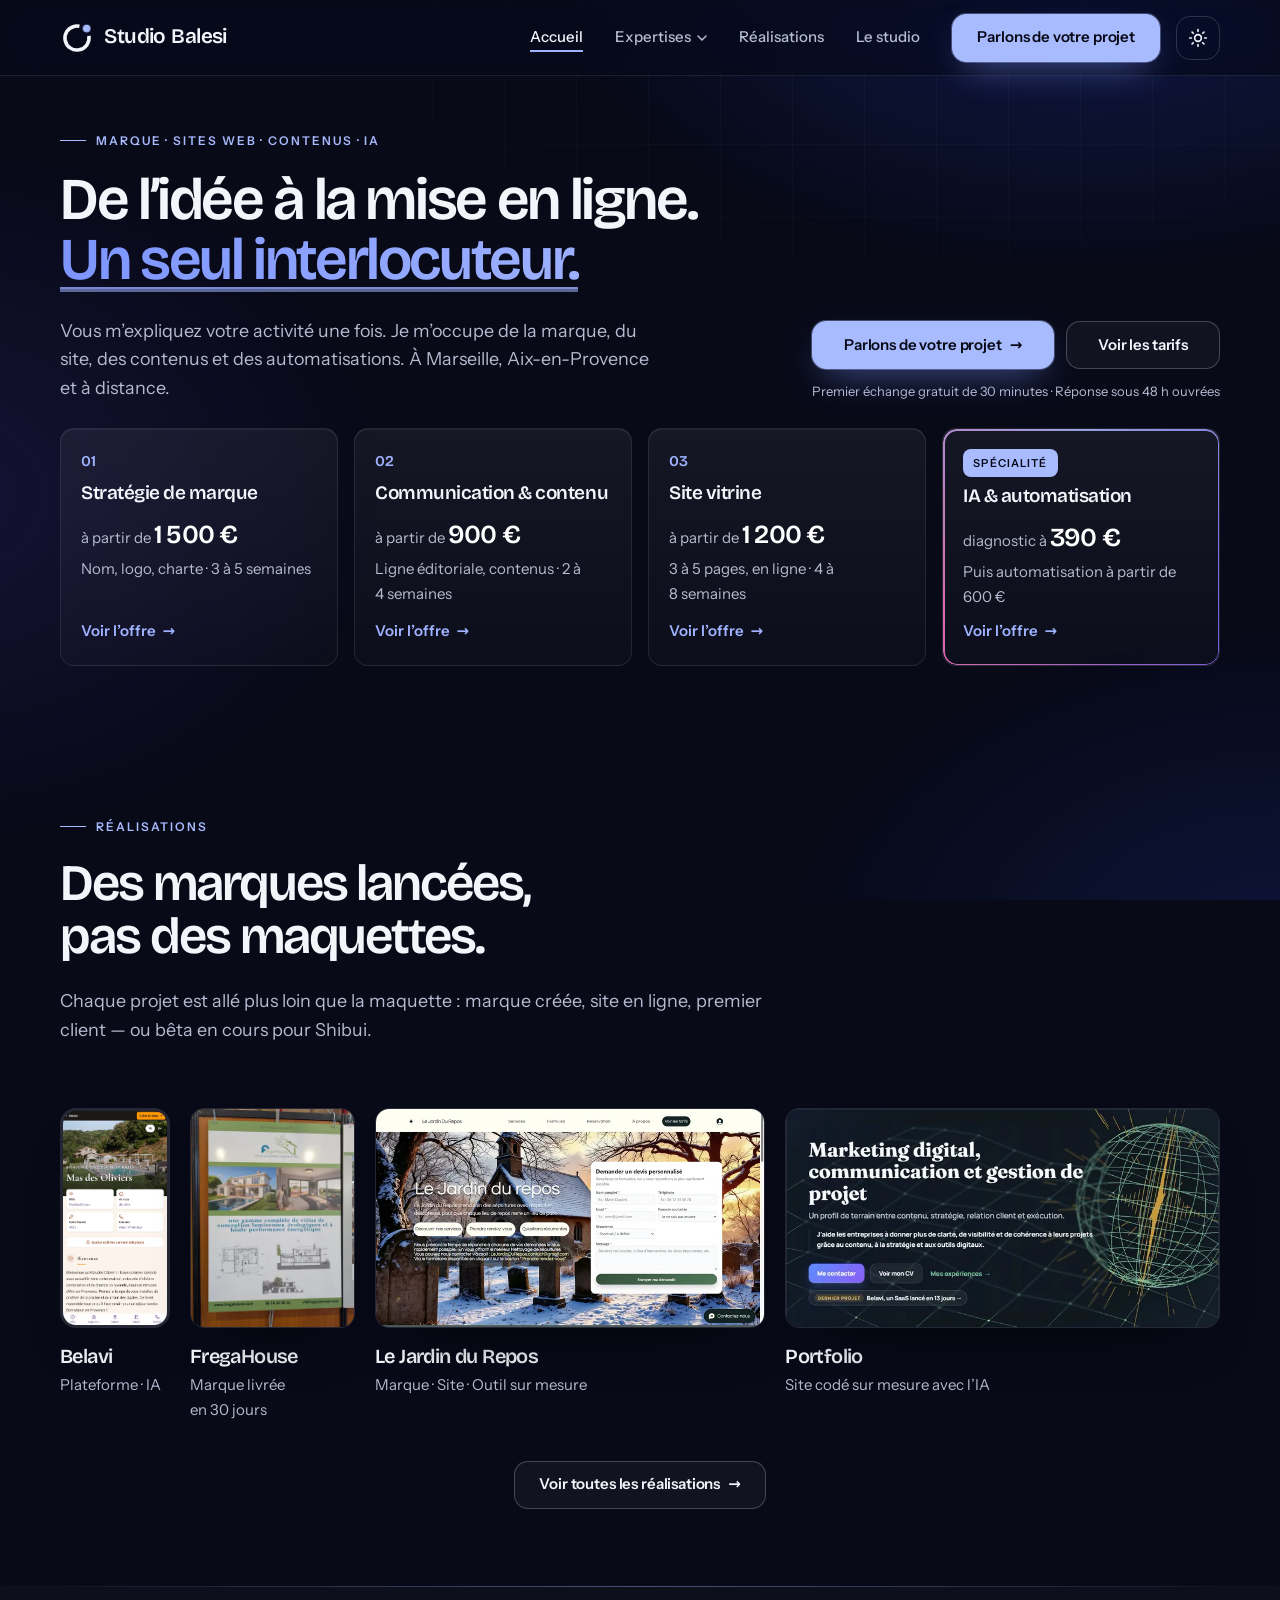
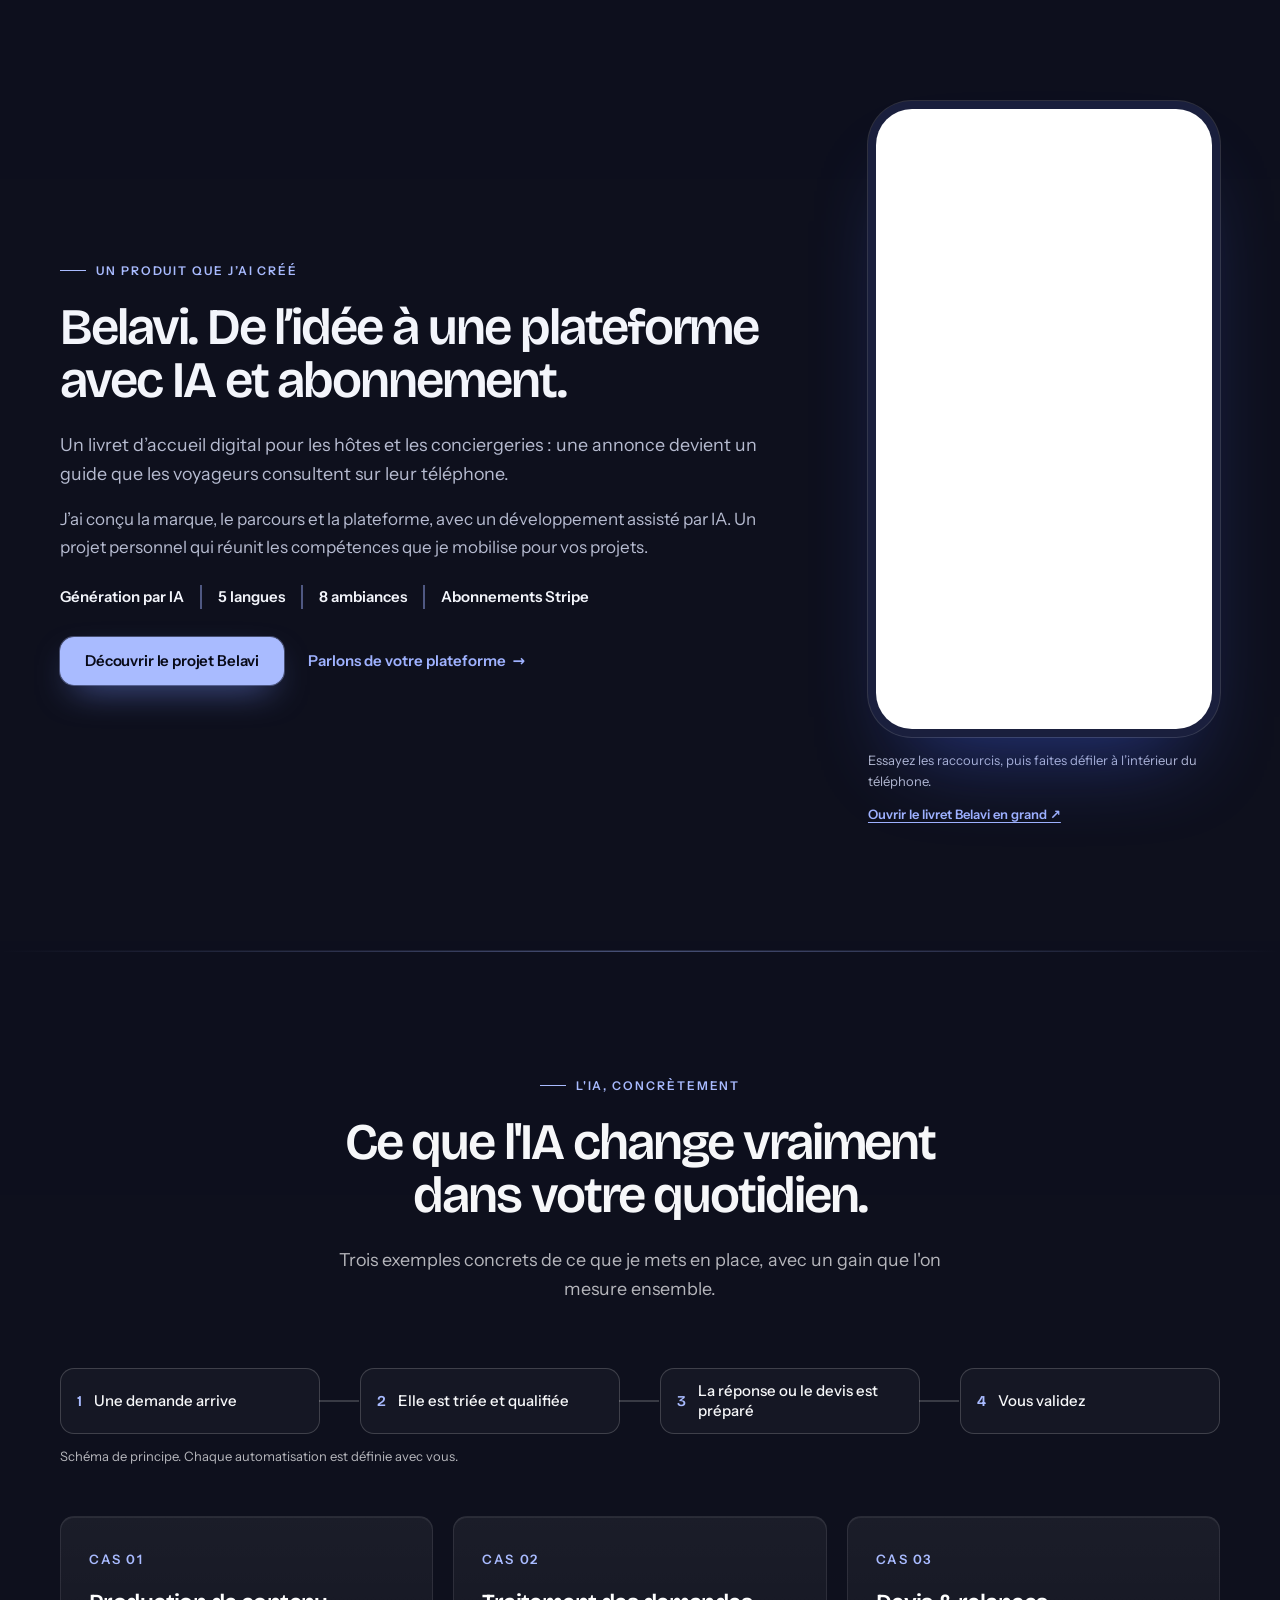
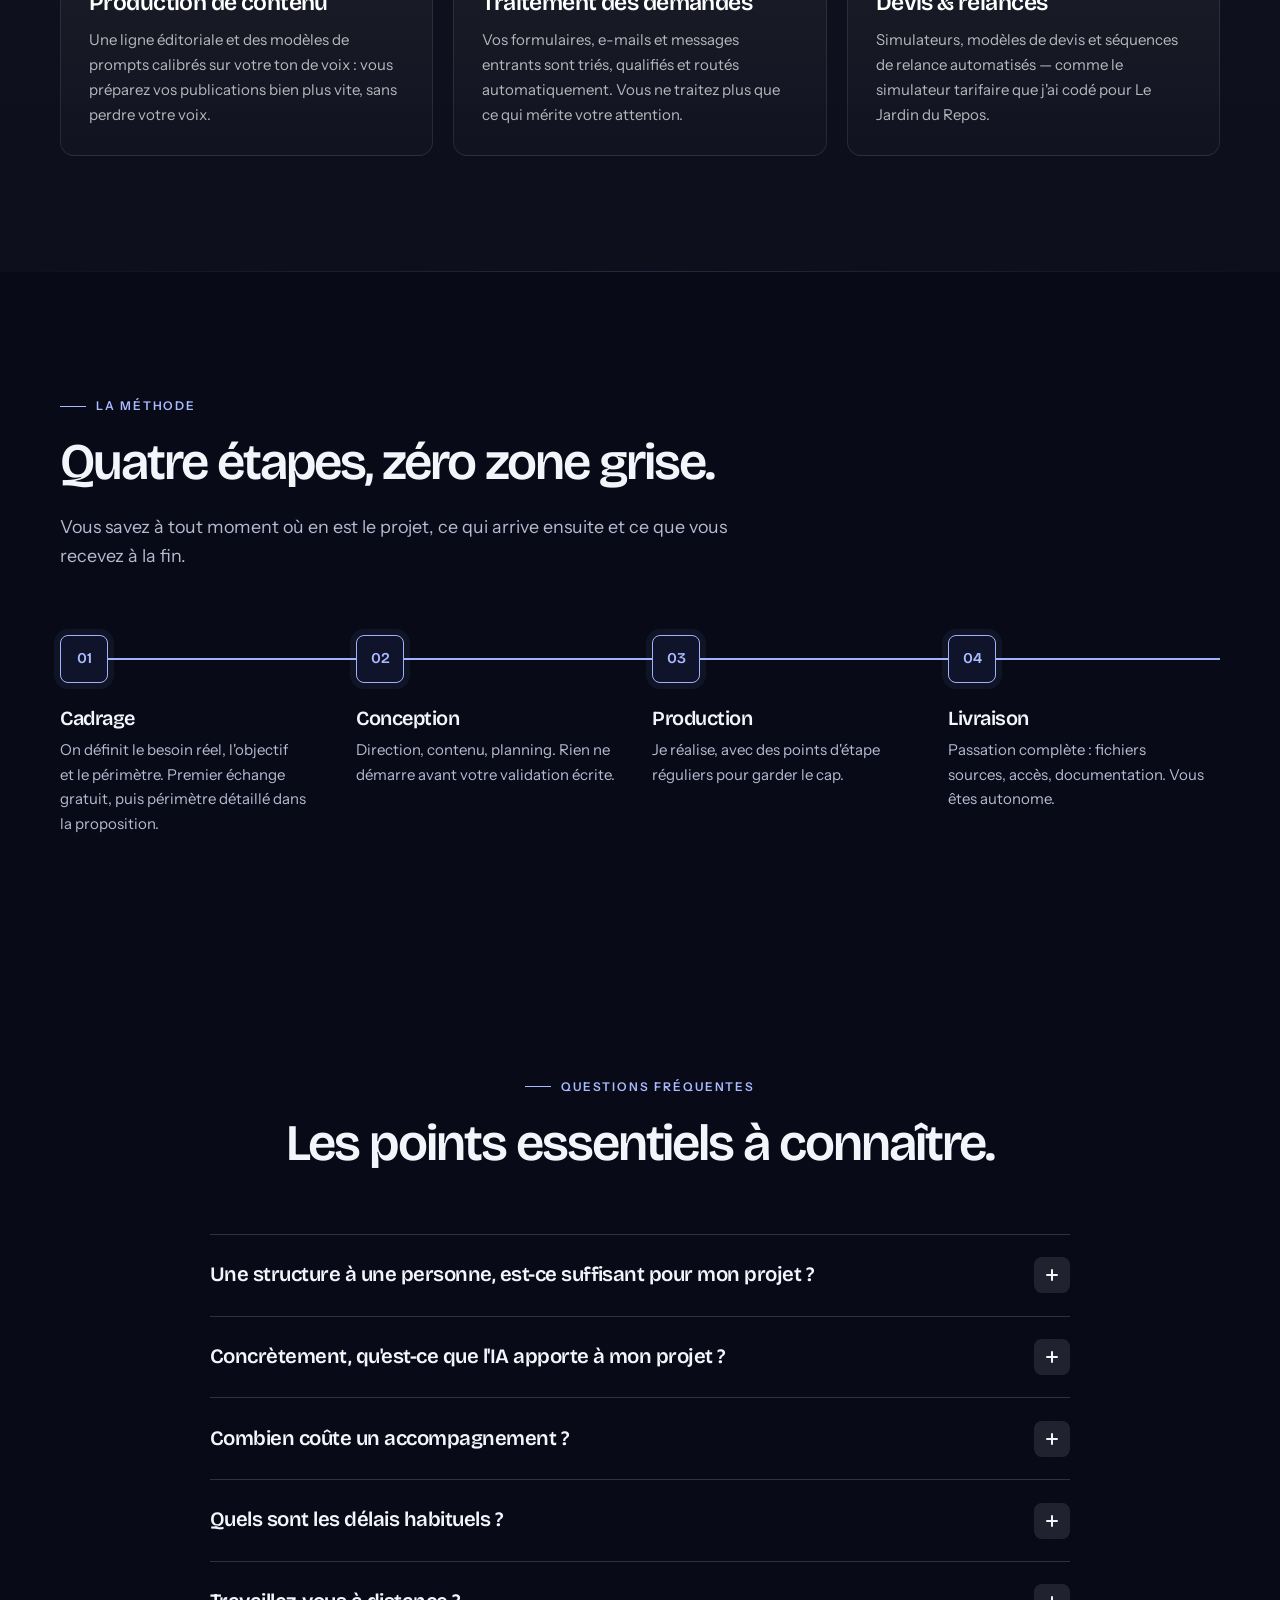
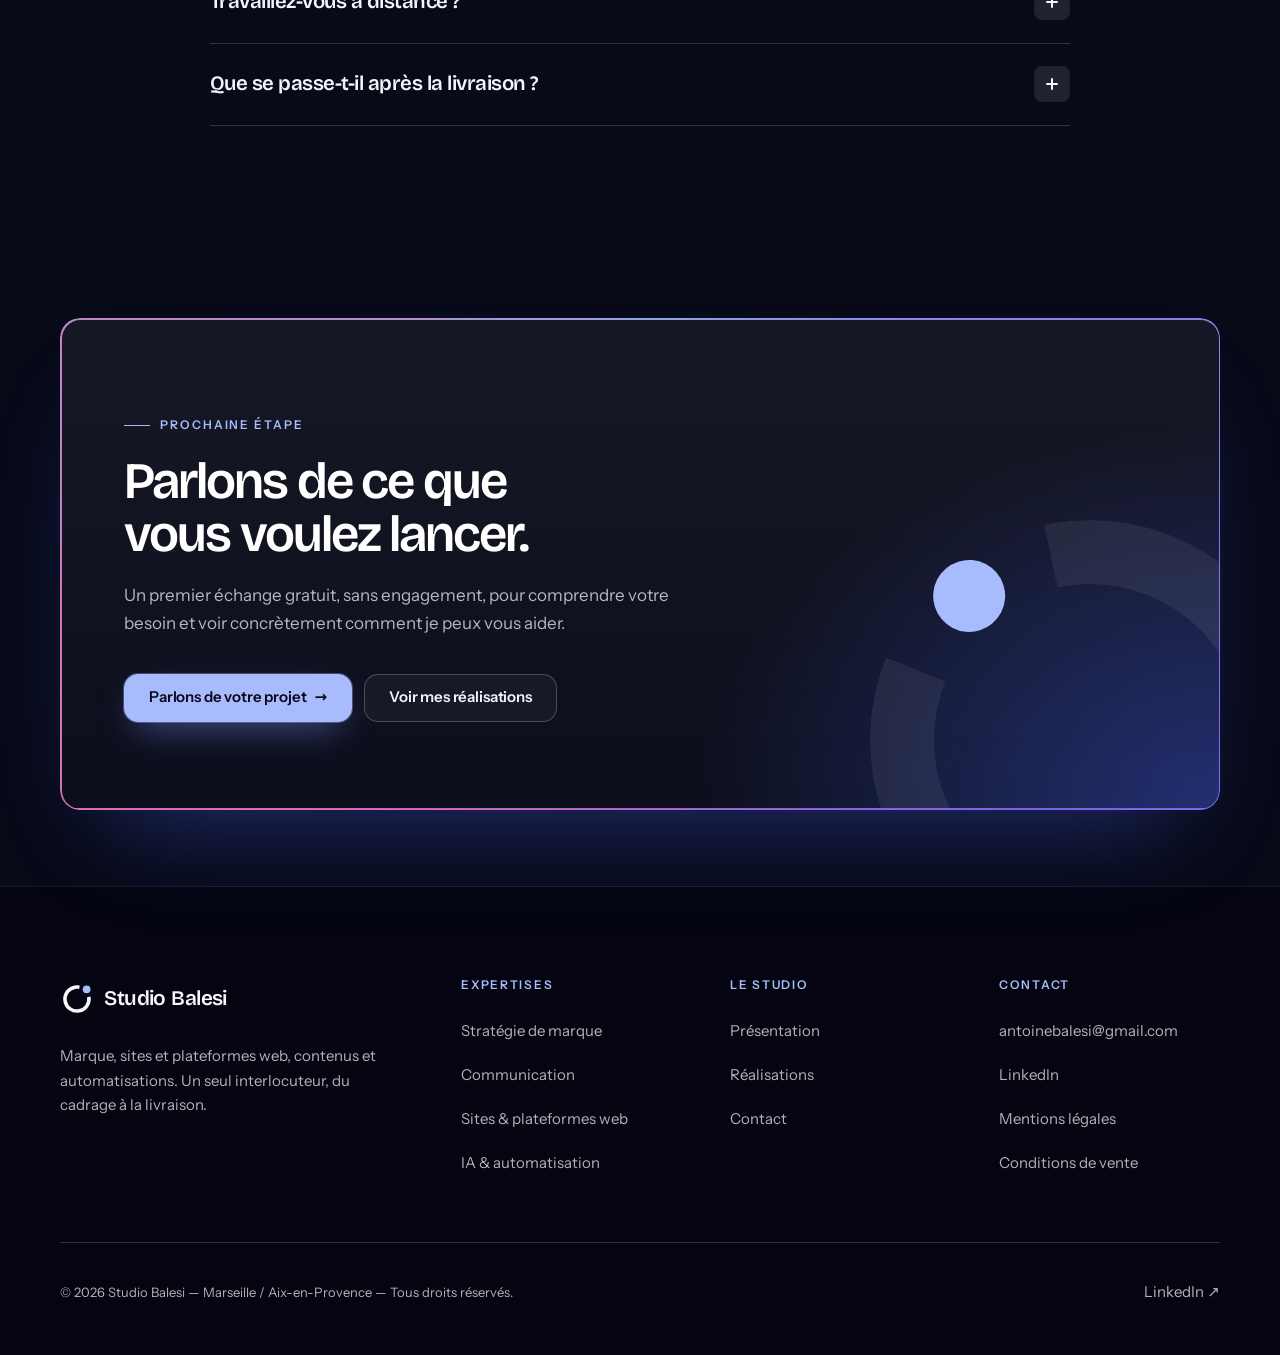
==== commit 19a65bf0: "feat: conditions generales de vente, garanties sous les tarifs Co-Authored-By: Claude Fable 5.2 <nor" ====
--- a/index.html
+++ b/index.html
@@ -25,12 +25,12 @@
 
   <link rel="preload" href="assets/fonts/bricolage-grotesque-latin.woff2" as="font" type="font/woff2" crossorigin>
   <link rel="preload" href="assets/fonts/instrument-sans-latin.woff2" as="font" type="font/woff2" crossorigin>
-  <link rel="stylesheet" href="assets/css/design-system.css?v=20261121f">
-  <link rel="stylesheet" href="assets/css/components.css?v=20261121f">
-  <link rel="stylesheet" href="assets/css/pages/home.css?v=20261121f">
-  <link rel="stylesheet" href="assets/css/theme-nuit.css?v=20261121f" id="theme-nuit">
-  <link rel="stylesheet" href="assets/css/theme-clair.css?v=20261121f">
-  <script src="assets/js/theme.js?v=20261121f"></script>
+  <link rel="stylesheet" href="assets/css/design-system.css?v=20261121h">
+  <link rel="stylesheet" href="assets/css/components.css?v=20261121h">
+  <link rel="stylesheet" href="assets/css/pages/home.css?v=20261121h">
+  <link rel="stylesheet" href="assets/css/theme-nuit.css?v=20261121h" id="theme-nuit">
+  <link rel="stylesheet" href="assets/css/theme-clair.css?v=20261121h">
+  <script src="assets/js/theme.js?v=20261121h"></script>
 
   <script type="application/ld+json">
   {
@@ -455,6 +455,7 @@
           <li><a href="mailto:antoinebalesi@gmail.com">antoinebalesi@gmail.com</a></li>
           <li><a href="https://www.linkedin.com/in/antoine-balesi-203494299" target="_blank" rel="noopener noreferrer">LinkedIn</a></li>
           <li><a href="mentions-legales.html">Mentions légales</a></li>
+          <li><a href="cgv.html">Conditions de vente</a></li>
         </ul>
       </div>
     </div>
@@ -469,6 +470,6 @@
   </div>
 </footer>
 
-<script src="assets/js/main.js?v=20261121f" defer></script>
+<script src="assets/js/main.js?v=20261121h" defer></script>
 </body>
 </html>
--- a/assets/css/theme-nuit.css
+++ b/assets/css/theme-nuit.css
@@ -237,3 +237,6 @@
 
 /* ---------- 18. Offres du héros ---------- */
 .offre__prix strong { color: #fff; }
+
+/* ---------- 19. Rappel de l'offre choisie (page Contact) ---------- */
+.offre-choisie { background: linear-gradient(180deg, rgba(255, 255, 255, 0.055), rgba(255, 255, 255, 0.02)); }
